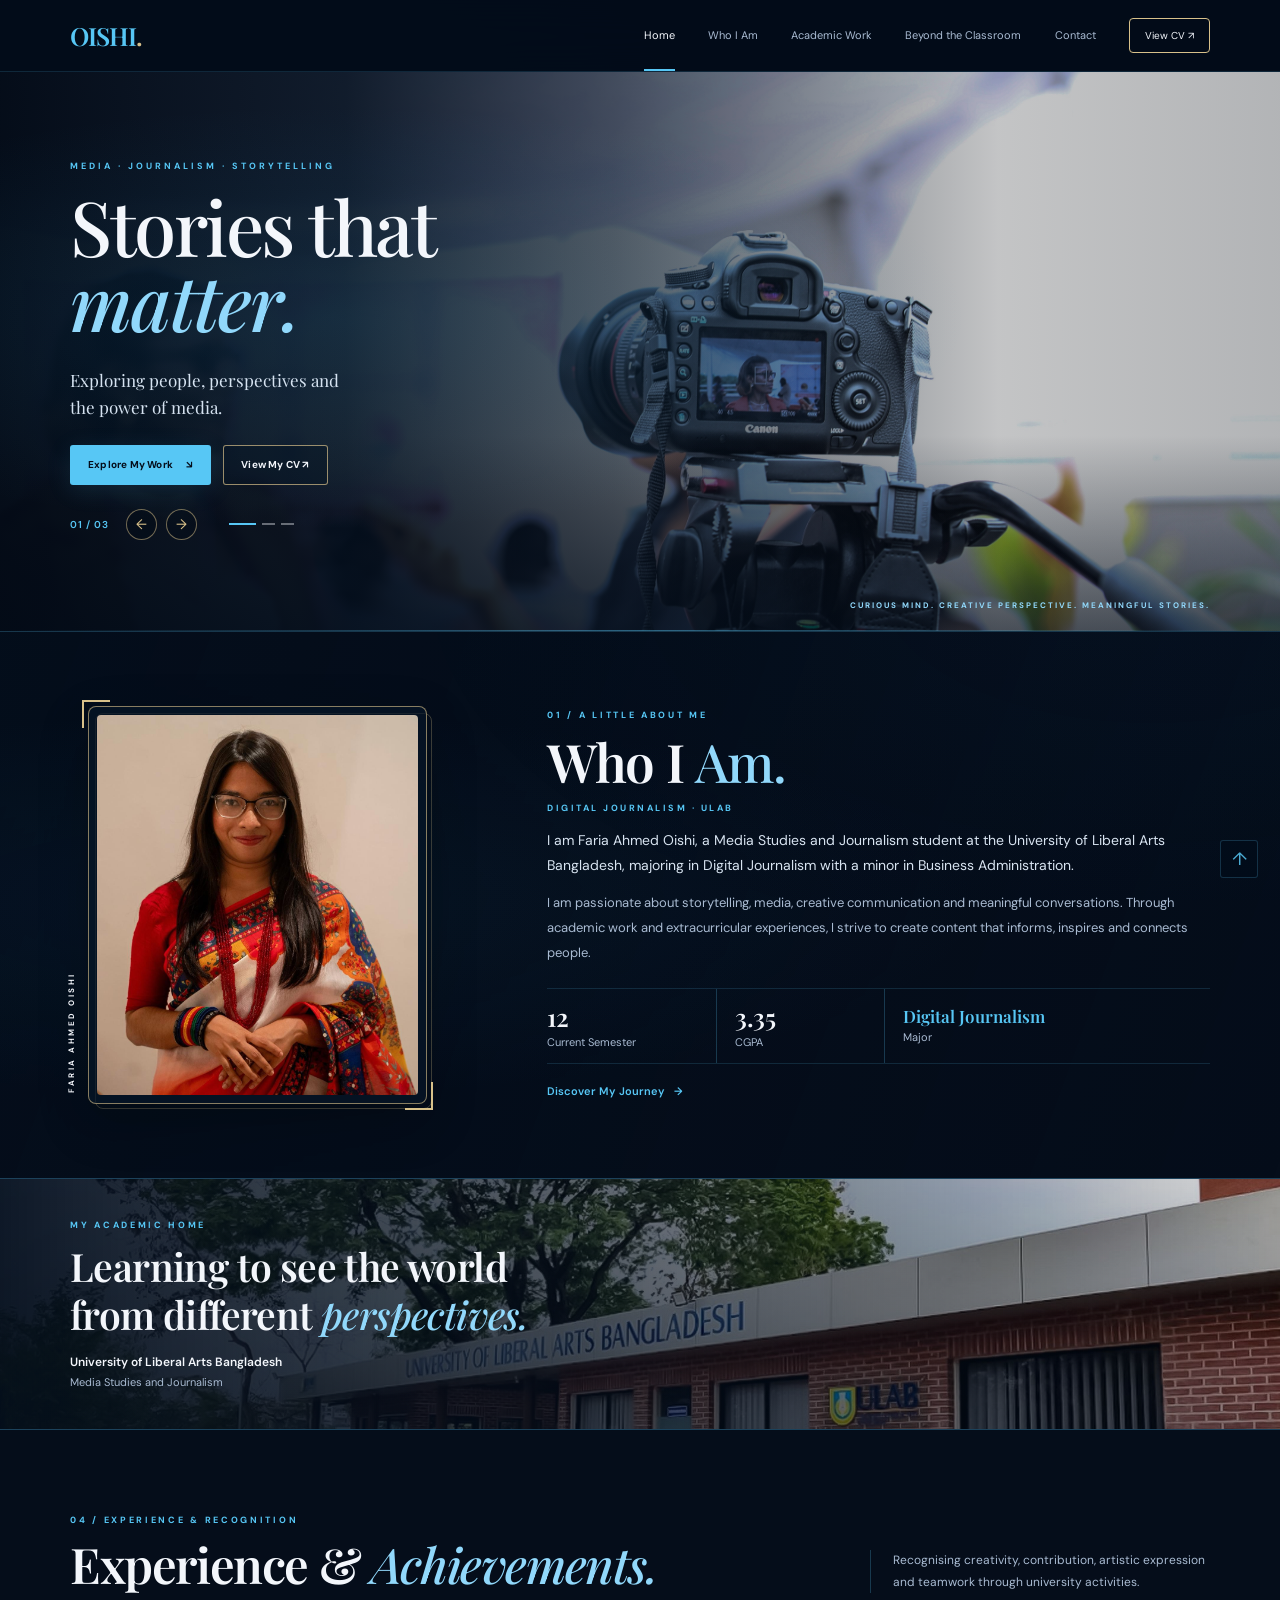
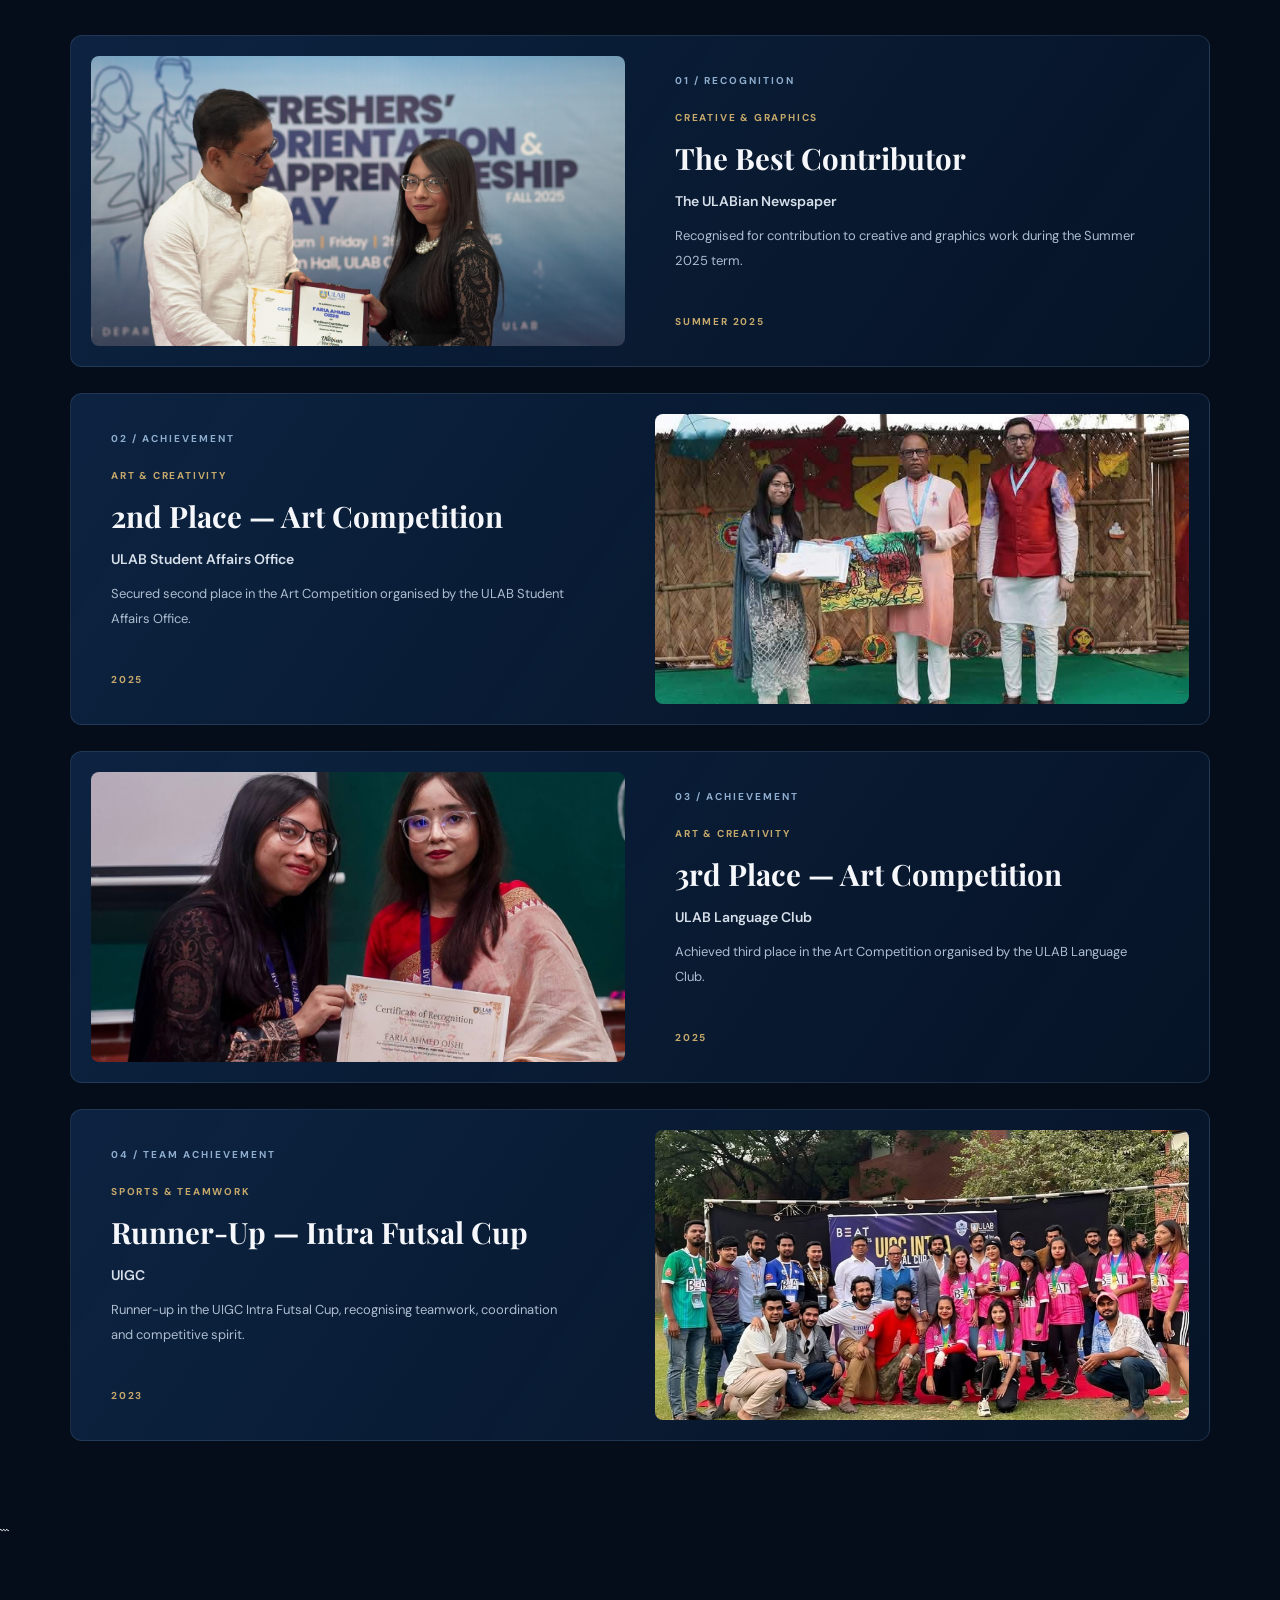
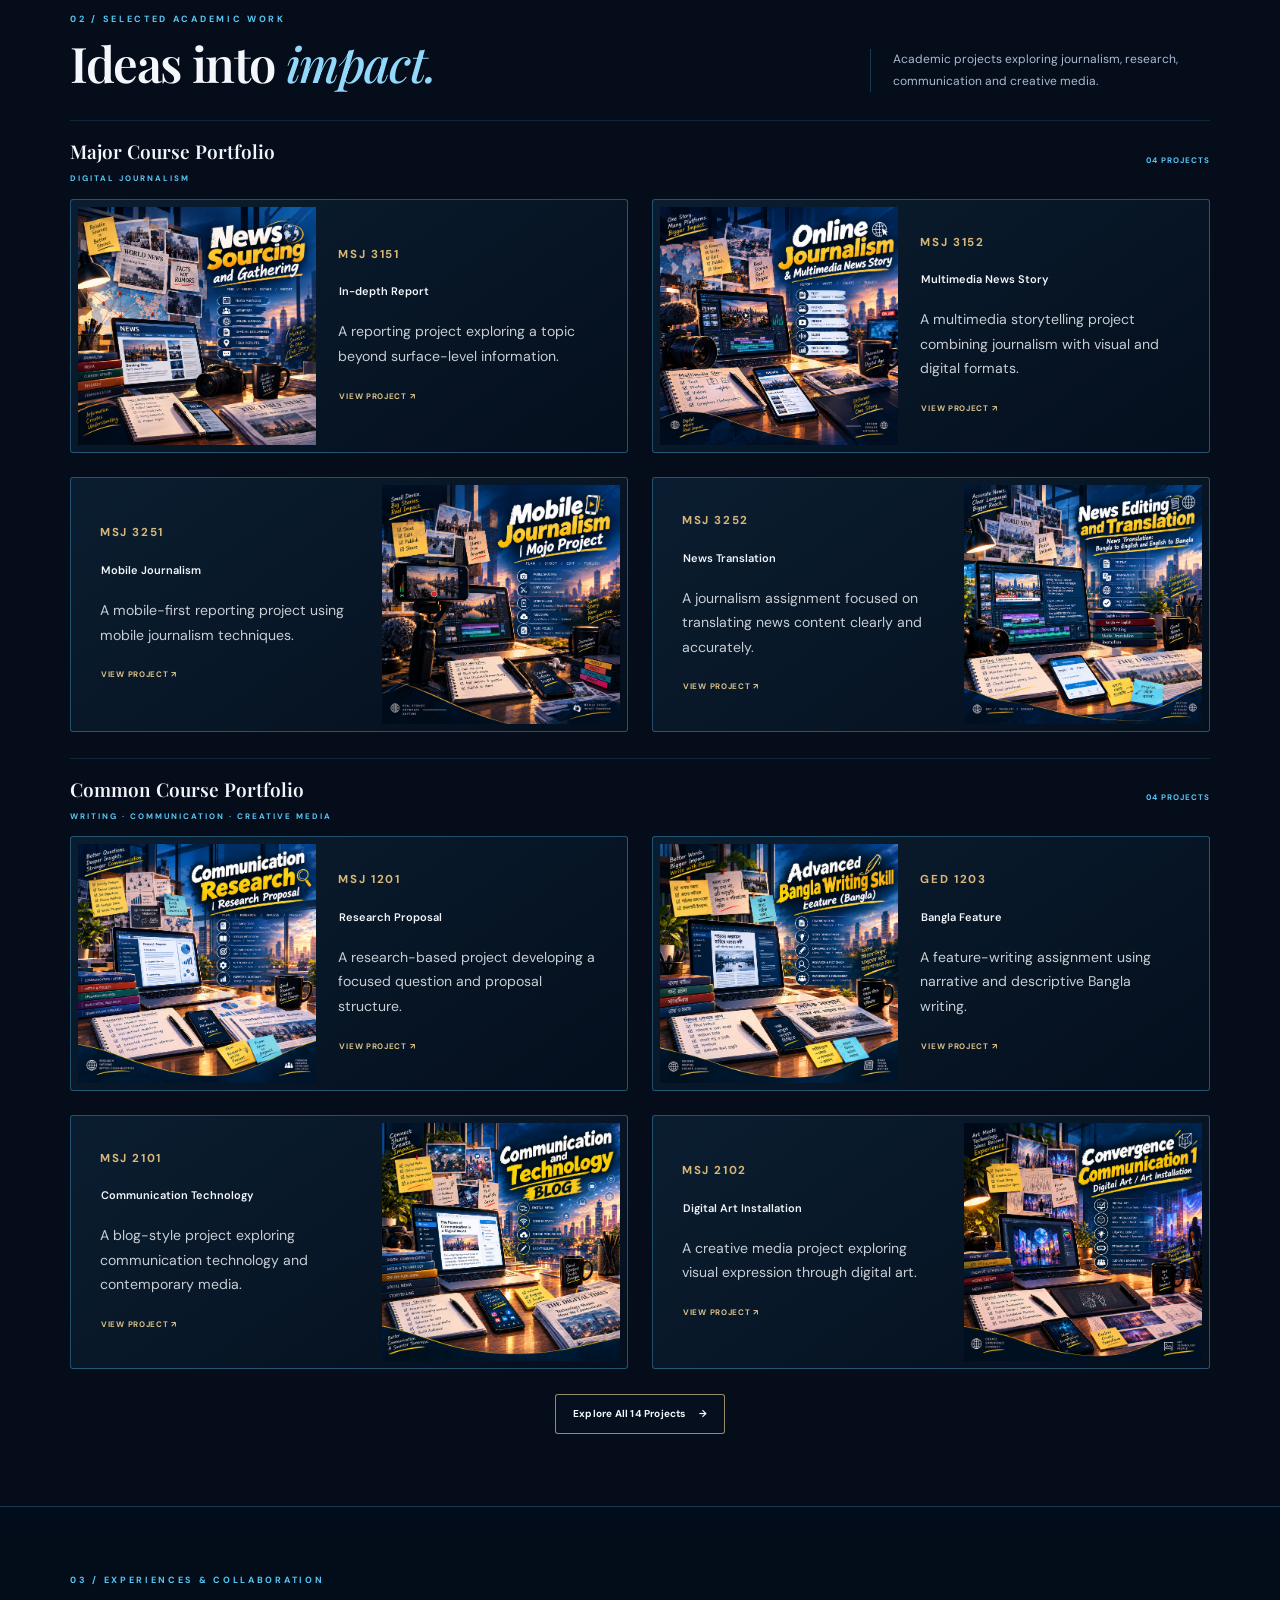
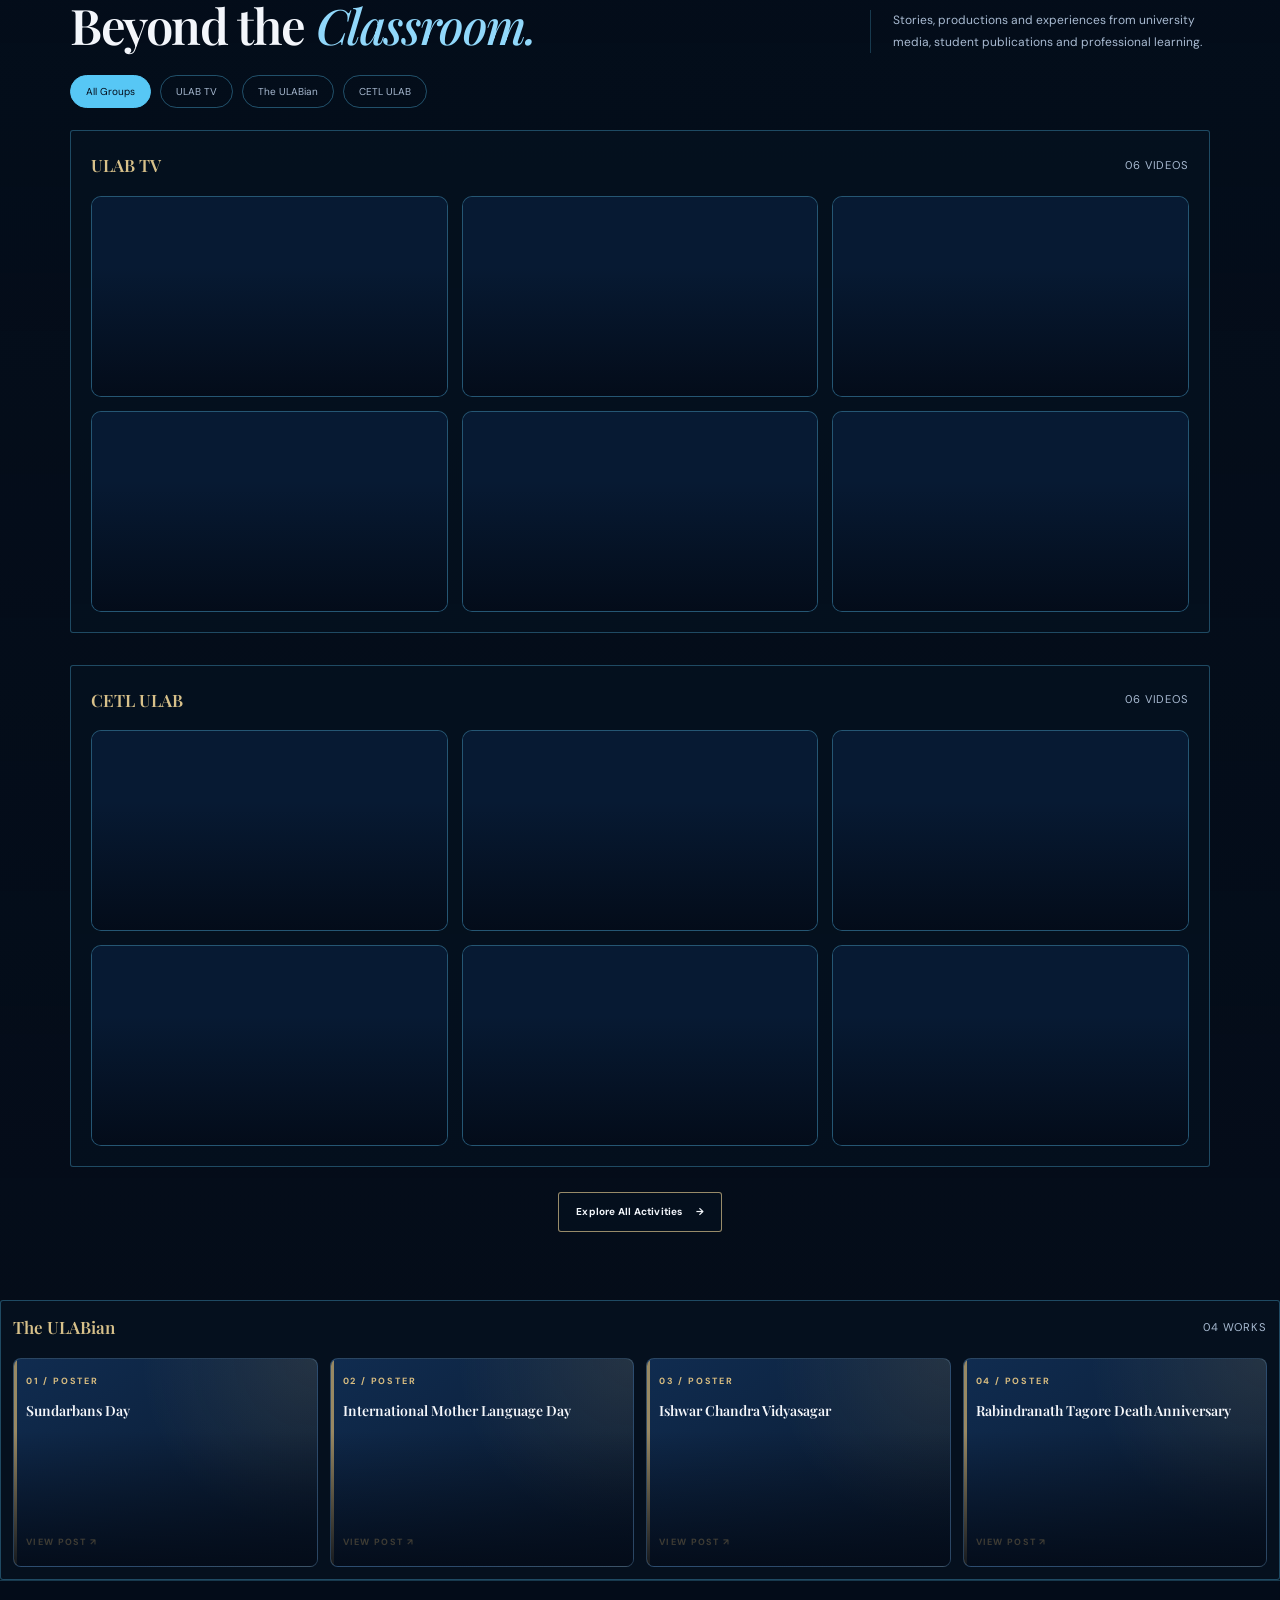
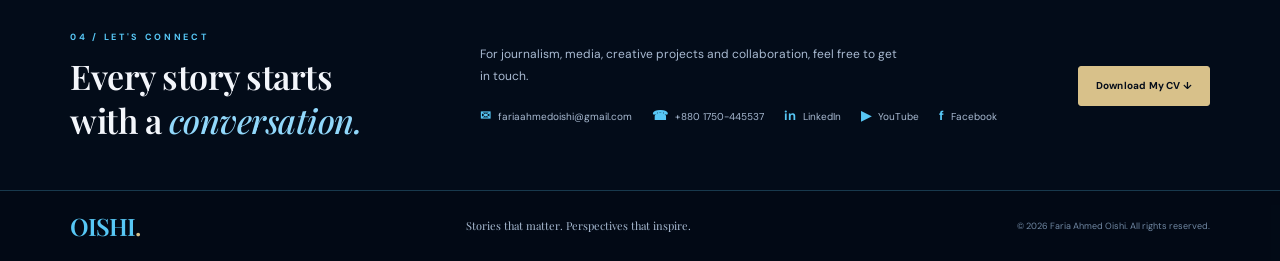
==== index.html @ 66362e2c "Update index.html" ====
<!DOCTYPE html>
<html lang="en">
<head>
  <meta charset="UTF-8">
  <meta name="viewport" content="width=device-width, initial-scale=1.0">
  <meta name="theme-color" content="#050D1A">

  <title>Faria Ahmed Oishi | Journalism & Creative Portfolio</title>
  <meta name="description" content="Explore the journalism, academic projects, media production, creative work and experiences of Faria Ahmed Oishi.">

  <link rel="preconnect" href="https://fonts.googleapis.com">
  <link rel="preconnect" href="https://fonts.gstatic.com" crossorigin>
  <link href="https://fonts.googleapis.com/css2?family=DM+Sans:wght@400;500;600;700&family=Playfair+Display:ital,wght@0,500;0,600;0,700;1,500;1,600&display=swap" rel="stylesheet">

  <link rel="stylesheet" href="style.css">
</head>

<body>

  <!-- NAVIGATION -->
  <header class="site-header" id="top">
    <nav class="navbar container" aria-label="Main navigation">
      <a class="brand" href="#home" aria-label="Oishi home">OISHI<span>.</span></a>

      <button class="menu-toggle" id="menuToggle" aria-label="Toggle navigation" aria-expanded="false">
        <span></span><span></span><span></span>
      </button>

      <div class="nav-links" id="navLinks">
        <a class="nav-link active" href="#home">Home</a>
        <a class="nav-link" href="#about">Who I Am</a>
        <a class="nav-link" href="#academic-work">Academic Work</a>
        <a class="nav-link" href="#experiences">Beyond the Classroom</a>
        <a class="nav-link" href="#contact">Contact</a>
        <a class="nav-cv" href="assets/cv/faria-ahmed-oishi-cv.pdf" target="_blank" rel="noopener">View CV ↗</a>
      </div>
    </nav>
  </header>

  <main>

    <!-- HERO: KEPT -->
    <section class="hero" id="home">
      <div class="hero-slides" aria-hidden="true">
        <div class="hero-slide active" style="background-image:url('assets/images/hero/oishi-action-reporting.jpg')"></div>
        <div class="hero-slide" style="background-image:url('assets/images/hero/oishi-action-event.jpg')"></div>
        <div class="hero-slide" style="background-image:url('assets/images/hero/oishi-action-production.jpg')"></div>
      </div>

      <div class="hero-overlay"></div>
      <div class="hero-glow"></div>

      <div class="container hero-inner">
        <div class="hero-content">
          <p class="eyebrow hero-eyebrow">MEDIA · JOURNALISM · STORYTELLING</p>

          <h1 class="hero-title">
            Stories that<br>
            <span class="hero-highlight" id="heroHighlight">matter.</span>
          </h1>

          <p class="hero-description">
            Exploring people, perspectives and<br class="desktop-break">
            the power of media.
          </p>

          <div class="hero-actions">
            <a class="button button-primary" href="#academic-work">Explore My Work <span>↘</span></a>
            <a class="button button-outline" href="assets/cv/faria-ahmed-oishi-cv.pdf" target="_blank" rel="noopener">View My CV ↗</a>
          </div>

          <div class="hero-controls">
            <span class="slide-counter"><span id="currentSlide">01</span> / 03</span>
            <button class="slider-arrow" id="prevSlide" type="button" aria-label="Previous slide">←</button>
            <button class="slider-arrow" id="nextSlide" type="button" aria-label="Next slide">→</button>

            <div class="slider-dots" id="sliderDots" aria-label="Choose hero slide">
              <button class="slider-dot active" type="button" aria-label="Slide 1"></button>
              <button class="slider-dot" type="button" aria-label="Slide 2"></button>
              <button class="slider-dot" type="button" aria-label="Slide 3"></button>
            </div>
          </div>
        </div>

        <p class="hero-caption">CURIOUS MIND. CREATIVE PERSPECTIVE. MEANINGFUL STORIES.</p>
      </div>

      <div class="hero-bottom-line"></div>
    </section>

    <!-- WHO I AM: KEPT -->
    <section class="about-section section" id="about">
      <div class="container about-layout">

        <div class="about-photo-column">
          <div class="portrait-frame">
            <div class="portrait-corner portrait-corner-top"></div>
            <img src="assets/images/about/oishi-formal-portrait.jpg"
                 alt="Faria Ahmed Oishi" class="about-portrait" loading="eager">
            <div class="portrait-corner portrait-corner-bottom"></div>
          </div>
          <p class="portrait-label">FARIA AHMED OISHI</p>
        </div>

        <div class="about-content">
          <p class="eyebrow">01 / A LITTLE ABOUT ME</p>
          <h2 class="section-heading">Who I <span>Am.</span></h2>
          <p class="about-role">DIGITAL JOURNALISM · ULAB</p>

          <p class="about-intro">
            I am Faria Ahmed Oishi, a Media Studies and Journalism student
            at the University of Liberal Arts Bangladesh, majoring in Digital
            Journalism with a minor in Business Administration.
          </p>

          <p class="about-description">
            I am passionate about storytelling, media, creative communication
            and meaningful conversations. Through academic work and
            extracurricular experiences, I strive to create content that
            informs, inspires and connects people.
          </p>

          <div class="about-stats">
            <div class="stat-item">
              <strong>12</strong>
              <span>Current Semester</span>
            </div>
            <div class="stat-item">
              <strong>3.35</strong>
              <span>CGPA</span>
            </div>
            <div class="stat-item stat-major">
              <strong>Digital Journalism</strong>
              <span>Major</span>
            </div>
          </div>

          <a class="text-link" href="about.html">Discover My Journey <span>→</span></a>
        </div>

      </div>
    </section>

    <!-- ULAB BANNER: KEPT -->
    <section class="university-banner">
      <img class="university-background"
           src="assets/images/about/University-of-Liberal-Arts-Bangladesh-ULAB-1920x700.jpg"
           alt="University of Liberal Arts Bangladesh campus" loading="lazy">

      <div class="university-overlay"></div>

      <div class="container university-content">
        <p class="eyebrow">MY ACADEMIC HOME</p>
        <h2>Learning to see the world<br>from different <em>perspectives.</em></h2>
        <p class="university-name">University of Liberal Arts Bangladesh</p>
        <p class="university-department">Media Studies and Journalism</p>
      </div>
    </section>


    
<!-- EXPERIENCE & ACHIEVEMENTS -->
<section class="oishi-experience section" id="achievements">
  <div class="container">

    <div class="section-heading-row">
      <div>
        <p class="eyebrow">04 / EXPERIENCE & RECOGNITION</p>
        <h2 class="section-heading">Experience & <em>Achievements.</em></h2>
      </div>
      <p class="section-side-note">
        Recognising creativity, contribution, artistic expression
        and teamwork through university activities.
      </p>
    </div>

    <div class="achievement-list">

      <!-- ACHIEVEMENT 1: IMAGE LEFT, TEXT RIGHT -->
      <article class="achievement-row">
        <div class="achievement-image">
          <img
            src="assets/images/achievements/The Best Contributor (Creative & Graphics) The ULABian Newspaper, Summer 2025 Term.JPG"
            alt="The Best Contributor, The ULABian Newspaper, Summer 2025"
            loading="lazy">
        </div>

        <div class="achievement-content">
          <span class="achievement-number">01 / RECOGNITION</span>
          <span class="achievement-category">CREATIVE & GRAPHICS</span>
          <h3>The Best Contributor</h3>
          <p class="achievement-organization">The ULABian Newspaper</p>
          <p class="achievement-description">
            Recognised for contribution to creative and graphics work
            during the Summer 2025 term.
          </p>
          <span class="achievement-year">SUMMER 2025</span>
        </div>
      </article>

      <!-- ACHIEVEMENT 2: TEXT LEFT, IMAGE RIGHT -->
      <article class="achievement-row achievement-row-reverse">
        <div class="achievement-image">
          <img
            src="assets/images/achievements/2nd place in Art Competition, ULAB Student Affairs Office, 2025.jpeg"
            alt="Second place, ULAB Student Affairs Office Art Competition, 2025"
            loading="lazy">
        </div>

        <div class="achievement-content">
          <span class="achievement-number">02 / ACHIEVEMENT</span>
          <span class="achievement-category">ART & CREATIVITY</span>
          <h3>2nd Place — Art Competition</h3>
          <p class="achievement-organization">ULAB Student Affairs Office</p>
          <p class="achievement-description">
            Secured second place in the Art Competition organised
            by the ULAB Student Affairs Office.
          </p>
          <span class="achievement-year">2025</span>
        </div>
      </article>

      <!-- ACHIEVEMENT 3: IMAGE LEFT, TEXT RIGHT -->
      <article class="achievement-row">
        <div class="achievement-image">
          <img
            src="assets/images/achievements/3rd place in Art Competition, ULAB Language Club, 2025.jpeg"
            alt="Third place, ULAB Language Club Art Competition, 2025"
            loading="lazy">
        </div>

        <div class="achievement-content">
          <span class="achievement-number">03 / ACHIEVEMENT</span>
          <span class="achievement-category">ART & CREATIVITY</span>
          <h3>3rd Place — Art Competition</h3>
          <p class="achievement-organization">ULAB Language Club</p>
          <p class="achievement-description">
            Achieved third place in the Art Competition organised
            by the ULAB Language Club.
          </p>
          <span class="achievement-year">2025</span>
        </div>
      </article>

      <!-- ACHIEVEMENT 4: TEXT LEFT, IMAGE RIGHT -->
      <article class="achievement-row achievement-row-reverse">
        <div class="achievement-image">
          <img
            src="assets/images/achievements/Runner Up in UIGC Intra Futsal Cup, 2023.jpg"
            alt="Runner-up, UIGC Intra Futsal Cup, 2023"
            loading="lazy">
        </div>

        <div class="achievement-content">
          <span class="achievement-number">04 / TEAM ACHIEVEMENT</span>
          <span class="achievement-category">SPORTS & TEAMWORK</span>
          <h3>Runner-Up — Intra Futsal Cup</h3>
          <p class="achievement-organization">UIGC</p>
          <p class="achievement-description">
            Runner-up in the UIGC Intra Futsal Cup, recognising
            teamwork, coordination and competitive spirit.
          </p>
          <span class="achievement-year">2023</span>
        </div>
      </article>

    </div>
  </div>
</section>
```
    
    <!-- ACADEMIC WORK -->
    <section class="academic-section section" id="academic-work">
      <div class="container">

        <div class="section-heading-row">
          <div>
            <p class="eyebrow">02 / SELECTED ACADEMIC WORK</p>
            <h2 class="section-heading">Ideas into <em>impact.</em></h2>
          </div>
          <p class="section-side-note">
            Academic projects exploring journalism, research,
            communication and creative media.
          </p>
        </div>

        <!-- MAJOR COURSE PORTFOLIO -->
        <div class="portfolio-group">
          <div class="portfolio-group-heading">
            <div>
              <h3>Major Course Portfolio</h3>
              <p class="eyebrow">DIGITAL JOURNALISM</p>
            </div>
            <span class="project-count">04 PROJECTS</span>
          </div>

          <div class="project-grid project-feature-grid">

            <a class="project-card project-feature-card" href="portfolio.html#in-depth-report">
              <div class="project-image">
                <img src="assets/images/major-course-portfolio/msj-3151-in-depth-report.jpg"
                     alt="In-depth report project" loading="lazy">
              </div>
              <div class="project-content">
                <span class="project-course">MSJ 3151</span>
                <h4>In-depth Report</h4>
                <p>A reporting project exploring a topic beyond surface-level information.</p>
                <span class="project-link">VIEW PROJECT ↗</span>
              </div>
            </a>

            <a class="project-card project-feature-card" href="portfolio.html#multimedia-news-story">
              <div class="project-image">
                <img src="assets/images/major-course-portfolio/msj-3152-multimedia-news-story.jpg"
                     alt="Multimedia news story project" loading="lazy">
              </div>
              <div class="project-content">
                <span class="project-course">MSJ 3152</span>
                <h4>Multimedia News Story</h4>
                <p>A multimedia storytelling project combining journalism with visual and digital formats.</p>
                <span class="project-link">VIEW PROJECT ↗</span>
              </div>
            </a>

            <a class="project-card project-feature-card" href="portfolio.html#mojo-project">
              <div class="project-image">
                <img src="assets/images/major-course-portfolio/msj-3251-mojo-project.jpg"
                     alt="Mobile journalism project" loading="lazy">
              </div>
              <div class="project-content">
                <span class="project-course">MSJ 3251</span>
                <h4>Mobile Journalism</h4>
                <p>A mobile-first reporting project using mobile journalism techniques.</p>
                <span class="project-link">VIEW PROJECT ↗</span>
              </div>
            </a>

            <a class="project-card project-feature-card" href="portfolio.html#news-translation">
              <div class="project-image">
                <img src="assets/images/major-course-portfolio/msj-3252-news-translation.jpg"
                     alt="News translation project" loading="lazy">
              </div>
              <div class="project-content">
                <span class="project-course">MSJ 3252</span>
                <h4>News Translation</h4>
                <p>A journalism assignment focused on translating news content clearly and accurately.</p>
                <span class="project-link">VIEW PROJECT ↗</span>
              </div>
            </a>

          </div>
        </div>

        <!-- COMMON COURSE PORTFOLIO -->
        <div class="portfolio-group common-portfolio">
          <div class="portfolio-group-heading">
            <div>
              <h3>Common Course Portfolio</h3>
              <p class="eyebrow">WRITING · COMMUNICATION · CREATIVE MEDIA</p>
            </div>
            <span class="project-count">04 PROJECTS</span>
          </div>

          <div class="project-grid project-feature-grid">

            <a class="project-card project-feature-card" href="portfolio.html#research-proposal">
              <div class="project-image">
                <img src="assets/images/common-course-portfolio/msj-1201-research-proposal.jpg"
                     alt="Research proposal project" loading="lazy">
              </div>
              <div class="project-content">
                <span class="project-course">MSJ 1201</span>
                <h4>Research Proposal</h4>
                <p>A research-based project developing a focused question and proposal structure.</p>
                <span class="project-link">VIEW PROJECT ↗</span>
              </div>
            </a>

            <a class="project-card project-feature-card" href="portfolio.html#bangla-feature">
              <div class="project-image">
                <img src="assets/images/common-course-portfolio/ged-1203-bangla-feature.jpg"
                     alt="Bangla feature writing project" loading="lazy">
              </div>
              <div class="project-content">
                <span class="project-course">GED 1203</span>
                <h4>Bangla Feature</h4>
                <p>A feature-writing assignment using narrative and descriptive Bangla writing.</p>
                <span class="project-link">VIEW PROJECT ↗</span>
              </div>
            </a>

            <a class="project-card project-feature-card" href="portfolio.html#communication-technology">
              <div class="project-image">
                <img src="assets/images/common-course-portfolio/msj-2101-communication-technology-blog.jpg"
                     alt="Communication technology blog" loading="lazy">
              </div>
              <div class="project-content">
                <span class="project-course">MSJ 2101</span>
                <h4>Communication Technology</h4>
                <p>A blog-style project exploring communication technology and contemporary media.</p>
                <span class="project-link">VIEW PROJECT ↗</span>
              </div>
            </a>

            <a class="project-card project-feature-card" href="portfolio.html#digital-art">
              <div class="project-image">
                <img src="assets/images/common-course-portfolio/msj-2102-digital-art-installation.jpg"
                     alt="Digital art installation project" loading="lazy">
              </div>
              <div class="project-content">
                <span class="project-course">MSJ 2102</span>
                <h4>Digital Art Installation</h4>
                <p>A creative media project exploring visual expression through digital art.</p>
                <span class="project-link">VIEW PROJECT ↗</span>
              </div>
            </a>

          </div>
        </div>

        <div class="section-button-wrap">
          <a class="button button-outline" href="portfolio.html">Explore All 14 Projects <span>→</span></a>
        </div>

      </div>
    </section>

   
<!-- BEYOND THE CLASSROOM -->
<section class="experience-section section" id="experiences">
  <div class="container">

    <div class="section-heading-row experience-heading-row">
      <div>
        <p class="eyebrow">03 / EXPERIENCES & COLLABORATION</p>
        <h2 class="section-heading">Beyond the <em>Classroom.</em></h2>
      </div>
      <p class="section-side-note">
        Stories, productions and experiences from university media,
        student publications and professional learning.
      </p>
    </div>

    <div class="experience-filters" role="group" aria-label="Filter experience groups">
      <button class="filter-button active" type="button" data-filter="all">All Groups</button>
      <button class="filter-button" type="button" data-filter="ulab-tv">ULAB TV</button>
      <button class="filter-button" type="button" data-filter="ulabian">The ULABian</button>
      <button class="filter-button" type="button" data-filter="cetl">CETL ULAB</button>
    </div>

    <div class="experience-grid experience-grid-stacked">

      <!-- ULAB TV: 6 DIRECT VIDEOS -->
      <article class="experience-group" data-category="ulab-tv">
        <div class="experience-group-heading">
          <h3>ULAB TV</h3>
          <span>06 VIDEOS</span>
        </div>

        <div class="activity-grid video-activity-grid">

          <article class="activity-card video-activity-card">
            <iframe class="activity-video"
              src="https://www.youtube.com/embed/_oWdkHcJm3g"
              title="ULAB 8th Convocation"
              loading="lazy" allowfullscreen
              referrerpolicy="strict-origin-when-cross-origin"></iframe>
            <p class="activity-caption">ULAB 8th Convocation</p>
          </article>

          <article class="activity-card video-activity-card">
            <iframe class="activity-video"
              src="https://www.youtube.com/embed/o3CgLhvHykY"
              title="Interview with Dr. David A. Peterson"
              loading="lazy" allowfullscreen
              referrerpolicy="strict-origin-when-cross-origin"></iframe>
            <p class="activity-caption">Interview with Dr. David A. Peterson</p>
          </article>

          <article class="activity-card video-activity-card">
            <iframe class="activity-video"
              src="https://www.youtube.com/embed/A22MgkGTqSc"
              title="Kosovo Builds Bridges with Bangladesh"
              loading="lazy" allowfullscreen
              referrerpolicy="strict-origin-when-cross-origin"></iframe>
            <p class="activity-caption">Kosovo Builds Bridges with Bangladesh</p>
          </article>

          <article class="activity-card video-activity-card">
            <iframe class="activity-video"
              src="https://www.youtube.com/embed/VrdZ_obfpdg"
              title="International Day to End Impunity for Crimes Against Journalists"
              loading="lazy" allowfullscreen
              referrerpolicy="strict-origin-when-cross-origin"></iframe>
            <p class="activity-caption">Journalists' Safety & Justice</p>
          </article>

          <article class="activity-card video-activity-card">
            <iframe class="activity-video"
              src="https://www.youtube.com/embed/uJbyKQP2MyY"
              title="National Tree Fair 2024"
              loading="lazy" allowfullscreen
              referrerpolicy="strict-origin-when-cross-origin"></iframe>
            <p class="activity-caption">National Tree Fair 2024</p>
          </article>

          <article class="activity-card video-activity-card">
            <iframe class="activity-video"
              src="https://www.youtube.com/embed/LYfKaeHs1eY"
              title="ULAB Freshers Orientation Spring 2024"
              loading="lazy" allowfullscreen
              referrerpolicy="strict-origin-when-cross-origin"></iframe>
            <p class="activity-caption">Freshers' Orientation — Spring 2024</p>
          </article>

        </div>
      </article>

   



      <!-- CETL ULAB: 6 DIRECT VIDEOS -->
      <article class="experience-group" data-category="cetl">
        <div class="experience-group-heading">
          <h3>CETL ULAB</h3>
          <span>06 VIDEOS</span>
        </div>

        <div class="activity-grid video-activity-grid">

          <article class="activity-card video-activity-card">
            <iframe class="activity-video"
              src="https://www.youtube.com/embed/cBZX8KOGTSs"
              title="New Faculty Orientation Spring 2026"
              loading="lazy" allowfullscreen
              referrerpolicy="strict-origin-when-cross-origin"></iframe>
            <p class="activity-caption">New Faculty Orientation — Spring 2026</p>
          </article>

          <article class="activity-card video-activity-card">
            <iframe class="activity-video"
              src="https://www.youtube.com/embed/teUz-dmHn6s"
              title="Induction Training at ULAB CETL"
              loading="lazy" allowfullscreen
              referrerpolicy="strict-origin-when-cross-origin"></iframe>
            <p class="activity-caption">Induction Training at ULAB CETL</p>
          </article>

          <article class="activity-card video-activity-card">
            <iframe class="activity-video"
              src="https://www.youtube.com/embed/LKFb6ulakdM"
              title="Abir Bin Yousuf Teaching and Learning for GenZ"
              loading="lazy" allowfullscreen
              referrerpolicy="strict-origin-when-cross-origin"></iframe>
            <p class="activity-caption">Abir Bin Yousuf — Teaching & Learning for GenZ</p>
          </article>

          <article class="activity-card video-activity-card">
            <iframe class="activity-video"
              src="https://www.youtube.com/embed/58uCa5Hfdpo"
              title="Md. Sharafat Chowdhury Teaching and Learning for GenZ"
              loading="lazy" allowfullscreen
              referrerpolicy="strict-origin-when-cross-origin"></iframe>
            <p class="activity-caption">Md. Sharafat Chowdhury — Teaching & Learning for GenZ</p>
          </article>

          <article class="activity-card video-activity-card">
            <iframe class="activity-video"
              src="https://www.youtube.com/embed/PIbYEDnY46U"
              title="Rukhsana Choudhury Teaching and Learning for GenZ"
              loading="lazy" allowfullscreen
              referrerpolicy="strict-origin-when-cross-origin"></iframe>
            <p class="activity-caption">Rukhsana Choudhury — Teaching & Learning for GenZ</p>
          </article>

          <article class="activity-card video-activity-card">
            <iframe class="activity-video"
              src="https://www.youtube.com/embed/VMXSTfQS_HY"
              title="Sabrina Lutfa Teaching and Learning for GenZ"
              loading="lazy" allowfullscreen
              referrerpolicy="strict-origin-when-cross-origin"></iframe>
            <p class="activity-caption">Sabrina Lutfa — Teaching & Learning for GenZ</p>
          </article>

        </div>
      </article>

    </div>

    <div class="section-button-wrap">
      <a class="button button-outline" href="activities.html">
        Explore All Activities <span>→</span>
      </a>
    </div>

  </div>
</section>

    <!-- THE ULABIAN: 4 DIRECT LINKS -->
<article class="experience-group" data-category="ulabian">
  <div class="experience-group-heading">
    <h3>The ULABian</h3>
    <span>04 WORKS</span>
  </div>

  <div class="activity-grid ulabian-link-grid ulabian-home-grid">

    <a class="activity-card ulabian-link-card"
       href="https://www.facebook.com/share/p/1EgyEKi3dM/"
       target="_blank" rel="noopener">
      <span class="ulabian-work-type">01 / POSTER</span>
      <span class="ulabian-work-title">Sundarbans Day</span>
      <span class="ulabian-work-link">VIEW POST ↗</span>
    </a>

    <a class="activity-card ulabian-link-card"
       href="https://www.facebook.com/share/p/1E3M9TTFE4/"
       target="_blank" rel="noopener">
      <span class="ulabian-work-type">02 / POSTER</span>
      <span class="ulabian-work-title">International Mother Language Day</span>
      <span class="ulabian-work-link">VIEW POST ↗</span>
    </a>

    <a class="activity-card ulabian-link-card"
       href="https://www.facebook.com/share/p/14pEAcbM7c6/"
       target="_blank" rel="noopener">
      <span class="ulabian-work-type">03 / POSTER</span>
      <span class="ulabian-work-title">Ishwar Chandra Vidyasagar</span>
      <span class="ulabian-work-link">VIEW POST ↗</span>
    </a>

    <a class="activity-card ulabian-link-card"
       href="https://www.facebook.com/share/p/1CDmT4MbDD/"
       target="_blank" rel="noopener">
      <span class="ulabian-work-type">04 / POSTER</span>
      <span class="ulabian-work-title">Rabindranath Tagore Death Anniversary</span>
      <span class="ulabian-work-link">VIEW POST ↗</span>
    </a>

  </div>
</article>



    <!-- CONTACT -->
    <section class="contact-section section" id="contact">
      <div class="container contact-layout">

        <div class="contact-title-block">
          <p class="eyebrow">04 / LET'S CONNECT</p>
          <h2>Every story starts<br>with a <em>conversation.</em></h2>
        </div>

        <div class="contact-details">
          <p>For journalism, media, creative projects and collaboration, feel free to get in touch.</p>

          <div class="contact-links">
            <a href="mailto:fariaahmedoishi@gmail.com">
              <span class="contact-icon">✉</span> fariaahmedoishi@gmail.com
            </a>
            <a href="tel:+8801750445537">
              <span class="contact-icon">☎</span> +880 1750-445537
            </a>
            <a href="https://www.linkedin.com/in/faria-ahmed-oishi-b103a4279" target="_blank" rel="noopener">
              <span class="contact-icon">in</span> LinkedIn
            </a>
            <a href="https://www.youtube.com/@FariaAhmedOishi" target="_blank" rel="noopener">
              <span class="contact-icon">▶</span> YouTube
            </a>
            <a href="https://www.facebook.com/share/1Hze2ASrSm/?mibextid=wwXIfr" target="_blank" rel="noopener">
              <span class="contact-icon">f</span> Facebook
            </a>
          </div>
        </div>

        <div class="contact-cv">
          <a class="button button-gold" href="assets/cv/faria-ahmed-oishi-cv.pdf" target="_blank" rel="noopener">Download My CV ↓</a>
        </div>

      </div>
    </section>

  </main>

  <!-- FOOTER -->
  <footer class="site-footer">
    <div class="container footer-inner">
      <a class="brand footer-brand" href="#home">OISHI<span>.</span></a>
      <p>Stories that matter. Perspectives that inspire.</p>
      <span class="copyright">© <span id="year">2026</span> Faria Ahmed Oishi. All rights reserved.</span>
    </div>
  </footer>

  <a class="back-to-top" href="#top" aria-label="Back to top">↑</a>

  <script src="script.js"></script>
</body>
</html>
---- style.css ----
/* =========================================================
   OISHI PORTFOLIO — PREMIUM NAVY EDITION
   Faria Ahmed Oishi | Responsive Cinematic Portfolio
========================================================= */

:root {
  --navy: #050d1a;
  --navy-deep: #020916;
  --navy-soft: #09182a;
  --navy-card: #0b1b2d;
  --navy-light: #10253b;
  --ice: #57c7f5;
  --ice-light: #91d8fb;
  --gold: #d8c18a;
  --white: #f3f6fb;
  --muted: #a9bbd2;
  --muted-dark: #7188a3;
  --line: rgba(87, 199, 245, 0.24);
  --line-gold: rgba(216, 193, 138, 0.62);
  --font-body: "DM Sans", Arial, sans-serif;
  --font-heading: "Playfair Display", Georgia, serif;
  --container: 1140px;
  --header-height: 72px;
  --ease: cubic-bezier(.2, .75, .25, 1);
}

* {
  margin: 0;
  padding: 0;
  box-sizing: border-box;
}

html {
  scroll-behavior: smooth;
  scroll-padding-top: calc(var(--header-height) + 16px);
}

body {
  min-width: 320px;
  background: var(--navy);
  color: var(--white);
  font-family: var(--font-body);
  font-size: 14px;
  line-height: 1.7;
  overflow-x: hidden;
  -webkit-font-smoothing: antialiased;
}

body::before {
  content: "";
  position: fixed;
  inset: 0;
  pointer-events: none;
  z-index: -1;
  background:
    radial-gradient(ellipse at 10% 25%, rgba(15, 65, 101, .13), transparent 42%),
    radial-gradient(ellipse at 90% 65%, rgba(16, 49, 77, .12), transparent 45%);
}

img {
  display: block;
  max-width: 100%;
}

a {
  color: inherit;
  text-decoration: none;
}

button {
  font: inherit;
}

button,
a {
  -webkit-tap-highlight-color: transparent;
}

button:focus-visible,
a:focus-visible {
  outline: 2px solid var(--ice);
  outline-offset: 5px;
}

::selection {
  color: var(--navy);
  background: var(--ice);
}

.container {
  width: min(var(--container), calc(100% - 64px));
  margin-inline: auto;
}

.section {
  position: relative;
  padding: 82px 0;
}

.eyebrow {
  color: var(--ice);
  font-size: 9px;
  font-weight: 700;
  letter-spacing: 2.7px;
  line-height: 1.8;
  text-transform: uppercase;
}

.section-heading {
  margin-top: 8px;
  font-family: var(--font-heading);
  font-size: clamp(34px, 4.2vw, 49px);
  font-weight: 600;
  letter-spacing: -1.4px;
  line-height: 1.16;
}

.section-heading span,
.section-heading em,
.contact-title-block em {
  color: var(--ice-light);
  font-weight: 500;
}

.section-heading em,
.contact-title-block em {
  font-family: var(--font-heading);
}

.text-link {
  display: inline-flex;
  align-items: center;
  gap: 9px;
  margin-top: 18px;
  color: var(--ice);
  font-size: 11px;
  font-weight: 600;
  transition: gap .3s ease, color .3s ease;
}

.text-link:hover {
  gap: 15px;
  color: var(--white);
}


/* =========================================================
   NAVIGATION
========================================================= */

.site-header {
  position: sticky;
  top: 0;
  z-index: 1000;
  height: var(--header-height);
  background: rgba(3, 12, 25, .93);
  border-bottom: 1px solid rgba(87, 199, 245, .15);
  backdrop-filter: blur(18px);
  -webkit-backdrop-filter: blur(18px);
}

.navbar {
  height: 100%;
  display: flex;
  align-items: center;
  justify-content: space-between;
  gap: 25px;
}

.brand {
  flex-shrink: 0;
  color: var(--ice);
  font-family: var(--font-heading);
  font-size: 25px;
  font-weight: 600;
  letter-spacing: -1px;
  line-height: 1;
}

.brand span {
  color: var(--gold);
}

.nav-links {
  display: flex;
  align-items: center;
  gap: clamp(17px, 2.6vw, 34px);
  height: 100%;
}

.nav-link {
  position: relative;
  display: flex;
  height: 100%;
  align-items: center;
  color: var(--muted);
  font-size: 11px;
  white-space: nowrap;
  transition: color .25s ease;
}

.nav-link::after {
  content: "";
  position: absolute;
  bottom: 0;
  left: 0;
  width: 0;
  height: 2px;
  background: var(--ice);
  transition: width .3s ease;
}

.nav-link:hover,
.nav-link.active {
  color: var(--white);
}

.nav-link:hover::after,
.nav-link.active::after {
  width: 100%;
}

.nav-cv {
  display: inline-flex;
  align-items: center;
  justify-content: center;
  padding: 8px 15px;
  border: 1px solid var(--gold);
  border-radius: 4px;
  color: var(--white);
  font-size: 10px;
  white-space: nowrap;
  transition: background .25s ease, color .25s ease;
}

.nav-cv:hover {
  background: var(--gold);
  color: var(--navy);
}

.menu-toggle {
  display: none;
  width: 42px;
  height: 42px;
  padding: 10px;
  border: 1px solid var(--line);
  border-radius: 4px;
  background: transparent;
  cursor: pointer;
}

.menu-toggle span {
  display: block;
  width: 19px;
  height: 2px;
  margin: 4px auto;
  background: var(--ice);
  transition: transform .25s ease, opacity .25s ease;
}


/* =========================================================
   HERO / CINEMATIC SLIDER
========================================================= */

.hero {
  position: relative;
  min-height: 430px;
  height: min(560px, calc(100svh - var(--header-height)));
  max-height: 650px;
  overflow: hidden;
  isolation: isolate;
  background: var(--navy-deep);
  border-bottom: 1px solid var(--line);
}

.hero-slides,
.hero-slide,
.hero-overlay,
.hero-glow {
  position: absolute;
  inset: 0;
}

.hero-slides {
  z-index: -3;
}

.hero-slide {
  background-size: cover;
  background-position: center 40%;
  background-repeat: no-repeat;
  opacity: 0;
  transform: scale(1.07);
  transition: opacity 1s ease, transform 6s linear;
}

.hero-slide.active {
  opacity: 1;
  transform: scale(1);
}

.hero-overlay {
  z-index: -2;
  background:
    linear-gradient(90deg,
      rgba(2, 10, 22, .98) 0%,
      rgba(3, 14, 28, .91) 27%,
      rgba(3, 14, 28, .63) 48%,
      rgba(3, 14, 28, .08) 78%,
      rgba(3, 14, 28, .16) 100%),
    linear-gradient(0deg, rgba(3, 12, 25, .64), transparent 35%);
}

.hero-glow {
  z-index: -1;
  pointer-events: none;
  background: radial-gradient(ellipse at 26% 44%, rgba(35, 142, 199, .12), transparent 48%);
}

.hero-inner {
  position: relative;
  display: flex;
  align-items: center;
  height: 100%;
  min-height: 430px;
}

.hero-content {
  width: min(480px, 52%);
  padding: 40px 0 45px;
  animation: hero-enter .9s var(--ease) both;
}

.hero-eyebrow {
  margin-bottom: 14px;
  font-size: 9px;
  letter-spacing: 3px;
}

.hero-title {
  font-family: var(--font-heading);
  font-size: clamp(45px, 6.1vw, 76px);
  font-weight: 500;
  letter-spacing: -2.5px;
  line-height: .99;
  text-wrap: balance;
}

.hero-highlight {
  display: inline-block;
  min-height: 1.12em;
  color: var(--ice-light);
  font-family: var(--font-heading);
  font-style: italic;
  font-weight: 500;
  letter-spacing: -2px;
  animation: highlight-reveal .7s var(--ease) both;
}

.hero-description {
  margin-top: 18px;
  color: #d6e3f1;
  font-family: var(--font-heading);
  font-size: clamp(14px, 1.45vw, 17px);
  line-height: 1.6;
}

.hero-actions {
  display: flex;
  align-items: center;
  flex-wrap: wrap;
  gap: 12px;
  margin-top: 24px;
}

.button {
  position: relative;
  display: inline-flex;
  min-height: 40px;
  align-items: center;
  justify-content: center;
  gap: 13px;
  padding: 10px 17px;
  border: 1px solid transparent;
  border-radius: 3px;
  font-size: 10px;
  font-weight: 700;
  letter-spacing: .2px;
  line-height: 1.4;
  transition:
    color .3s ease,
    background .3s ease,
    border-color .3s ease,
    transform .3s ease,
    box-shadow .3s ease;
}

.button:hover {
  transform: translateY(-3px);
}

.button-primary {
  color: var(--navy);
  background: var(--ice);
  box-shadow: 0 5px 25px rgba(87, 199, 245, .13);
}

.button-primary:hover {
  background: var(--ice-light);
  box-shadow: 0 8px 28px rgba(87, 199, 245, .24);
}

.button-outline {
  color: var(--white);
  background: rgba(7, 20, 36, .4);
  border-color: rgba(216, 193, 138, .7);
}

.button-outline:hover {
  color: var(--navy);
  background: var(--gold);
  border-color: var(--gold);
}

.button-gold {
  color: var(--navy);
  background: var(--gold);
  border-color: var(--gold);
}

.button-gold:hover {
  background: #f0dca7;
}

.hero-controls {
  display: flex;
  align-items: center;
  gap: 9px;
  margin-top: 24px;
}

.slide-counter {
  margin-right: 8px;
  color: var(--ice);
  font-size: 10px;
  font-weight: 600;
  letter-spacing: 1px;
}

.slider-arrow {
  display: grid;
  width: 31px;
  height: 31px;
  place-items: center;
  border: 1px solid rgba(216, 193, 138, .52);
  border-radius: 50%;
  color: var(--gold);
  background: rgba(2, 9, 22, .35);
  cursor: pointer;
  transition: color .25s ease, background .25s ease;
}

.slider-arrow:hover {
  color: var(--navy);
  background: var(--gold);
}

.slider-dots {
  display: flex;
  align-items: center;
  gap: 6px;
  margin-left: 23px;
}

.slider-dot {
  width: 13px;
  height: 2px;
  border: 0;
  background: rgba(243, 246, 251, .4);
  cursor: pointer;
  transition: width .3s ease, background .3s ease;
}

.slider-dot.active {
  width: 27px;
  background: var(--ice);
}

.hero-caption {
  position: absolute;
  right: 0;
  bottom: 18px;
  max-width: 45%;
  color: var(--ice-light);
  font-size: 8px;
  font-weight: 700;
  letter-spacing: 2px;
  text-align: right;
}

.hero-bottom-line {
  position: absolute;
  right: 0;
  bottom: 0;
  left: 0;
  height: 1px;
  background: linear-gradient(90deg, transparent, var(--ice), transparent);
  opacity: .45;
}


/* =========================================================
   ABOUT / WHO I AM
========================================================= */

.about-section {
  padding-top: 64px;
  padding-bottom: 64px;
  background:
    radial-gradient(ellipse at 20% 50%, rgba(17, 59, 91, .15), transparent 50%),
    linear-gradient(110deg, rgba(3, 14, 28, .45), transparent);
}

.about-layout {
  display: grid;
  grid-template-columns: minmax(260px, .82fr) minmax(0, 1.45fr);
  align-items: center;
  gap: clamp(45px, 8vw, 105px);
}

.about-photo-column {
  position: relative;
  display: flex;
  align-items: center;
  justify-content: center;
  min-width: 0;
  padding: 10px 18px;
}

.portrait-frame {
  position: relative;
  width: 100%;
  max-width: 340px;
  aspect-ratio: 4 / 4.7;
  padding: 8px;
  border: 1px solid var(--line-gold);
  border-radius: 8px;
  background: rgba(7, 22, 39, .7);
  box-shadow: 0 18px 50px rgba(0, 0, 0, .24);
}

.portrait-frame::before {
  content: "";
  position: absolute;
  inset: 6px -6px -6px 6px;
  z-index: -1;
  border: 1px solid rgba(216, 193, 138, .42);
  border-radius: 8px;
  transition: transform .4s ease;
}

.portrait-frame:hover::before {
  transform: translate(4px, -4px);
}

.about-portrait {
  width: 100%;
  height: 100%;
  border-radius: 4px;
  object-fit: cover;
  object-position: center 25%;
  background: var(--navy-card);
}

.portrait-corner {
  position: absolute;
  width: 28px;
  height: 28px;
  pointer-events: none;
}

.portrait-corner-top {
  top: -7px;
  left: -7px;
  border-top: 2px solid var(--gold);
  border-left: 2px solid var(--gold);
}

.portrait-corner-bottom {
  right: -7px;
  bottom: -7px;
  border-right: 2px solid var(--gold);
  border-bottom: 2px solid var(--gold);
}

.portrait-label {
  position: absolute;
  left: -5px;
  bottom: 22px;
  color: var(--white);
  font-size: 8px;
  font-weight: 700;
  letter-spacing: 2.5px;
  writing-mode: vertical-rl;
  transform: rotate(180deg);
}

.about-content {
  min-width: 0;
}

.about-content .section-heading {
  font-size: clamp(37px, 4.4vw, 53px);
}

.about-role {
  margin-top: 8px;
  color: var(--ice);
  font-size: 9px;
  font-weight: 700;
  letter-spacing: 2.5px;
}

.about-intro {
  max-width: 650px;
  margin-top: 12px;
  color: #d8e4f1;
  font-size: 14px;
  line-height: 1.8;
}

.about-description {
  max-width: 650px;
  margin-top: 13px;
  color: var(--muted);
  font-size: 13px;
  line-height: 1.9;
}

.about-stats {
  display: grid;
  grid-template-columns: .75fr .75fr 1.45fr;
  margin-top: 23px;
  border-top: 1px solid rgba(87, 199, 245, .15);
  border-bottom: 1px solid rgba(87, 199, 245, .15);
}

.stat-item {
  display: flex;
  min-width: 0;
  flex-direction: column;
  justify-content: center;
  padding: 12px 13px 12px 0;
}

.stat-item + .stat-item {
  padding-left: 18px;
  border-left: 1px solid var(--line);
}

.stat-item strong {
  color: var(--white);
  font-family: var(--font-heading);
  font-size: 25px;
  font-weight: 600;
  line-height: 1.25;
}

.stat-item span {
  color: var(--muted);
  font-size: 11px;
}

.stat-major strong {
  color: var(--ice);
  font-size: clamp(13px, 1.45vw, 17px);
}


/* =========================================================
   UNIVERSITY BANNER
========================================================= */

.university-banner {
  position: relative;
  display: flex;
  min-height: 225px;
  align-items: center;
  overflow: hidden;
  isolation: isolate;
  border-top: 1px solid var(--line);
  border-bottom: 1px solid var(--line);
  background: var(--navy-soft);
}

.university-background,
.university-overlay {
  position: absolute;
  inset: 0;
  width: 100%;
  height: 100%;
}

.university-background {
  z-index: -2;
  object-fit: cover;
  object-position: center 48%;
}

.university-overlay {
  z-index: -1;
  background:
    linear-gradient(90deg, rgba(3, 13, 27, .94), rgba(3, 13, 27, .66) 43%, rgba(3, 13, 27, .15)),
    linear-gradient(0deg, rgba(3, 13, 27, .36), transparent);
}

.university-content {
  padding-top: 38px;
  padding-bottom: 38px;
}

.university-content h2 {
  max-width: 560px;
  margin-top: 10px;
  font-family: var(--font-heading);
  font-size: clamp(27px, 3.3vw, 39px);
  font-weight: 600;
  letter-spacing: -.6px;
  line-height: 1.23;
}

.university-content h2 em {
  color: var(--ice-light);
  font-weight: 500;
}

.university-name {
  margin-top: 13px;
  color: var(--white);
  font-size: 12px;
  font-weight: 600;
}

.university-department {
  color: var(--muted);
  font-size: 11px;
}


/* =========================================================
   ACADEMIC PORTFOLIO
========================================================= */

.academic-section {
  padding-top: 64px;
  padding-bottom: 72px;
}

.section-heading-row {
  display: flex;
  align-items: flex-end;
  justify-content: space-between;
  gap: 35px;
  margin-bottom: 28px;
}

.section-side-note {
  max-width: 340px;
  padding-left: 22px;
  border-left: 1px solid var(--line);
  color: var(--muted);
  font-size: 12px;
  line-height: 1.8;
}

.portfolio-group {
  min-width: 0;
}

.portfolio-group-heading {
  display: flex;
  align-items: center;
  justify-content: space-between;
  gap: 15px;
  padding: 14px 0 13px;
  border-top: 1px solid rgba(87, 199, 245, .14);
}

.portfolio-group-heading h3 {
  font-family: var(--font-heading);
  font-size: 19px;
  font-weight: 600;
}

.portfolio-group-heading .eyebrow {
  margin-top: 4px;
  font-size: 8px;
  letter-spacing: 2px;
}

.project-count {
  color: var(--ice);
  font-size: 8px;
  font-weight: 700;
  letter-spacing: 1px;
  white-space: nowrap;
}

.project-grid {
  display: grid;
  grid-template-columns: repeat(4, minmax(0, 1fr));
  gap: 13px;
}

.project-card {
  display: flex;
  min-width: 0;
  flex-direction: column;
  padding: 7px;
  overflow: hidden;
  border: 1px solid rgba(87, 199, 245, .35);
  border-radius: 3px;
  background: linear-gradient(145deg, rgba(12, 32, 51, .88), rgba(5, 16, 30, .96));
  transition:
    transform .35s var(--ease),
    border-color .35s ease,
    box-shadow .35s ease;
}

.project-card:hover {
  transform: translateY(-5px);
  border-color: var(--ice);
  box-shadow: 0 12px 28px rgba(0, 0, 0, .2), 0 0 20px rgba(87, 199, 245, .06);
}

.project-image {
  position: relative;
  aspect-ratio: 1 / 1;
  overflow: hidden;
  background: var(--navy-light);
}

.project-image img {
  width: 100%;
  height: 100%;
  object-fit: cover;
  object-position: center;
  transition: transform .6s var(--ease), filter .4s ease;
}

.project-card:hover .project-image img {
  transform: scale(1.055);
  filter: brightness(.8);
}

.project-view {
  position: absolute;
  right: 8px;
  bottom: 8px;
  display: grid;
  width: 27px;
  height: 27px;
  place-items: center;
  border: 1px solid rgba(255, 255, 255, .65);
  border-radius: 50%;
  color: white;
  background: rgba(3, 13, 27, .65);
  opacity: 0;
  transform: translateY(5px);
  transition: opacity .3s ease, transform .3s ease;
}

.project-card:hover .project-view {
  opacity: 1;
  transform: translateY(0);
}

.project-card h4 {
  min-height: 35px;
  padding: 10px 1px 4px;
  color: var(--white);
  font-size: 11px;
  font-weight: 600;
  line-height: 1.45;
}

.project-link {
  margin-top: auto;
  padding: 5px 1px 4px;
  color: var(--gold);
  font-size: 8px;
  font-weight: 700;
  letter-spacing: .7px;
}

.common-portfolio {
  margin-top: 26px;
}

.section-button-wrap {
  display: flex;
  justify-content: center;
  margin-top: 25px;
}


/* =========================================================
   EXPERIENCES / GALLERY
========================================================= */

.experience-section {
  padding-top: 65px;
  padding-bottom: 68px;
  border-top: 1px solid var(--line);
  background: linear-gradient(180deg, rgba(3, 14, 27, .5), rgba(3, 13, 25, .12));
}

.experience-heading-row {
  margin-bottom: 22px;
}

.experience-filters {
  display: flex;
  flex-wrap: wrap;
  gap: 9px;
  margin-bottom: 22px;
}

.filter-button {
  padding: 7px 15px;
  border: 1px solid rgba(87, 199, 245, .36);
  border-radius: 30px;
  color: var(--muted);
  background: transparent;
  font-size: 10px;
  cursor: pointer;
  transition: color .25s ease, background .25s ease, border-color .25s ease;
}

.filter-button:hover,
.filter-button.active {
  border-color: var(--ice);
  color: var(--navy);
  background: var(--ice);
}

.experience-grid {
  display: grid;
  grid-template-columns: repeat(3, minmax(0, 1fr));
  align-items: start;
  gap: 20px;
}

.experience-group {
  min-width: 0;
  padding: 12px;
  border: 1px solid rgba(87, 199, 245, .32);
  border-radius: 3px;
  background: rgba(6, 20, 35, .56);
  transition: border-color .3s ease, background .3s ease;
}

.experience-group:hover {
  border-color: rgba(87, 199, 245, .65);
  background: rgba(8, 26, 44, .75);
}

.experience-group[hidden] {
  display: none !important;
}

.experience-group-heading {
  display: flex;
  align-items: center;
  justify-content: space-between;
  gap: 8px;
  margin-bottom: 12px;
}

.experience-group-heading h3 {
  color: var(--gold);
  font-family: var(--font-heading);
  font-size: 17px;
  font-weight: 600;
}

.experience-group-heading span {
  color: var(--muted);
  font-size: 8px;
  letter-spacing: 1px;
  white-space: nowrap;
}

.activity-grid {
  display: grid;
  grid-template-columns: repeat(3, minmax(0, 1fr));
  gap: 7px;
}

.activity-card {
  position: relative;
  display: block;
  aspect-ratio: 16 / 10;
  overflow: hidden;
  border: 1px solid rgba(87, 199, 245, .3);
  border-radius: 2px;
  background: var(--navy-light);
}

.activity-card img {
  width: 100%;
  height: 100%;
  object-fit: cover;
  object-position: center;
  transition: transform .45s ease, filter .35s ease;
}

.activity-card:hover img {
  transform: scale(1.08);
  filter: brightness(.68);
}

.activity-play {
  position: absolute;
  top: 50%;
  left: 50%;
  display: grid;
  width: 25px;
  height: 25px;
  place-items: center;
  padding-left: 2px;
  border: 1px solid rgba(255, 255, 255, .7);
  border-radius: 50%;
  color: white;
  background: rgba(3, 13, 27, .55);
  font-size: 9px;
  opacity: .9;
  transform: translate(-50%, -50%);
  transition: color .3s ease, background .3s ease, opacity .3s ease;
}

.activity-card:hover .activity-play {
  color: var(--navy);
  background: var(--ice);
  opacity: 1;
}


/* =========================================================
   CONTACT
========================================================= */

.contact-section {
  padding-top: 48px;
  padding-bottom: 48px;
  border-top: 1px solid var(--line);
  border-bottom: 1px solid var(--line);
  background: rgba(3, 13, 25, .45);
}

.contact-layout {
  display: grid;
  grid-template-columns: 1fr 1.5fr auto;
  align-items: center;
  gap: 35px;
}

.contact-title-block h2 {
  margin-top: 9px;
  font-family: var(--font-heading);
  font-size: clamp(25px, 3vw, 34px);
  font-weight: 600;
  letter-spacing: -.5px;
  line-height: 1.3;
}

.contact-details > p {
  max-width: 420px;
  margin-bottom: 18px;
  color: var(--muted);
  font-size: 12px;
  line-height: 1.8;
}

.contact-links {
  display: flex;
  flex-wrap: wrap;
  align-items: center;
  gap: 12px 20px;
}

.contact-links a {
  display: inline-flex;
  align-items: center;
  gap: 7px;
  color: var(--muted);
  font-size: 10px;
  overflow-wrap: anywhere;
  transition: color .25s ease;
}

.contact-links a:hover {
  color: var(--ice);
}

.contact-icon {
  flex-shrink: 0;
  color: var(--ice);
  font-size: 13px;
  font-weight: 700;
}

.contact-cv {
  justify-self: end;
}


/* =========================================================
   FOOTER
========================================================= */

.site-footer {
  padding: 23px 0;
  background: rgba(2, 9, 20, .7);
}

.footer-inner {
  display: flex;
  align-items: center;
  justify-content: space-between;
  gap: 20px;
}

.footer-brand {
  font-size: 24px;
}

.footer-inner > p {
  color: var(--muted);
  font-family: var(--font-heading);
  font-size: 11px;
}

.copyright {
  color: var(--muted-dark);
  font-size: 9px;
  text-align: right;
}

.back-to-top {
  position: fixed;
  right: 22px;
  bottom: 22px;
  z-index: 900;
  display: grid;
  width: 38px;
  height: 38px;
  place-items: center;
  border: 1px solid var(--line);
  border-radius: 3px;
  color: var(--ice);
  background: rgba(3, 13, 27, .92);
  font-size: 18px;
  opacity: .85;
  transition: background .25s ease, color .25s ease, transform .25s ease;
}

.back-to-top:hover {
  color: var(--navy);
  background: var(--ice);
  transform: translateY(-3px);
}


/* =========================================================
   ANIMATIONS
========================================================= */

@keyframes hero-enter {
  from {
    opacity: 0;
    transform: translateY(22px);
  }
  to {
    opacity: 1;
    transform: translateY(0);
  }
}

@keyframes highlight-reveal {
  from {
    opacity: 0;
    clip-path: inset(0 100% 0 0);
    transform: translateY(7px);
  }
  to {
    opacity: 1;
    clip-path: inset(0 0 0 0);
    transform: translateY(0);
  }
}

@keyframes soft-glow {
  0%, 100% {
    text-shadow: 0 0 0 rgba(87, 199, 245, 0);
  }
  50% {
    text-shadow: 0 0 24px rgba(87, 199, 245, .22);
  }
}

.hero-highlight {
  animation:
    highlight-reveal .8s var(--ease) both,
    soft-glow 4s ease-in-out 1s infinite;
}


/* =========================================================
   TABLET
========================================================= */

@media (max-width: 1000px) {
  :root {
    --header-height: 68px;
  }

  .container {
    width: min(100% - 48px, var(--container));
  }

  .nav-links {
    gap: 16px;
  }

  .nav-link {
    font-size: 10px;
  }

  .nav-cv {
    padding-inline: 11px;
  }

  .hero {
    height: 500px;
  }

  .hero-content {
    width: 53%;
  }

  .about-layout {
    grid-template-columns: minmax(230px, .8fr) minmax(0, 1.35fr);
    gap: 45px;
  }

  .portrait-frame {
    max-width: 300px;
  }

  .project-grid {
    gap: 10px;
  }

  .project-card {
    padding: 6px;
  }

  .experience-grid {
    gap: 12px;
  }

  .experience-group {
    padding: 9px;
  }

  .contact-layout {
    grid-template-columns: 1fr 1.5fr;
    gap: 25px;
  }

  .contact-cv {
    grid-column: 2;
    justify-self: start;
  }
}


/* =========================================================
   MOBILE NAVIGATION + TABLET LAYOUT
========================================================= */

@media (max-width: 760px) {
  .container {
    width: calc(100% - 36px);
  }

  .section {
    padding: 58px 0;
  }

  .menu-toggle {
    display: block;
    flex-shrink: 0;
  }

  .menu-toggle[aria-expanded="true"] span:first-child {
    transform: translateY(6px) rotate(45deg);
  }

  .menu-toggle[aria-expanded="true"] span:nth-child(2) {
    opacity: 0;
  }

  .menu-toggle[aria-expanded="true"] span:last-child {
    transform: translateY(-6px) rotate(-45deg);
  }

  .nav-links {
    position: absolute;
    top: calc(100% + 1px);
    right: 0;
    left: 0;
    display: flex;
    height: auto;
    max-height: calc(100svh - var(--header-height));
    flex-direction: column;
    align-items: stretch;
    gap: 0;
    padding: 12px 18px 18px;
    overflow-y: auto;
    border-bottom: 1px solid var(--line);
    background: rgba(3, 12, 25, .98);
    opacity: 0;
    visibility: hidden;
    transform: translateY(-8px);
    transition: opacity .25s ease, visibility .25s ease, transform .25s ease;
  }

  .nav-links.open {
    opacity: 1;
    visibility: visible;
    transform: translateY(0);
  }

  .nav-link {
    min-height: 44px;
    border-bottom: 1px solid rgba(87, 199, 245, .09);
    font-size: 12px;
  }

  .nav-link::after {
    display: none;
  }

  .nav-cv {
    align-self: flex-start;
    margin-top: 13px;
    padding: 10px 17px;
  }

  .hero {
    height: 540px;
    min-height: 480px;
    max-height: 680px;
  }

  .hero-inner {
    min-height: inherit;
    align-items: center;
  }

  .hero-slide {
    background-position: 61% center;
  }

  .hero-overlay {
    background:
      linear-gradient(90deg, rgba(2, 10, 22, .94), rgba(3, 14, 28, .65) 65%, rgba(3, 14, 28, .34)),
      linear-gradient(0deg, rgba(3, 12, 25, .68), transparent 55%);
  }

  .hero-content {
    width: min(470px, 88%);
    padding: 40px 0 55px;
  }

  .hero-title {
    font-size: clamp(48px, 10vw, 68px);
  }

  .hero-caption {
    right: 0;
    bottom: 14px;
    max-width: 75%;
    font-size: 7px;
    letter-spacing: 1.4px;
  }

  .about-layout {
    grid-template-columns: minmax(0, 1fr);
    gap: 35px;
  }

  .about-photo-column {
    width: min(100%, 380px);
    margin-inline: auto;
  }

  .portrait-frame {
    max-width: 310px;
  }

  .about-content {
    max-width: 600px;
    margin-inline: auto;
  }

  .about-content .section-heading {
    font-size: 42px;
  }

  .university-banner {
    min-height: 230px;
  }

  .university-background {
    object-position: 58% center;
  }

  .university-overlay {
    background: linear-gradient(90deg, rgba(3, 13, 27, .94), rgba(3, 13, 27, .72));
  }

  .section-heading-row {
    align-items: flex-start;
    flex-direction: column;
    gap: 15px;
  }

  .section-side-note {
    max-width: 500px;
  }

  .project-grid {
    grid-template-columns: repeat(2, minmax(0, 1fr));
    gap: 13px;
  }

  .project-card {
    padding: 7px;
  }

  .project-card h4 {
    min-height: 37px;
    font-size: 12px;
  }

  .project-link {
    font-size: 9px;
  }

  .experience-grid {
    grid-template-columns: minmax(0, 1fr);
    gap: 16px;
  }

  .experience-group {
    padding: 12px;
  }

  .activity-grid {
    gap: 9px;
  }

  .activity-card {
    aspect-ratio: 16 / 9;
  }

  .contact-layout {
    grid-template-columns: minmax(0, 1fr);
    gap: 23px;
  }

  .contact-cv {
    grid-column: auto;
  }

  .footer-inner {
    flex-wrap: wrap;
    gap: 12px 20px;
  }

  .footer-inner > p {
    flex: 1;
    text-align: center;
  }

  .copyright {
    width: 100%;
    text-align: left;
  }
}


/* =========================================================
   SMALL MOBILE
========================================================= */

@media (max-width: 420px) {
  .container {
    width: calc(100% - 30px);
  }

  .section {
    padding: 48px 0;
  }

  .brand {
    font-size: 23px;
  }

  .hero {
    height: 510px;
  }

  .hero-content {
    width: 96%;
  }

  .hero-eyebrow {
    font-size: 8px;
    letter-spacing: 2px;
  }

  .hero-title {
    font-size: 47px;
    letter-spacing: -1.8px;
  }

  .hero-description {
    font-size: 14px;
  }

  .hero-actions {
    gap: 9px;
  }

  .button {
    padding-inline: 12px;
    font-size: 9px;
  }

  .hero-controls {
    margin-top: 21px;
  }

  .slider-dots {
    margin-left: 12px;
  }

  .section-heading {
    font-size: 34px;
  }

  .about-photo-column {
    padding-inline: 17px;
  }

  .portrait-frame {
    max-width: 280px;
  }

  .about-content .section-heading {
    font-size: 38px;
  }

  .about-intro {
    font-size: 13px;
  }

  .about-description {
    font-size: 12px;
  }

  .about-stats {
    grid-template-columns: .7fr .7fr 1.4fr;
  }

  .stat-item {
    padding-right: 7px;
  }

  .stat-item + .stat-item {
    padding-left: 9px;
  }

  .stat-item strong {
    font-size: 22px;
  }

  .stat-item span {
    font-size: 10px;
  }

  .stat-major strong {
    font-size: 12px;
  }

  .university-content h2 {
    font-size: 27px;
  }

  .portfolio-group-heading h3 {
    font-size: 16px;
  }

  .portfolio-group-heading .eyebrow {
    font-size: 7px;
    letter-spacing: 1.3px;
  }

  .project-grid {
    gap: 10px;
  }

  .project-card {
    padding: 5px;
  }

  .project-card h4 {
    font-size: 11px;
  }

  .experience-filters {
    gap: 7px;
  }

  .filter-button {
    padding: 7px 11px;
    font-size: 9px;
  }

  .experience-group {
    padding: 9px;
  }

  .activity-grid {
    gap: 6px;
  }

  .contact-links {
    gap: 13px 15px;
  }

  .contact-links a {
    font-size: 10px;
  }

  .footer-inner {
    justify-content: space-between;
  }

  .footer-inner > p {
    flex-basis: 100%;
    order: 3;
    text-align: left;
  }
}


/* =========================================================
   ACCESSIBILITY / REDUCED MOTION
========================================================= */

@media (prefers-reduced-motion: reduce) {
  *,
  *::before,
  *::after {
    scroll-behavior: auto !important;
    animation-duration: .01ms !important;
    animation-iteration-count: 1 !important;
    transition-duration: .01ms !important;
  }
}

.hero-highlight.headline-change {
  animation: headline-swap 0.65s cubic-bezier(.2, .75, .25, 1) both;
}

@keyframes headline-swap {
  from {
    opacity: 0;
    filter: blur(7px);
    transform: translateY(12px);
  }

  to {
    opacity: 1;
    filter: blur(0);
    transform: translateY(0);
  }
}

/* ULAB Banner — Responsive Image Sizing */
.ulab-banner {
  width: 100%;
  height: 280px;
  overflow: hidden;
  border-radius: 14px;
  position: relative;
}

.ulab-banner img {
  display: block;
  width: 100%;
  height: 100%;
  object-fit: cover;
  object-position: center;
}

@media (max-width: 768px) {
  .ulab-banner {
    height: 200px;
    border-radius: 10px;
  }
}

@media (max-width: 480px) {
  .ulab-banner {
    height: 155px;
  }
}

/* =========================================
   ACADEMIC WORK — IMAGE + TEXT LAYOUT
========================================= */

.project-feature-grid {
  display: grid;
  grid-template-columns: repeat(2, minmax(0, 1fr));
  gap: 24px;
  align-items: stretch;
}

.project-feature-card {
  display: flex;
  flex-direction: row;
  align-items: stretch;
  min-width: 0;
  overflow: hidden;
  text-decoration: none;
}

.project-feature-card:nth-child(n + 3) {
  flex-direction: row-reverse;
}

.project-feature-card .project-image {
  flex: 0 0 44%;
  width: 44%;
  min-width: 0;
  min-height: 220px;
  aspect-ratio: auto;
  overflow: hidden;
}

.project-feature-card .project-image img {
  display: block;
  width: 100%;
  height: 100%;
  min-height: 220px;
  object-fit: cover;
  transition: transform 0.5s ease;
}

.project-feature-card:hover .project-image img {
  transform: scale(1.045);
}

.project-feature-card .project-content {
  display: flex;
  flex: 1;
  min-width: 0;
  flex-direction: column;
  align-items: flex-start;
  justify-content: center;
  gap: 10px;
  padding: 22px;
}

.project-course {
  color: #D8B878;
  font-size: 0.72rem;
  font-weight: 700;
  letter-spacing: 0.14em;
}

.project-feature-card .project-content h4 {
  margin: 0;
  line-height: 1.35;
}

.project-feature-card .project-content p {
  margin: 0;
  font-size: 0.88rem;
  line-height: 1.75;
  opacity: 0.82;
}

.project-feature-card .project-link {
  margin-top: 6px;
}


/* =========================================
   BEYOND THE CLASSROOM — 3 GROUPS IN A ROW
========================================= */

.experience-grid {
  display: grid;
  grid-template-columns: repeat(3, minmax(0, 1fr));
  gap: 24px;
  align-items: start;
}

.experience-group {
  min-width: 0;
}

.experience-group-heading {
  display: flex;
  align-items: center;
  justify-content: space-between;
  gap: 10px;
  margin-bottom: 16px;
}

.experience-group-heading h3 {
  margin: 0;
}

.experience-group-heading > span {
  flex-shrink: 0;
  font-size: 0.7rem;
  letter-spacing: 0.08em;
}

.activity-grid {
  display: grid;
  grid-template-columns: repeat(3, minmax(0, 1fr));
  gap: 10px;
}

.activity-card {
  position: relative;
  display: block;
  min-width: 0;
  aspect-ratio: 16 / 11;
  overflow: hidden;
  border-radius: 10px;
  isolation: isolate;
}

.activity-card::after {
  position: absolute;
  z-index: 1;
  inset: 35% 0 0;
  background: linear-gradient(transparent, rgba(3, 10, 22, 0.88));
  content: "";
  pointer-events: none;
}

.activity-card img {
  display: block;
  width: 100%;
  height: 100%;
  object-fit: cover;
  transition: transform 0.45s ease, filter 0.45s ease;
}

.activity-card:hover img {
  transform: scale(1.07);
  filter: brightness(0.8);
}

.activity-play {
  position: absolute;
  z-index: 2;
  top: 50%;
  left: 50%;
  display: grid;
  width: 32px;
  height: 32px;
  place-items: center;
  border: 1px solid rgba(255, 255, 255, 0.65);
  border-radius: 50%;
  background: rgba(5, 13, 26, 0.72);
  color: #fff;
  font-size: 0.72rem;
  transform: translate(-50%, -50%);
  transition: background 0.25s ease, color 0.25s ease;
}

.activity-card:hover .activity-play {
  background: #D8B878;
  color: #071A33;
}

.activity-caption {
  position: absolute;
  z-index: 2;
  right: 5px;
  bottom: 7px;
  left: 5px;
  color: #fff;
  font-size: 0.67rem;
  font-weight: 600;
  line-height: 1.3;
  text-align: center;
}


/* =========================================
   RESPONSIVE LAYOUT
========================================= */

@media (max-width: 1050px) {
  .experience-grid {
    grid-template-columns: 1fr;
    gap: 30px;
  }

  .experience-group {
    width: 100%;
  }

  .activity-grid {
    grid-template-columns: repeat(3, minmax(0, 1fr));
  }

  .project-feature-card .project-content {
    padding: 18px;
  }
}

@media (max-width: 700px) {
  .project-feature-grid {
    grid-template-columns: 1fr;
    gap: 18px;
  }

  .project-feature-card,
  .project-feature-card:nth-child(n + 3) {
    flex-direction: row;
  }

  .project-feature-card:nth-child(even) {
    flex-direction: row-reverse;
  }

  .project-feature-card .project-image {
    flex-basis: 40%;
    width: 40%;
    min-height: 180px;
  }

  .project-feature-card .project-image img {
    min-height: 180px;
  }

  .project-feature-card .project-content {
    gap: 7px;
    padding: 14px;
  }

  .project-feature-card .project-content h4 {
    font-size: 1rem;
  }

  .project-feature-card .project-content p {
    font-size: 0.8rem;
    line-height: 1.55;
  }

  .activity-grid {
    gap: 8px;
  }

  .activity-card {
    border-radius: 7px;
  }

  .activity-play {
    width: 28px;
    height: 28px;
  }

  .activity-caption {
    font-size: 0.6rem;
  }
}

@media (max-width: 420px) {
  .project-feature-card .project-image {
    flex-basis: 36%;
    width: 36%;
    min-height: 165px;
  }

  .project-feature-card .project-image img {
    min-height: 165px;
  }

  .project-feature-card .project-content {
    padding: 11px;
  }

  .project-feature-card .project-content p {
    font-size: 0.75rem;
  }

  .activity-grid {
    gap: 6px;
  }
}

/* Beyond the Classroom: one group per row */
#experiences .experience-grid {
  display: grid;
  grid-template-columns: minmax(0, 1fr);
  gap: 32px;
  align-items: start;
}

#experiences .experience-group {
  width: 100%;
  min-width: 0;
}

#experiences .activity-grid {
  display: grid;
  grid-template-columns: repeat(3, minmax(0, 1fr));
  gap: 14px;
}

#experiences .activity-card {
  aspect-ratio: 16 / 9;
}

@media (max-width: 600px) {
  #experiences .activity-grid {
    grid-template-columns: repeat(2, minmax(0, 1fr));
    gap: 10px;
  }
}

/* OISHI — FINAL EXPERIENCE LAYOUT */
#experiences .experience-grid.experience-grid-stacked {
  display: flex;
  flex-direction: column;
  align-items: stretch;
  gap: 32px;
  width: 100%;
}

#experiences .experience-grid-stacked > .experience-group {
  display: block;
  width: 100%;
  min-width: 0;
  box-sizing: border-box;
  padding: 20px;
}

#experiences .experience-grid-stacked .activity-grid {
  display: grid;
  grid-template-columns: repeat(3, minmax(0, 1fr));
  gap: 14px;
  width: 100%;
}

#experiences .experience-grid-stacked .activity-card {
  display: block;
  width: 100%;
  aspect-ratio: 16 / 9;
  min-width: 0;
  overflow: hidden;
}

#experiences .experience-grid-stacked .activity-card img {
  display: block;
  width: 100%;
  height: 100%;
  object-fit: cover;
}

@media (max-width: 600px) {
  #experiences .experience-grid-stacked > .experience-group {
    padding: 12px;
  }

  #experiences .experience-grid-stacked .activity-grid {
    grid-template-columns: repeat(2, minmax(0, 1fr));
    gap: 10px;
  }
}

/* Beyond the Classroom: direct video embeds */
.video-activity-grid .video-activity-card {
  display: flex;
  flex-direction: column;
  min-width: 0;
  overflow: hidden;
}

.video-activity-card .activity-video {
  display: block;
  width: 100%;
  aspect-ratio: 16 / 9;
  height: auto;
  border: 0;
  background: #071A33;
}

.video-activity-card .activity-caption {
  position: static;
  display: block;
  min-height: 58px;
  padding: 14px 12px;
  margin: 0;
  color: #fff;
  background: #102C50;
  font-size: 13px;
  line-height: 1.5;
  overflow-wrap: anywhere;
}

.ulabian-link-card {
  display: flex;
  flex-direction: column;
  justify-content: center;
  align-items: flex-start;
  gap: 12px;
  min-height: 180px;
  padding: 22px;
  color: inherit;
  text-decoration: none;
  background: linear-gradient(145deg, #102C50, #071A33);
  border: 1px solid rgba(255, 255, 255, 0.1);
  transition: transform 0.25s ease, border-color 0.25s ease;
}

.ulabian-link-card:hover {
  transform: translateY(-4px);
  border-color: #C6A96B;
}

.ulabian-work-type {
  color: #C6A96B;
  font-size: 11px;
  font-weight: 700;
  letter-spacing: 1.8px;
}

.ulabian-work-title {
  color: #fff;
  font-size: 16px;
  font-weight: 600;
  line-height: 1.5;
  overflow-wrap: anywhere;
}

.ulabian-work-link {
  margin-top: auto;
  color: #C6A96B;
  font-size: 11px;
  font-weight: 700;
  letter-spacing: 1px;
}

@media (max-width: 600px) {
  .video-activity-card .activity-caption {
    min-height: 0;
    padding: 12px;
  }

  .ulabian-link-card {
    min-height: 150px;
    padding: 16px;
  }
}

/* THE ULABIAN — Premium Editorial Cards */
.ulabian-link-grid {
  display: grid;
  grid-template-columns: repeat(3, minmax(0, 1fr));
  gap: 14px;
  align-items: stretch;
}

.ulabian-link-card {
  position: relative;
  display: flex;
  flex-direction: column;
  align-items: flex-start;
  justify-content: flex-start;
  gap: 14px;
  box-sizing: border-box;
  width: 100%;
  min-width: 0;
  min-height: 180px;
  padding: 20px;
  overflow: hidden;

  color: #f5f7fb;
  text-decoration: none;
  background:
    radial-gradient(
      circle at 100% 0%,
      rgba(198, 169, 107, 0.13),
      transparent 48%
    ),
    linear-gradient(145deg, #102C50 0%, #09182c 100%);

  border: 1px solid rgba(133, 174, 205, 0.25);
  border-radius: 8px;

  transition:
    transform 0.25s ease,
    border-color 0.25s ease,
    background 0.25s ease,
    box-shadow 0.25s ease;
}

.ulabian-link-card::before {
  content: "";
  position: absolute;
  top: 0;
  left: 0;
  width: 3px;
  height: 100%;
  background: #C6A96B;
  opacity: 0.75;
  transition: opacity 0.25s ease;
}

.ulabian-link-card:hover {
  transform: translateY(-4px);
  border-color: rgba(198, 169, 107, 0.8);
  box-shadow: 0 12px 28px rgba(0, 0, 0, 0.2);
}

.ulabian-link-card:hover::before {
  opacity: 1;
}

.ulabian-work-type {
  display: inline-flex;
  align-items: center;
  gap: 7px;
  color: #D9BD80;
  font-size: 10px;
  font-weight: 700;
  letter-spacing: 1.8px;
  line-height: 1.4;
}

.ulabian-work-title {
  display: block;
  width: 100%;
  color: #F5F7FB;
  font-family: "Playfair Display", Georgia, serif;
  font-size: 17px;
  font-weight: 600;
  line-height: 1.55;
  overflow-wrap: anywhere;
}

.ulabian-work-link {
  display: inline-flex;
  align-items: center;
  gap: 7px;
  margin-top: auto;
  padding-top: 8px;
  color: #D9BD80;
  font-size: 10px;
  font-weight: 700;
  letter-spacing: 1.3px;
  line-height: 1.5;
}

.ulabian-link-card:focus-visible {
  outline: 2px solid #D9BD80;
  outline-offset: 4px;
}

@media (max-width: 768px) {
  .ulabian-link-grid {
    grid-template-columns: repeat(2, minmax(0, 1fr));
    gap: 12px;
  }

  .ulabian-link-card {
    min-height: 170px;
    padding: 17px;
  }

  .ulabian-work-title {
    font-size: 15px;
  }
}

@media (max-width: 480px) {
  .ulabian-link-grid {
    grid-template-columns: 1fr;
    gap: 12px;
  }

  .ulabian-link-card {
    min-height: 145px;
    padding: 18px;
  }
}

@media (prefers-reduced-motion: reduce) {
  .ulabian-link-card,
  .ulabian-link-card::before {
    transition: none;
  }

  .ulabian-link-card:hover {
    transform: none;
  }
}

/* Home page: four balanced ULABian cards */
.ulabian-home-grid {
  display: grid;
  grid-template-columns: repeat(4, minmax(0, 1fr));
  gap: 14px;
  align-items: stretch;
}

.ulabian-home-grid .ulabian-link-card {
  min-width: 0;
  min-height: 190px;
  padding: 20px 16px;
  border-radius: 8px;
}

.ulabian-home-grid .ulabian-work-title {
  font-size: 15px;
  line-height: 1.55;
}

@media (max-width: 768px) {
  .ulabian-home-grid {
    grid-template-columns: repeat(2, minmax(0, 1fr));
  }
}

@media (max-width: 480px) {
  .ulabian-home-grid {
    grid-template-columns: 1fr;
  }

  .ulabian-home-grid .ulabian-link-card {
    min-height: 145px;
  }
}

/* THE ULABIAN — Force 4 balanced cards in one row */
.ulabian-home-grid {
  display: grid !important;
  grid-template-columns: repeat(4, minmax(0, 1fr)) !important;
  gap: 12px;
  width: 100%;
  align-items: stretch;
}

.ulabian-home-grid .ulabian-link-card {
  box-sizing: border-box;
  width: 100%;
  min-width: 0;
  min-height: 175px;
  padding: 16px 12px;
  margin: 0;
}

.ulabian-home-grid .ulabian-work-title {
  font-size: 14px;
  line-height: 1.45;
  overflow-wrap: anywhere;
}

.ulabian-home-grid .ulabian-work-type,
.ulabian-home-grid .ulabian-work-link {
  font-size: 9px;
}

/* Tablet and mobile */
@media (max-width: 600px) {
  .ulabian-home-grid {
    grid-template-columns: repeat(2, minmax(0, 1fr)) !important;
  }
}

@media (max-width: 360px) {
  .ulabian-home-grid {
    grid-template-columns: 1fr !important;
  }
}


/* OISHI — EXPERIENCE & ACHIEVEMENTS */
.oishi-experience {
  position: relative;
  overflow: hidden;
}

.oishi-experience .section-heading-row {
  margin-bottom: 42px;
}

.achievement-list {
  display: flex;
  flex-direction: column;
  gap: 26px;
}

.achievement-row {
  display: grid;
  grid-template-columns: minmax(0, 1fr) minmax(0, 1fr);
  align-items: stretch;
  gap: 30px;
  padding: 20px;
  border: 1px solid rgba(144, 174, 205, 0.17);
  border-radius: 12px;
  background:
    linear-gradient(125deg, rgba(16, 44, 80, 0.72), rgba(7, 26, 51, 0.5));
  transition: border-color 0.3s ease, transform 0.3s ease;
}

.achievement-row:hover {
  border-color: rgba(198, 169, 107, 0.55);
  transform: translateY(-2px);
}

/* Same display size for all four images */
.achievement-image {
  width: 100%;
  height: 290px;
  min-width: 0;
  overflow: hidden;
  border-radius: 8px;
  background: #102C50;
}

.achievement-image img {
  display: block;
  width: 100%;
  height: 100%;
  object-fit: cover;
  object-position: center;
  transition: transform 0.5s ease;
}

.achievement-row:hover .achievement-image img {
  transform: scale(1.035);
}

/* Alternate the visual order */
.achievement-row-reverse .achievement-image {
  order: 2;
}

.achievement-row-reverse .achievement-content {
  order: 1;
}

.achievement-content {
  display: flex;
  flex-direction: column;
  align-items: flex-start;
  justify-content: center;
  min-width: 0;
  padding: 16px 20px;
}

.achievement-number {
  margin-bottom: 20px;
  color: #8FAECF;
  font-size: 10px;
  font-weight: 700;
  letter-spacing: 2px;
}

.achievement-category {
  margin-bottom: 12px;
  color: #C6A96B;
  font-size: 10px;
  font-weight: 700;
  letter-spacing: 1.8px;
}

.achievement-content h3 {
  margin: 0 0 12px;
  color: #F5F7FB;
  font-family: "Playfair Display", Georgia, serif;
  font-size: clamp(21px, 2.3vw, 30px);
  line-height: 1.35;
  overflow-wrap: anywhere;
}

.achievement-organization {
  margin: 0 0 12px;
  color: #D6DFEA;
  font-size: 14px;
  font-weight: 600;
  line-height: 1.6;
}

.achievement-description {
  max-width: 460px;
  margin: 0 0 22px;
  color: #AEBED0;
  font-size: 13px;
  line-height: 1.9;
}

.achievement-year {
  display: inline-block;
  margin-top: auto;
  padding-top: 10px;
  color: #C6A96B;
  font-size: 10px;
  font-weight: 700;
  letter-spacing: 1.8px;
}

/* Tablet */
@media (max-width: 768px) {
  .achievement-list {
    gap: 18px;
  }

  .achievement-row {
    gap: 18px;
    padding: 14px;
  }

  .achievement-image {
    height: 240px;
  }

  .achievement-content {
    padding: 12px 8px;
  }

  .achievement-content h3 {
    font-size: 21px;
  }
}

/* Mobile: image above text for readability */
@media (max-width: 560px) {
  .achievement-row,
  .achievement-row-reverse {
    grid-template-columns: minmax(0, 1fr);
    gap: 0;
    padding: 12px;
  }

  .achievement-row .achievement-image,
  .achievement-row-reverse .achievement-image {
    order: 1;
    height: auto;
    aspect-ratio: 3 / 2;
  }

  .achievement-row .achievement-content,
  .achievement-row-reverse .achievement-content {
    order: 2;
    padding: 22px 8px 12px;
  }

  .achievement-number {
    margin-bottom: 16px;
  }

  .achievement-content h3 {
    font-size: 24px;
  }

  .achievement-description {
    margin-bottom: 16px;
  }
}

@media (prefers-reduced-motion: reduce) {
  .achievement-row,
  .achievement-image img {
    transition: none;
  }

  .achievement-row:hover {
    transform: none;
  }
}
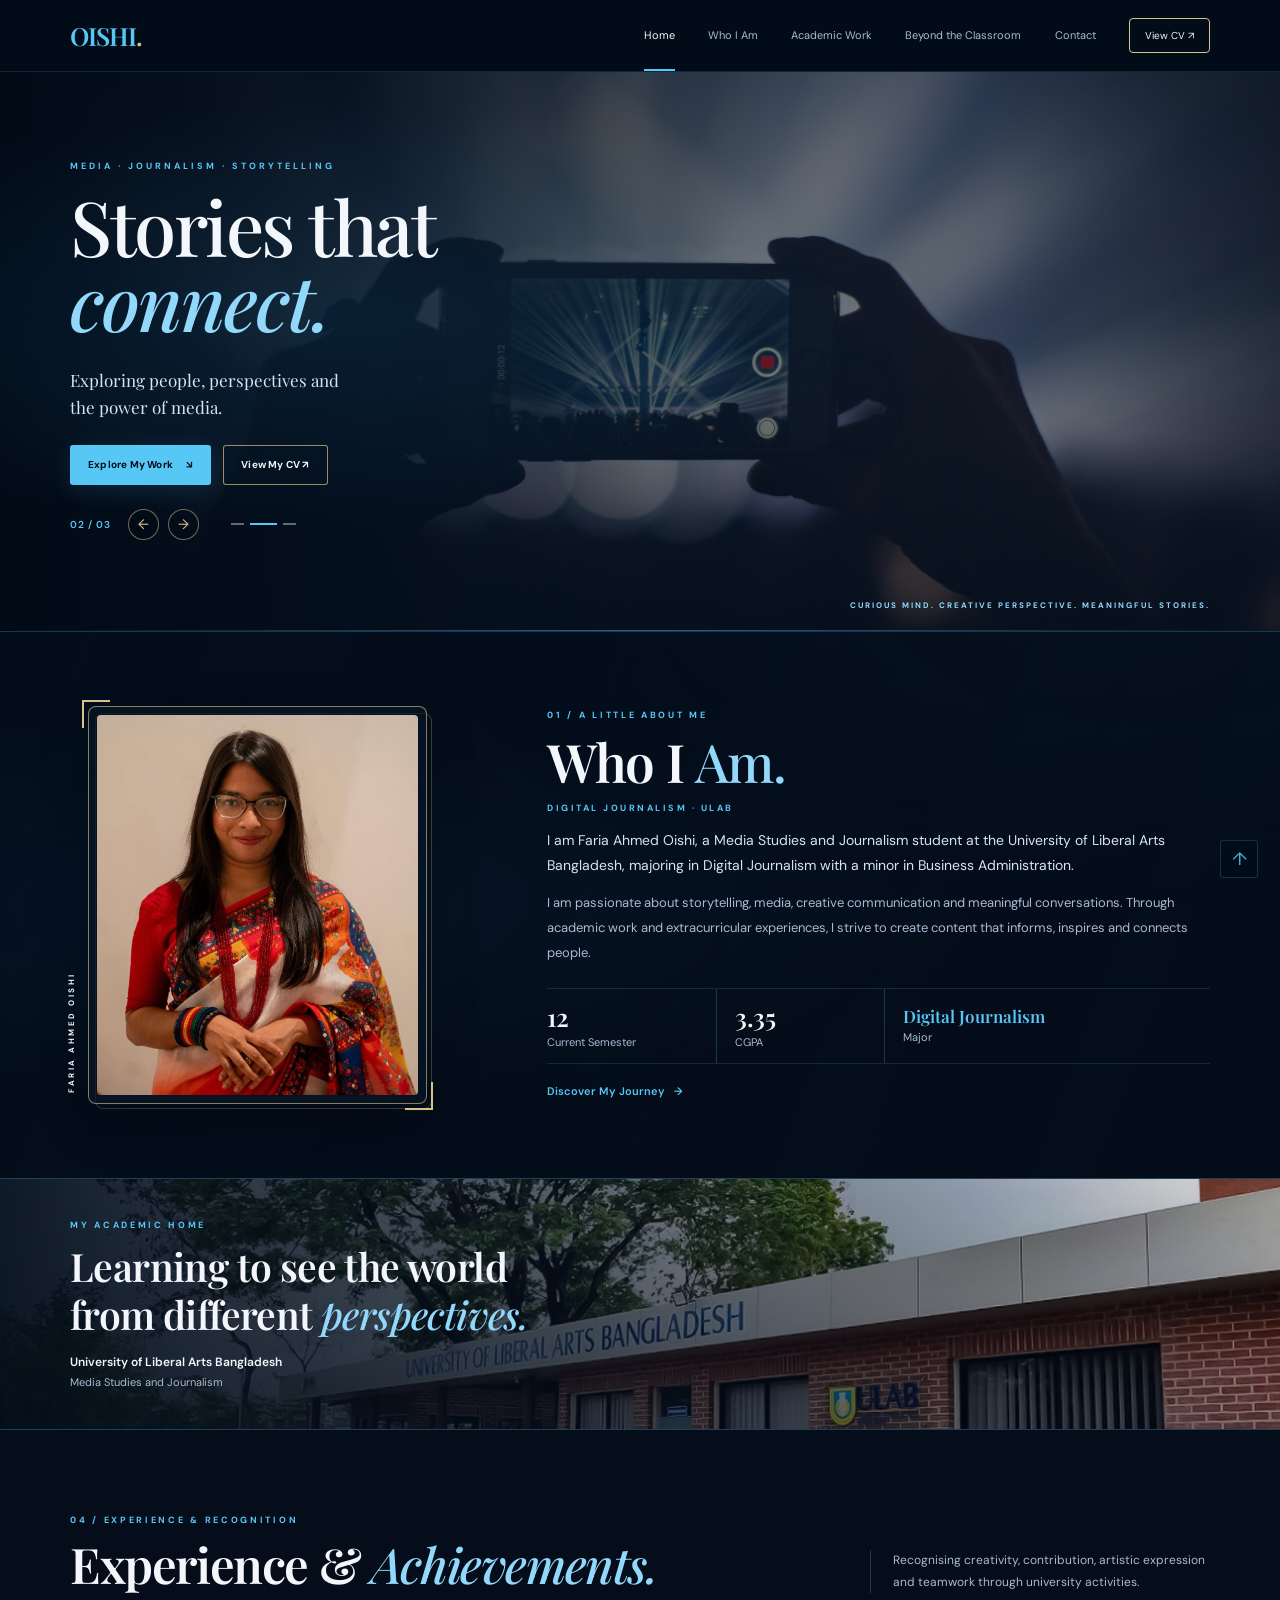
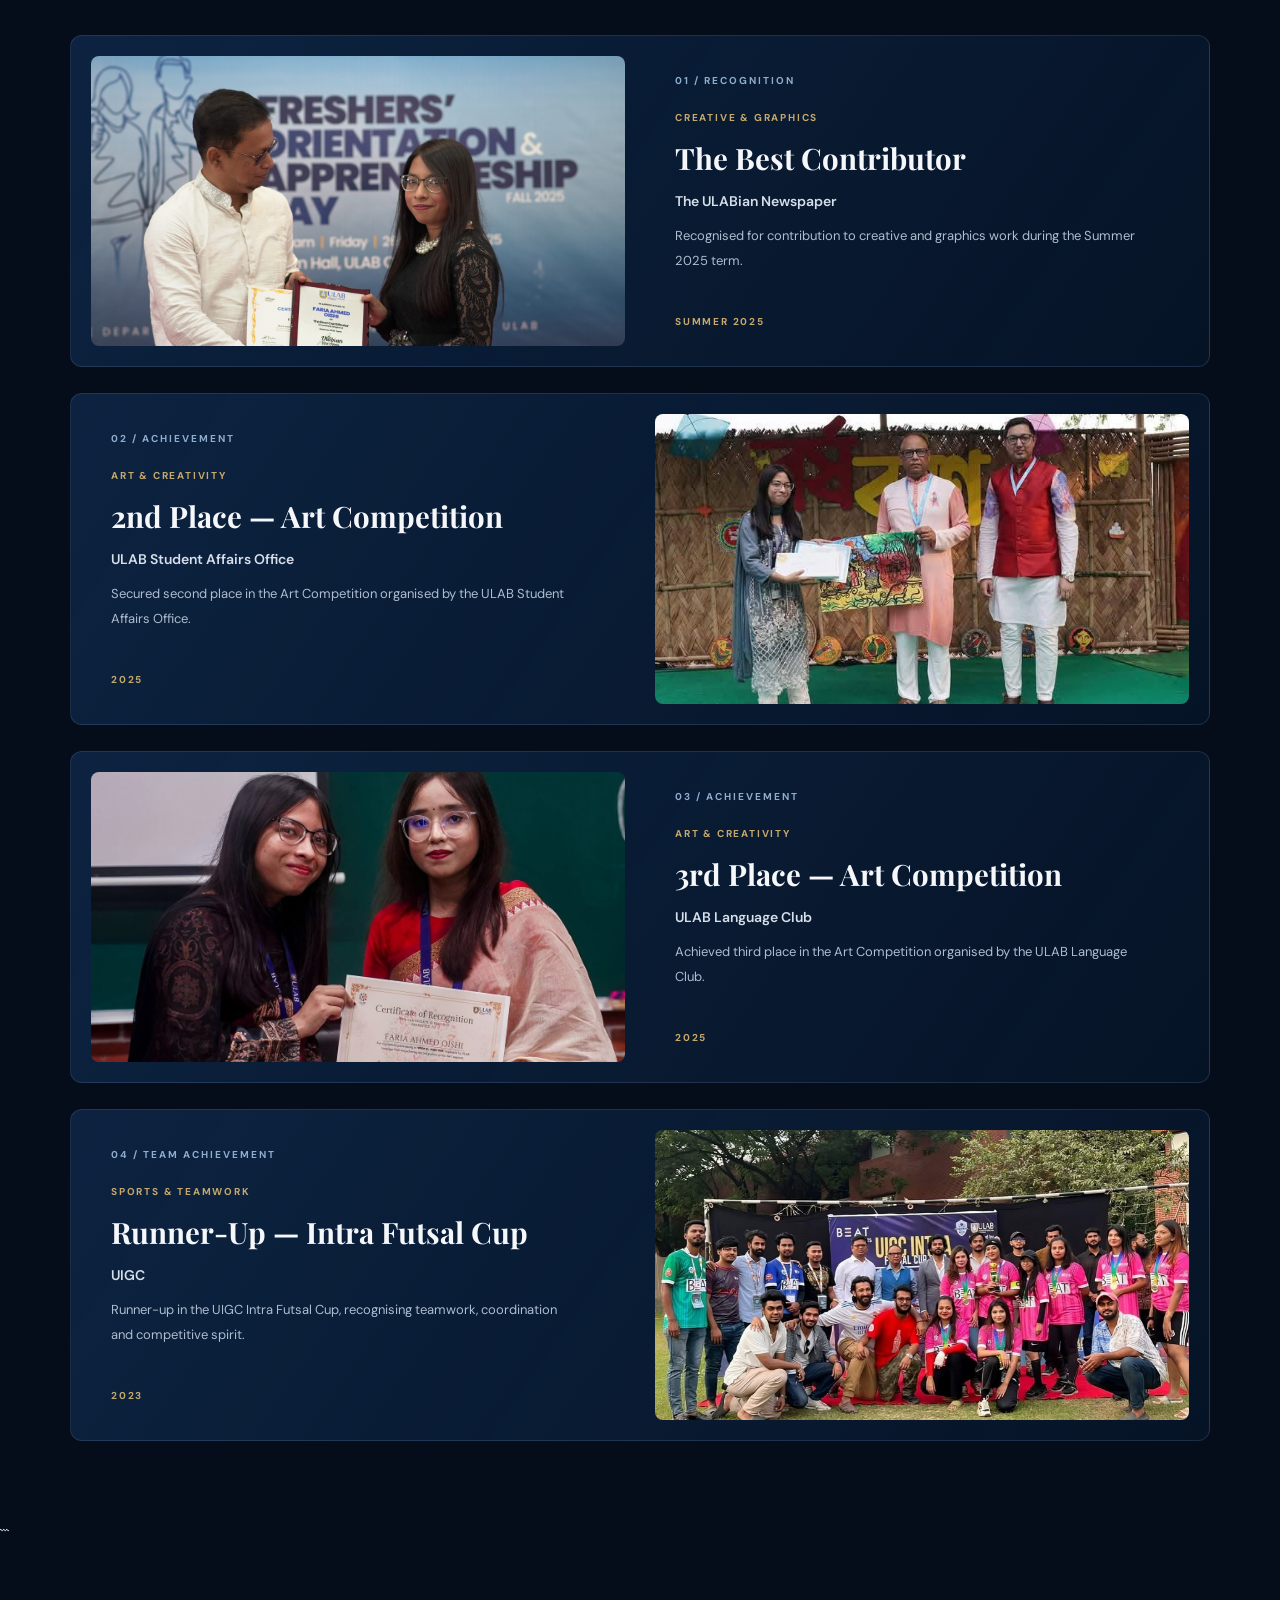
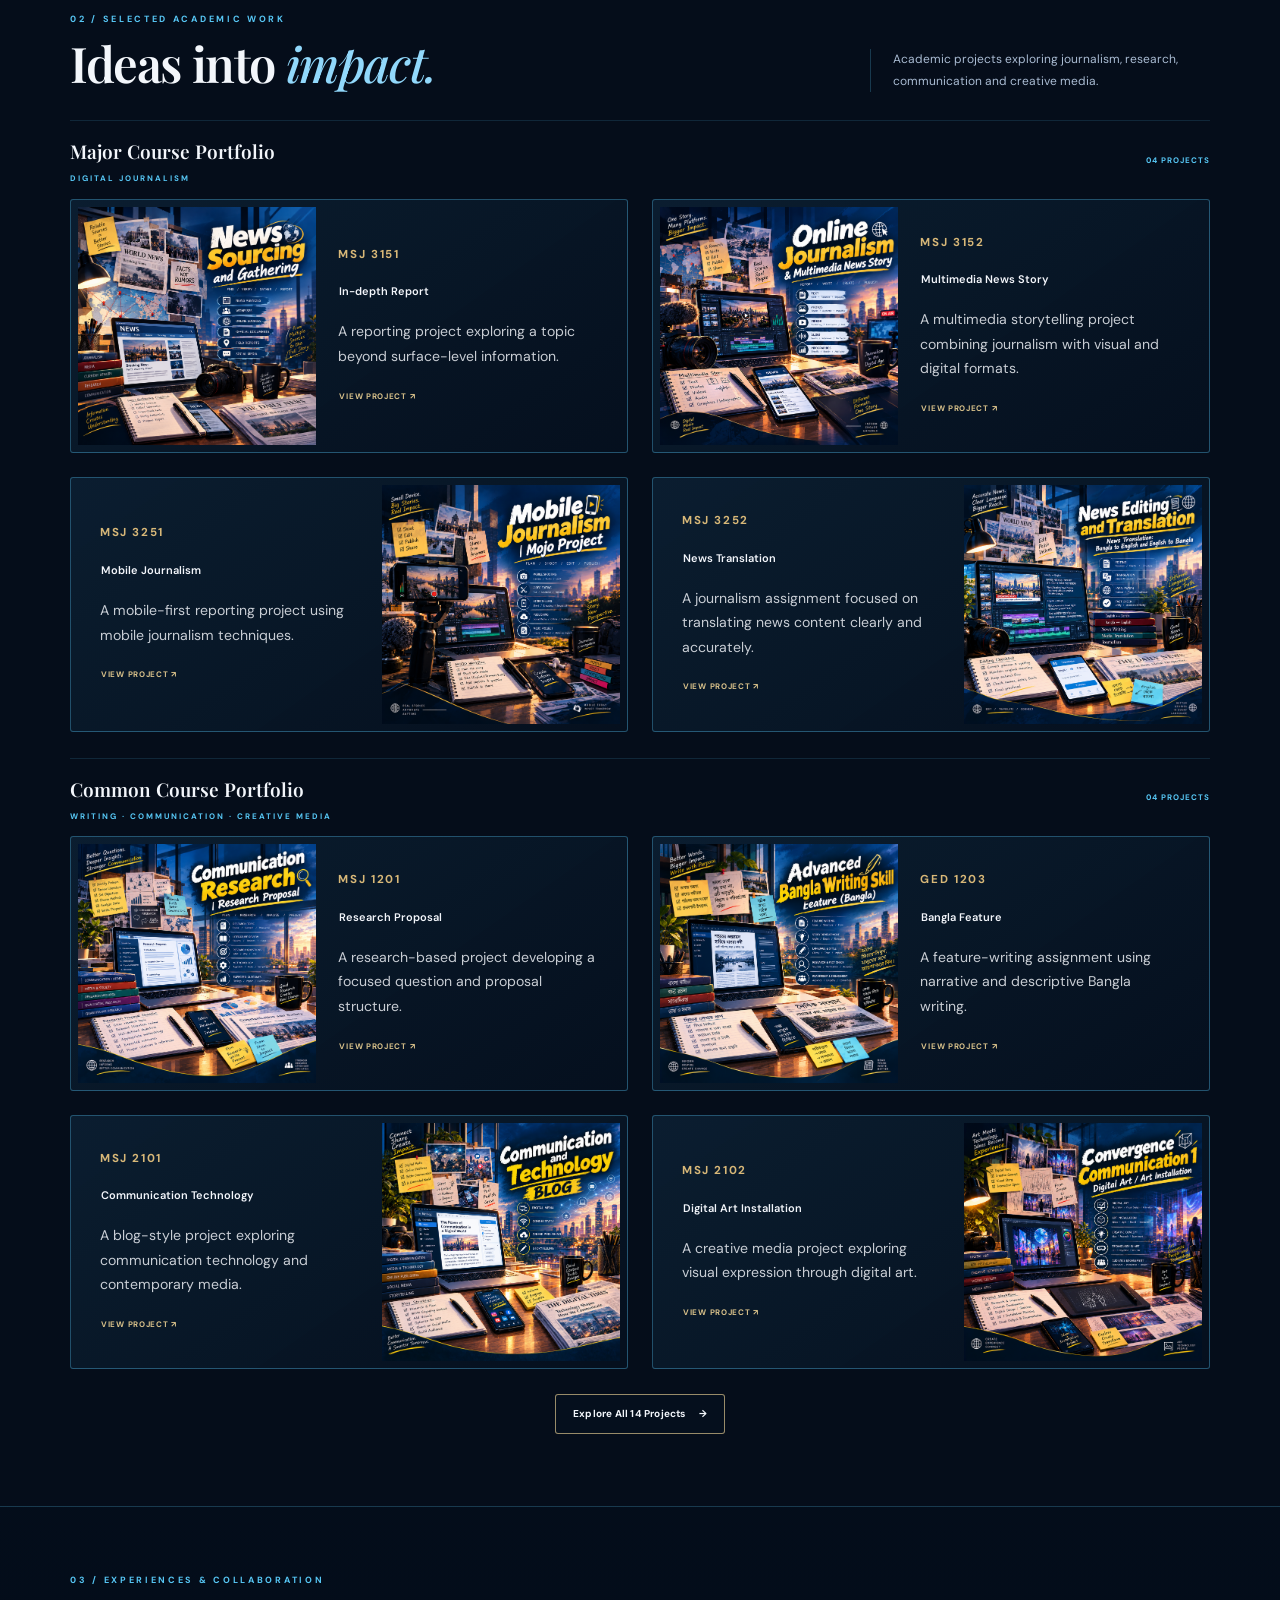
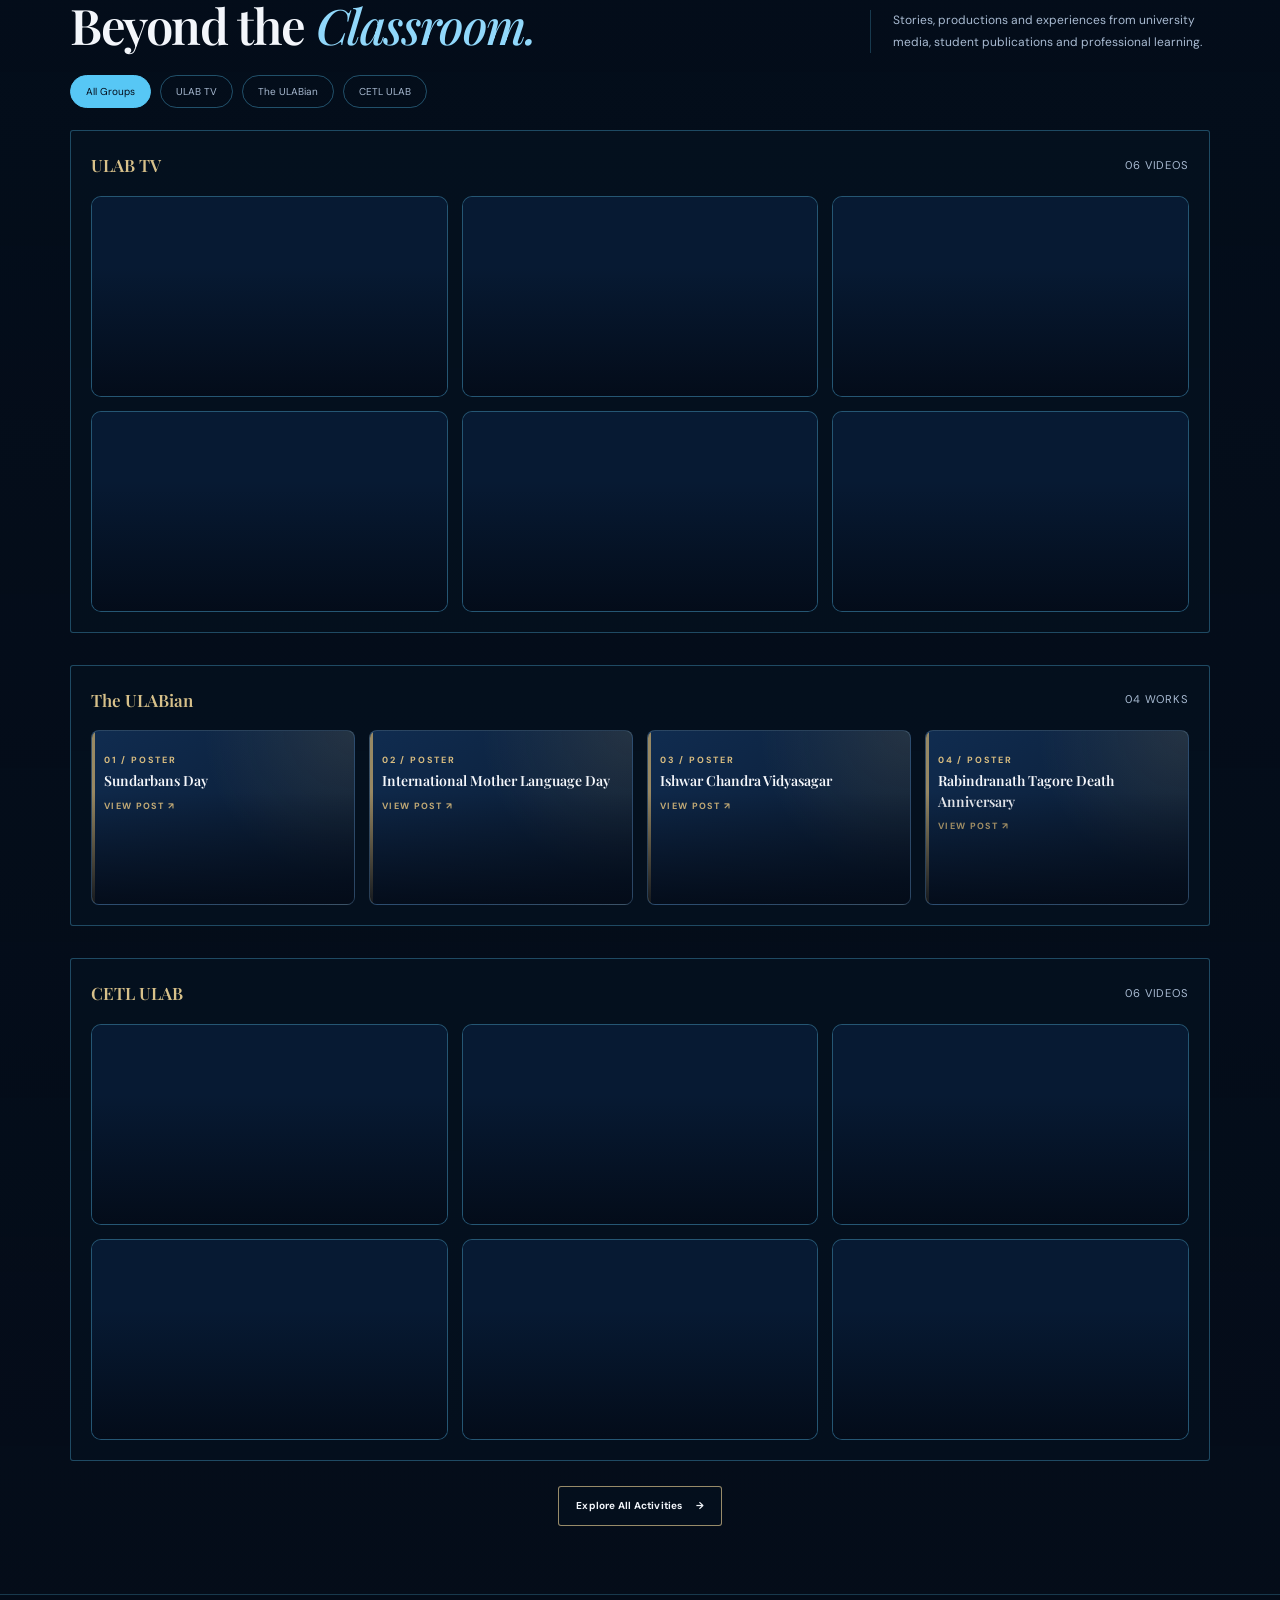
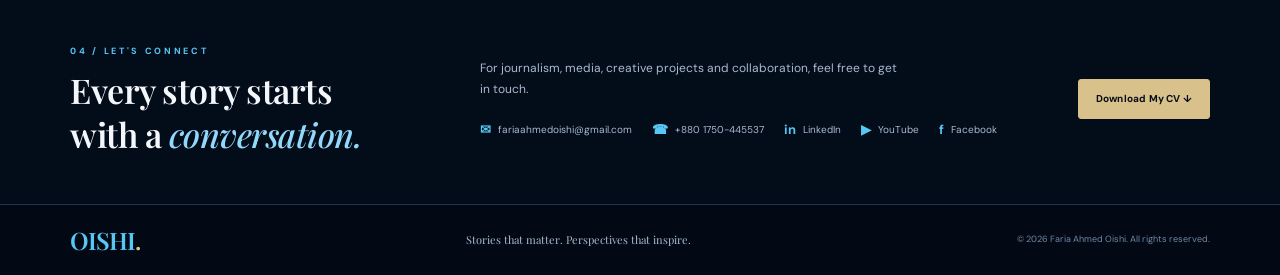
==== commit 58505030: "Update index.html" ====
--- a/index.html
+++ b/index.html
@@ -517,88 +517,7 @@
         </div>
       </article>
 
-   
-
-
-
-      <!-- CETL ULAB: 6 DIRECT VIDEOS -->
-      <article class="experience-group" data-category="cetl">
-        <div class="experience-group-heading">
-          <h3>CETL ULAB</h3>
-          <span>06 VIDEOS</span>
-        </div>
-
-        <div class="activity-grid video-activity-grid">
-
-          <article class="activity-card video-activity-card">
-            <iframe class="activity-video"
-              src="https://www.youtube.com/embed/cBZX8KOGTSs"
-              title="New Faculty Orientation Spring 2026"
-              loading="lazy" allowfullscreen
-              referrerpolicy="strict-origin-when-cross-origin"></iframe>
-            <p class="activity-caption">New Faculty Orientation — Spring 2026</p>
-          </article>
-
-          <article class="activity-card video-activity-card">
-            <iframe class="activity-video"
-              src="https://www.youtube.com/embed/teUz-dmHn6s"
-              title="Induction Training at ULAB CETL"
-              loading="lazy" allowfullscreen
-              referrerpolicy="strict-origin-when-cross-origin"></iframe>
-            <p class="activity-caption">Induction Training at ULAB CETL</p>
-          </article>
-
-          <article class="activity-card video-activity-card">
-            <iframe class="activity-video"
-              src="https://www.youtube.com/embed/LKFb6ulakdM"
-              title="Abir Bin Yousuf Teaching and Learning for GenZ"
-              loading="lazy" allowfullscreen
-              referrerpolicy="strict-origin-when-cross-origin"></iframe>
-            <p class="activity-caption">Abir Bin Yousuf — Teaching & Learning for GenZ</p>
-          </article>
-
-          <article class="activity-card video-activity-card">
-            <iframe class="activity-video"
-              src="https://www.youtube.com/embed/58uCa5Hfdpo"
-              title="Md. Sharafat Chowdhury Teaching and Learning for GenZ"
-              loading="lazy" allowfullscreen
-              referrerpolicy="strict-origin-when-cross-origin"></iframe>
-            <p class="activity-caption">Md. Sharafat Chowdhury — Teaching & Learning for GenZ</p>
-          </article>
-
-          <article class="activity-card video-activity-card">
-            <iframe class="activity-video"
-              src="https://www.youtube.com/embed/PIbYEDnY46U"
-              title="Rukhsana Choudhury Teaching and Learning for GenZ"
-              loading="lazy" allowfullscreen
-              referrerpolicy="strict-origin-when-cross-origin"></iframe>
-            <p class="activity-caption">Rukhsana Choudhury — Teaching & Learning for GenZ</p>
-          </article>
-
-          <article class="activity-card video-activity-card">
-            <iframe class="activity-video"
-              src="https://www.youtube.com/embed/VMXSTfQS_HY"
-              title="Sabrina Lutfa Teaching and Learning for GenZ"
-              loading="lazy" allowfullscreen
-              referrerpolicy="strict-origin-when-cross-origin"></iframe>
-            <p class="activity-caption">Sabrina Lutfa — Teaching & Learning for GenZ</p>
-          </article>
-
-        </div>
-      </article>
-
-    </div>
-
-    <div class="section-button-wrap">
-      <a class="button button-outline" href="activities.html">
-        Explore All Activities <span>→</span>
-      </a>
-    </div>
-
-  </div>
-</section>
-
-    <!-- THE ULABIAN: 4 DIRECT LINKS -->
+     <!-- THE ULABIAN: 4 DIRECT LINKS -->
 <article class="experience-group" data-category="ulabian">
   <div class="experience-group-heading">
     <h3>The ULABian</h3>
@@ -641,6 +560,87 @@
 
   </div>
 </article>
+
+
+
+      <!-- CETL ULAB: 6 DIRECT VIDEOS -->
+      <article class="experience-group" data-category="cetl">
+        <div class="experience-group-heading">
+          <h3>CETL ULAB</h3>
+          <span>06 VIDEOS</span>
+        </div>
+
+        <div class="activity-grid video-activity-grid">
+
+          <article class="activity-card video-activity-card">
+            <iframe class="activity-video"
+              src="https://www.youtube.com/embed/cBZX8KOGTSs"
+              title="New Faculty Orientation Spring 2026"
+              loading="lazy" allowfullscreen
+              referrerpolicy="strict-origin-when-cross-origin"></iframe>
+            <p class="activity-caption">New Faculty Orientation — Spring 2026</p>
+          </article>
+
+          <article class="activity-card video-activity-card">
+            <iframe class="activity-video"
+              src="https://www.youtube.com/embed/teUz-dmHn6s"
+              title="Induction Training at ULAB CETL"
+              loading="lazy" allowfullscreen
+              referrerpolicy="strict-origin-when-cross-origin"></iframe>
+            <p class="activity-caption">Induction Training at ULAB CETL</p>
+          </article>
+
+          <article class="activity-card video-activity-card">
+            <iframe class="activity-video"
+              src="https://www.youtube.com/embed/LKFb6ulakdM"
+              title="Abir Bin Yousuf Teaching and Learning for GenZ"
+              loading="lazy" allowfullscreen
+              referrerpolicy="strict-origin-when-cross-origin"></iframe>
+            <p class="activity-caption">Abir Bin Yousuf — Teaching & Learning for GenZ</p>
+          </article>
+
+          <article class="activity-card video-activity-card">
+            <iframe class="activity-video"
+              src="https://www.youtube.com/embed/58uCa5Hfdpo"
+              title="Md. Sharafat Chowdhury Teaching and Learning for GenZ"
+              loading="lazy" allowfullscreen
+              referrerpolicy="strict-origin-when-cross-origin"></iframe>
+            <p class="activity-caption">Md. Sharafat Chowdhury — Teaching & Learning for GenZ</p>
+          </article>
+
+          <article class="activity-card video-activity-card">
+            <iframe class="activity-video"
+              src="https://www.youtube.com/embed/PIbYEDnY46U"
+              title="Rukhsana Choudhury Teaching and Learning for GenZ"
+              loading="lazy" allowfullscreen
+              referrerpolicy="strict-origin-when-cross-origin"></iframe>
+            <p class="activity-caption">Rukhsana Choudhury — Teaching & Learning for GenZ</p>
+          </article>
+
+          <article class="activity-card video-activity-card">
+            <iframe class="activity-video"
+              src="https://www.youtube.com/embed/VMXSTfQS_HY"
+              title="Sabrina Lutfa Teaching and Learning for GenZ"
+              loading="lazy" allowfullscreen
+              referrerpolicy="strict-origin-when-cross-origin"></iframe>
+            <p class="activity-caption">Sabrina Lutfa — Teaching & Learning for GenZ</p>
+          </article>
+
+        </div>
+      </article>
+
+    </div>
+
+    <div class="section-button-wrap">
+      <a class="button button-outline" href="activities.html">
+        Explore All Activities <span>→</span>
+      </a>
+    </div>
+
+  </div>
+</section>
+
+  
 
 
 
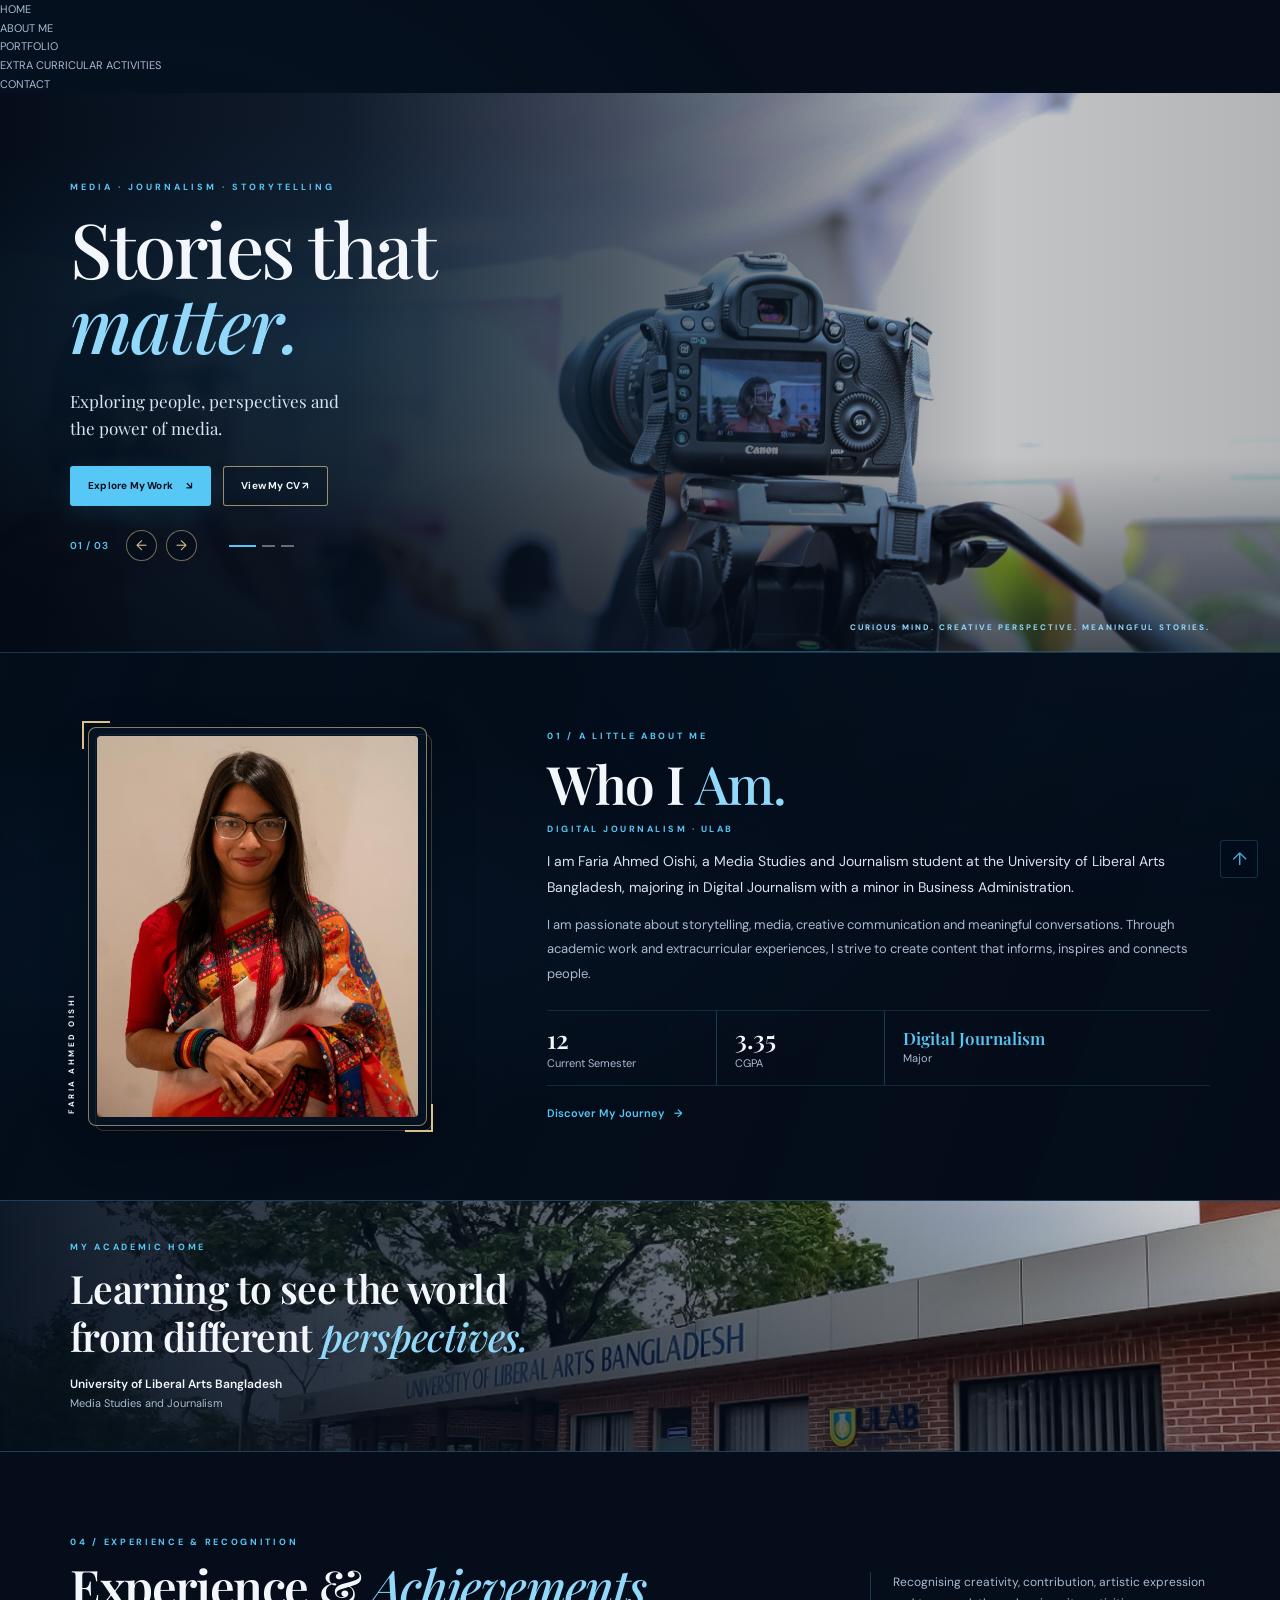
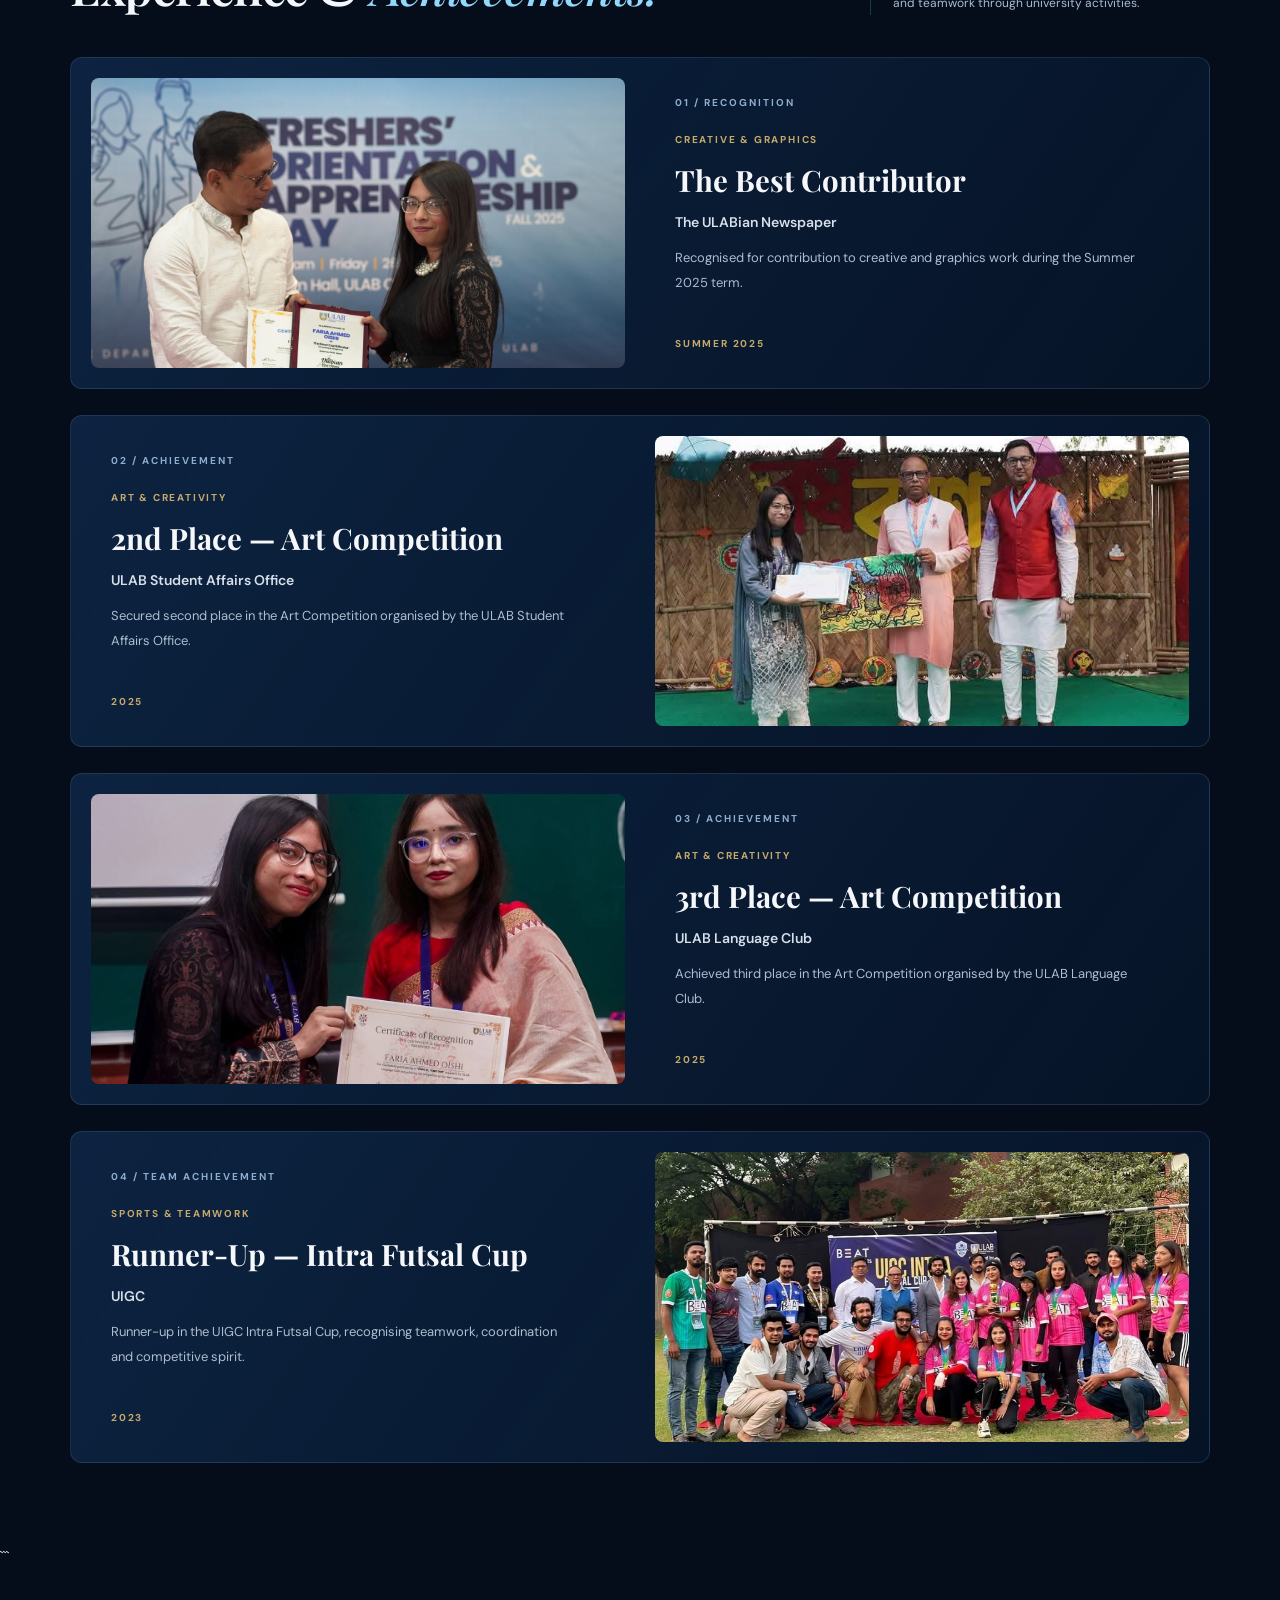
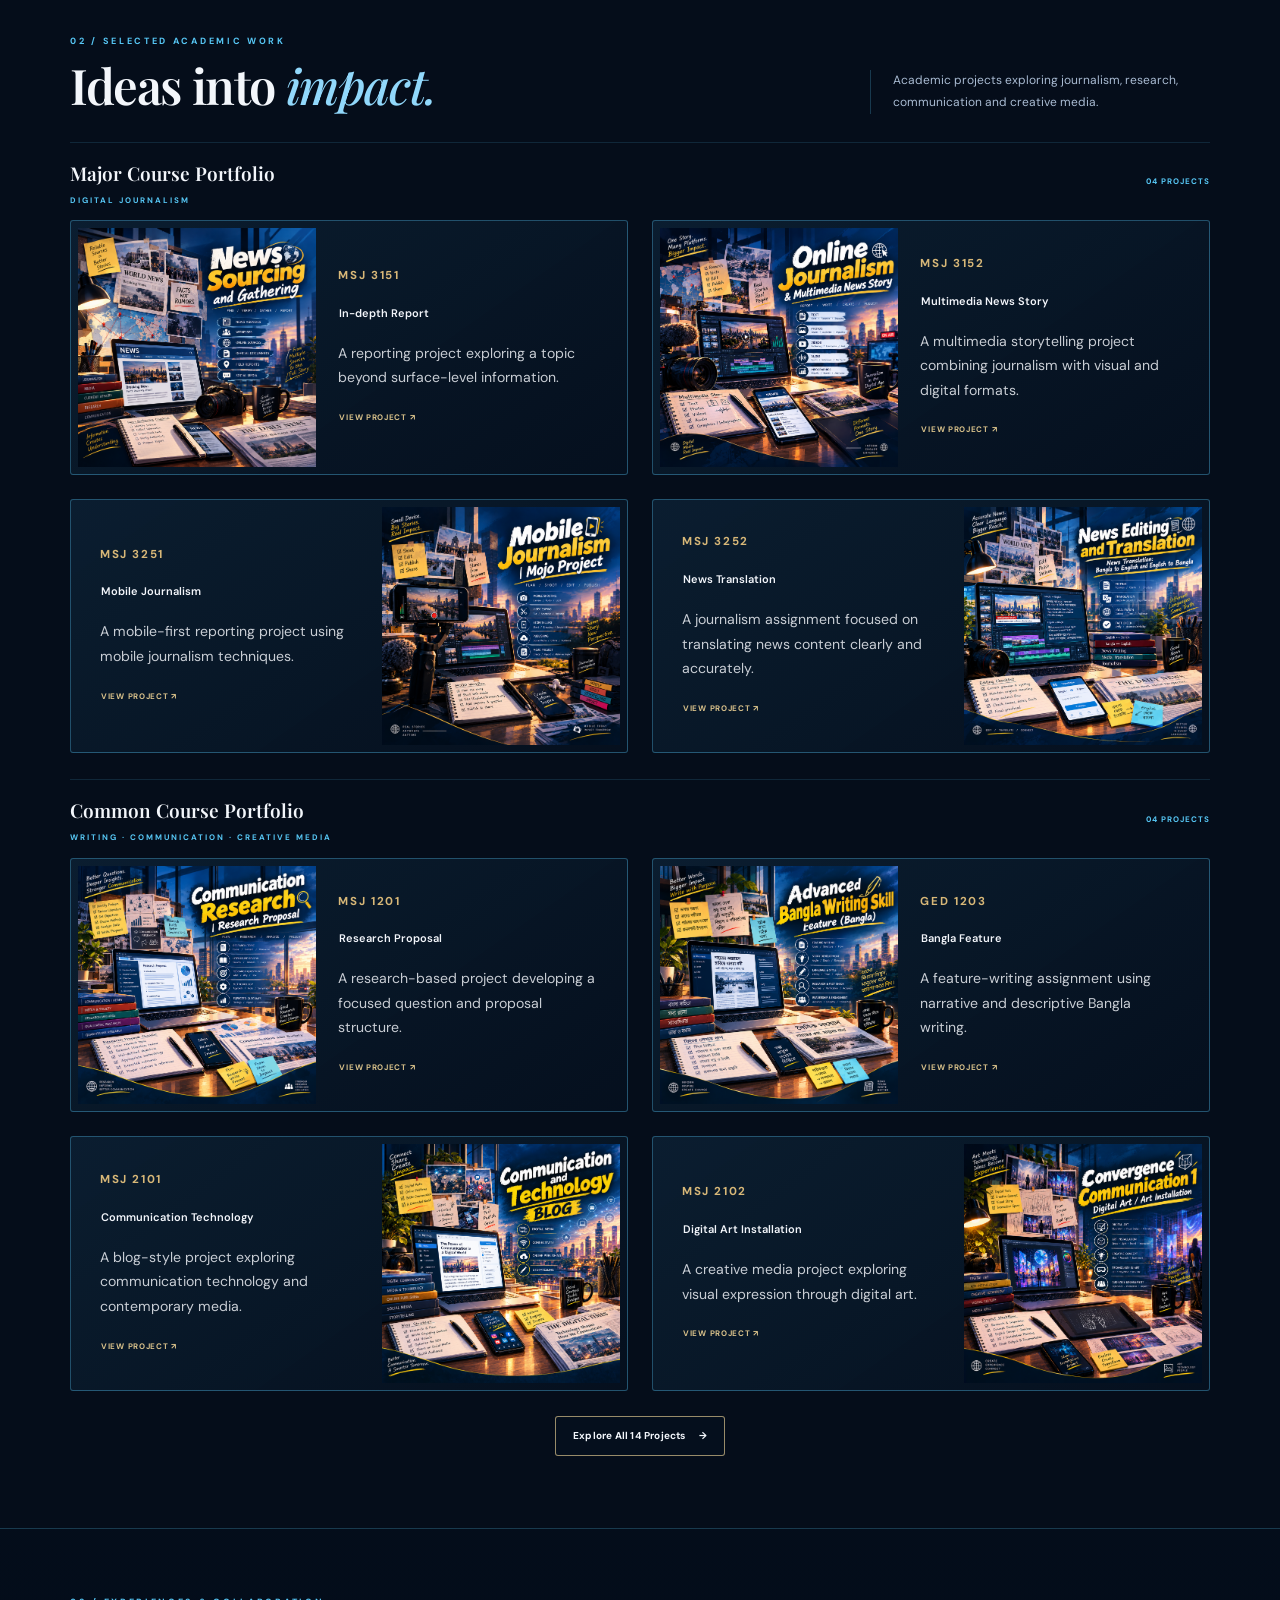
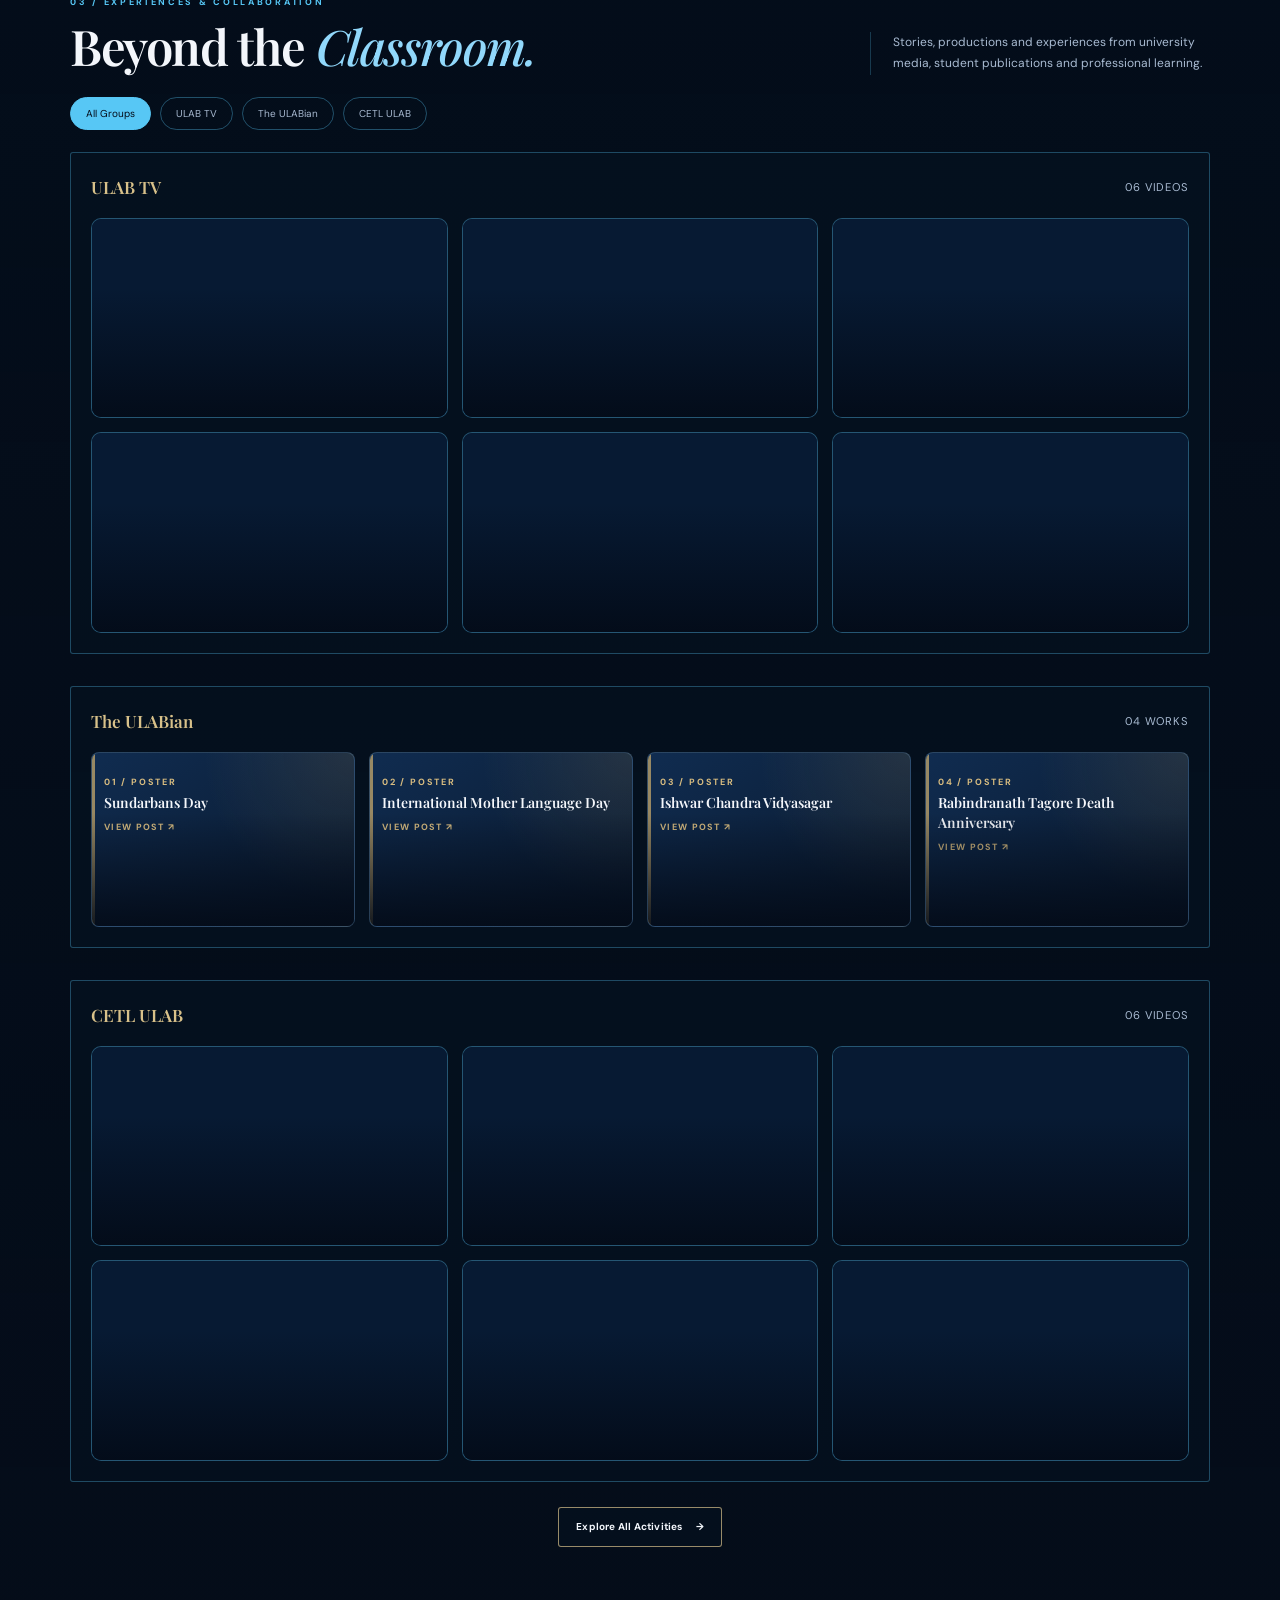
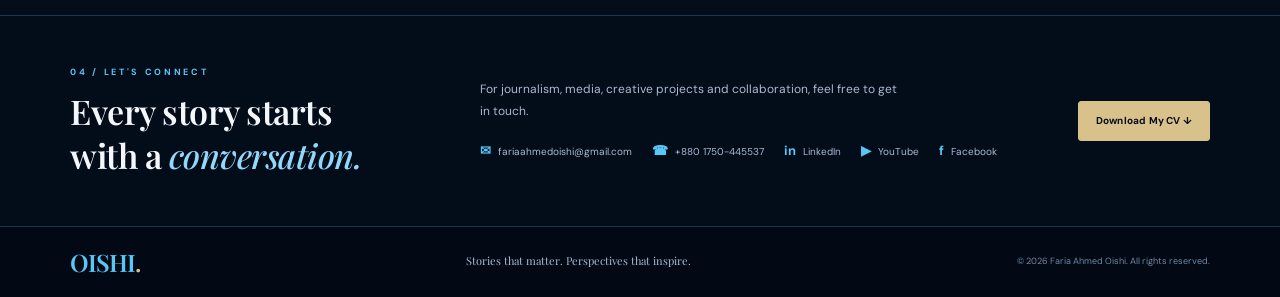
==== commit 1bffc6d5: "Update index.html" ====
--- a/index.html
+++ b/index.html
@@ -18,27 +18,15 @@
 
 <body>
 
-  <!-- NAVIGATION -->
-  <header class="site-header" id="top">
-    <nav class="navbar container" aria-label="Main navigation">
-      <a class="brand" href="#home" aria-label="Oishi home">OISHI<span>.</span></a>
-
-      <button class="menu-toggle" id="menuToggle" aria-label="Toggle navigation" aria-expanded="false">
-        <span></span><span></span><span></span>
-      </button>
-
-      <div class="nav-links" id="navLinks">
-        <a class="nav-link active" href="#home">Home</a>
-        <a class="nav-link" href="#about">Who I Am</a>
-        <a class="nav-link" href="#academic-work">Academic Work</a>
-        <a class="nav-link" href="#experiences">Beyond the Classroom</a>
-        <a class="nav-link" href="#contact">Contact</a>
-        <a class="nav-cv" href="assets/cv/faria-ahmed-oishi-cv.pdf" target="_blank" rel="noopener">View CV ↗</a>
-      </div>
-    </nav>
-  </header>
-
-  <main>
+<nav class="nav-menu">
+  <a href="index.html" class="nav-link active">HOME</a>
+  <a href="about.html" class="nav-link">ABOUT ME</a>
+  <a href="portfolio.html" class="nav-link">PORTFOLIO</a>
+  <a href="#achievements" class="nav-link">
+    EXTRA CURRICULAR ACTIVITIES
+  </a>
+  <a href="#contact" class="nav-link">CONTACT</a>
+</nav>
 
     <!-- HERO: KEPT -->
     <section class="hero" id="home">
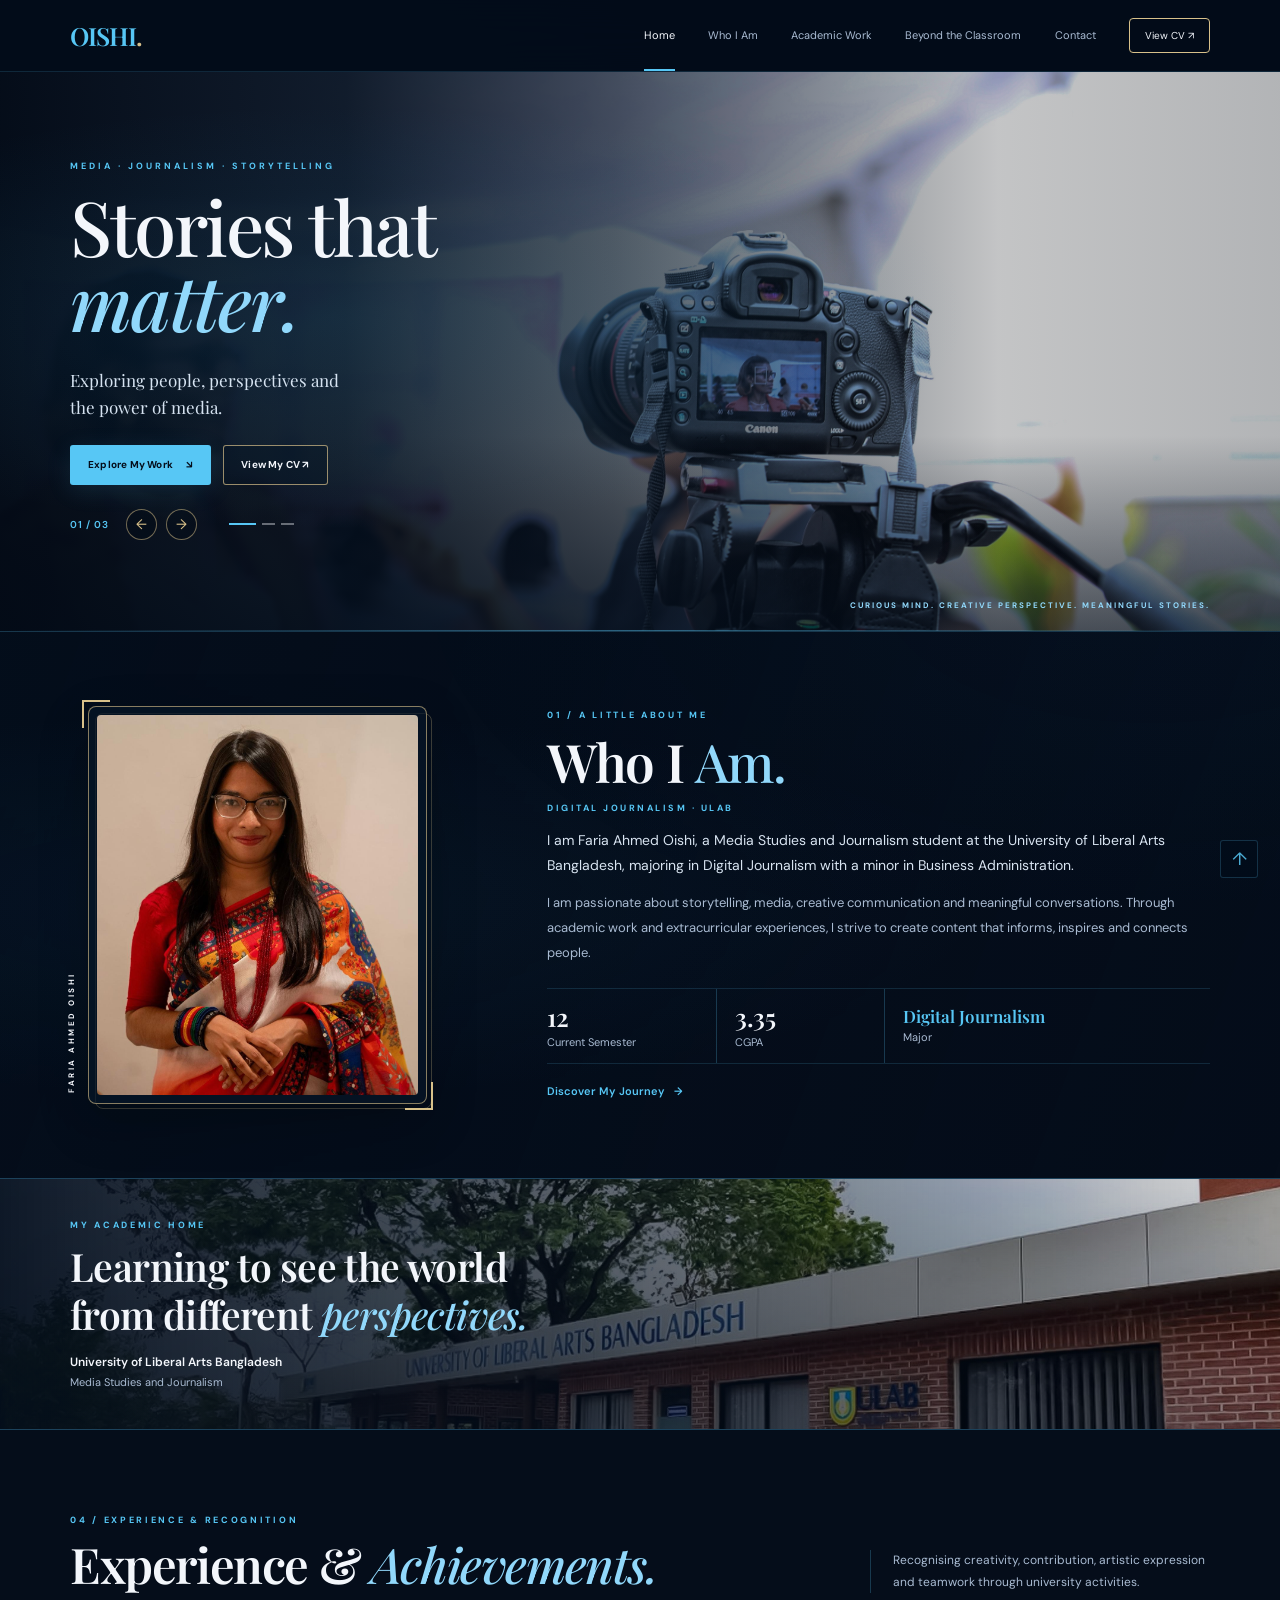
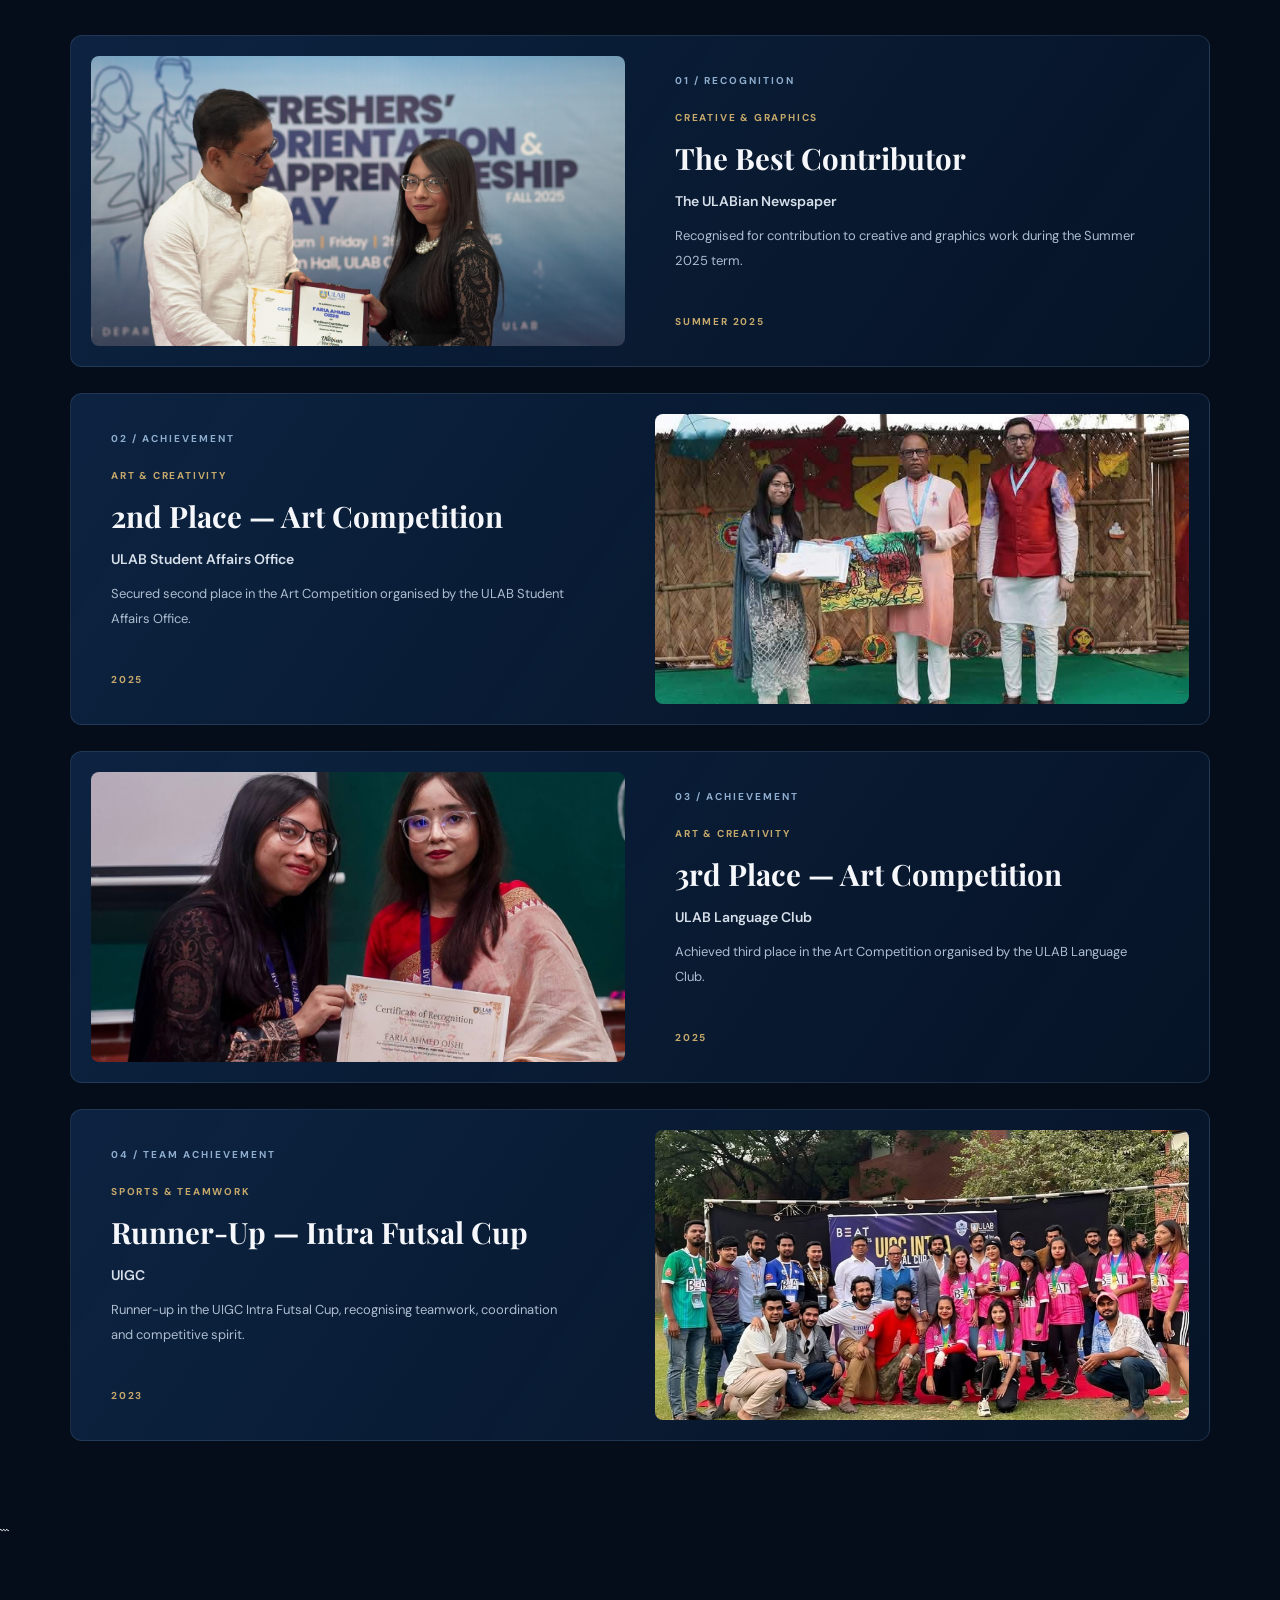
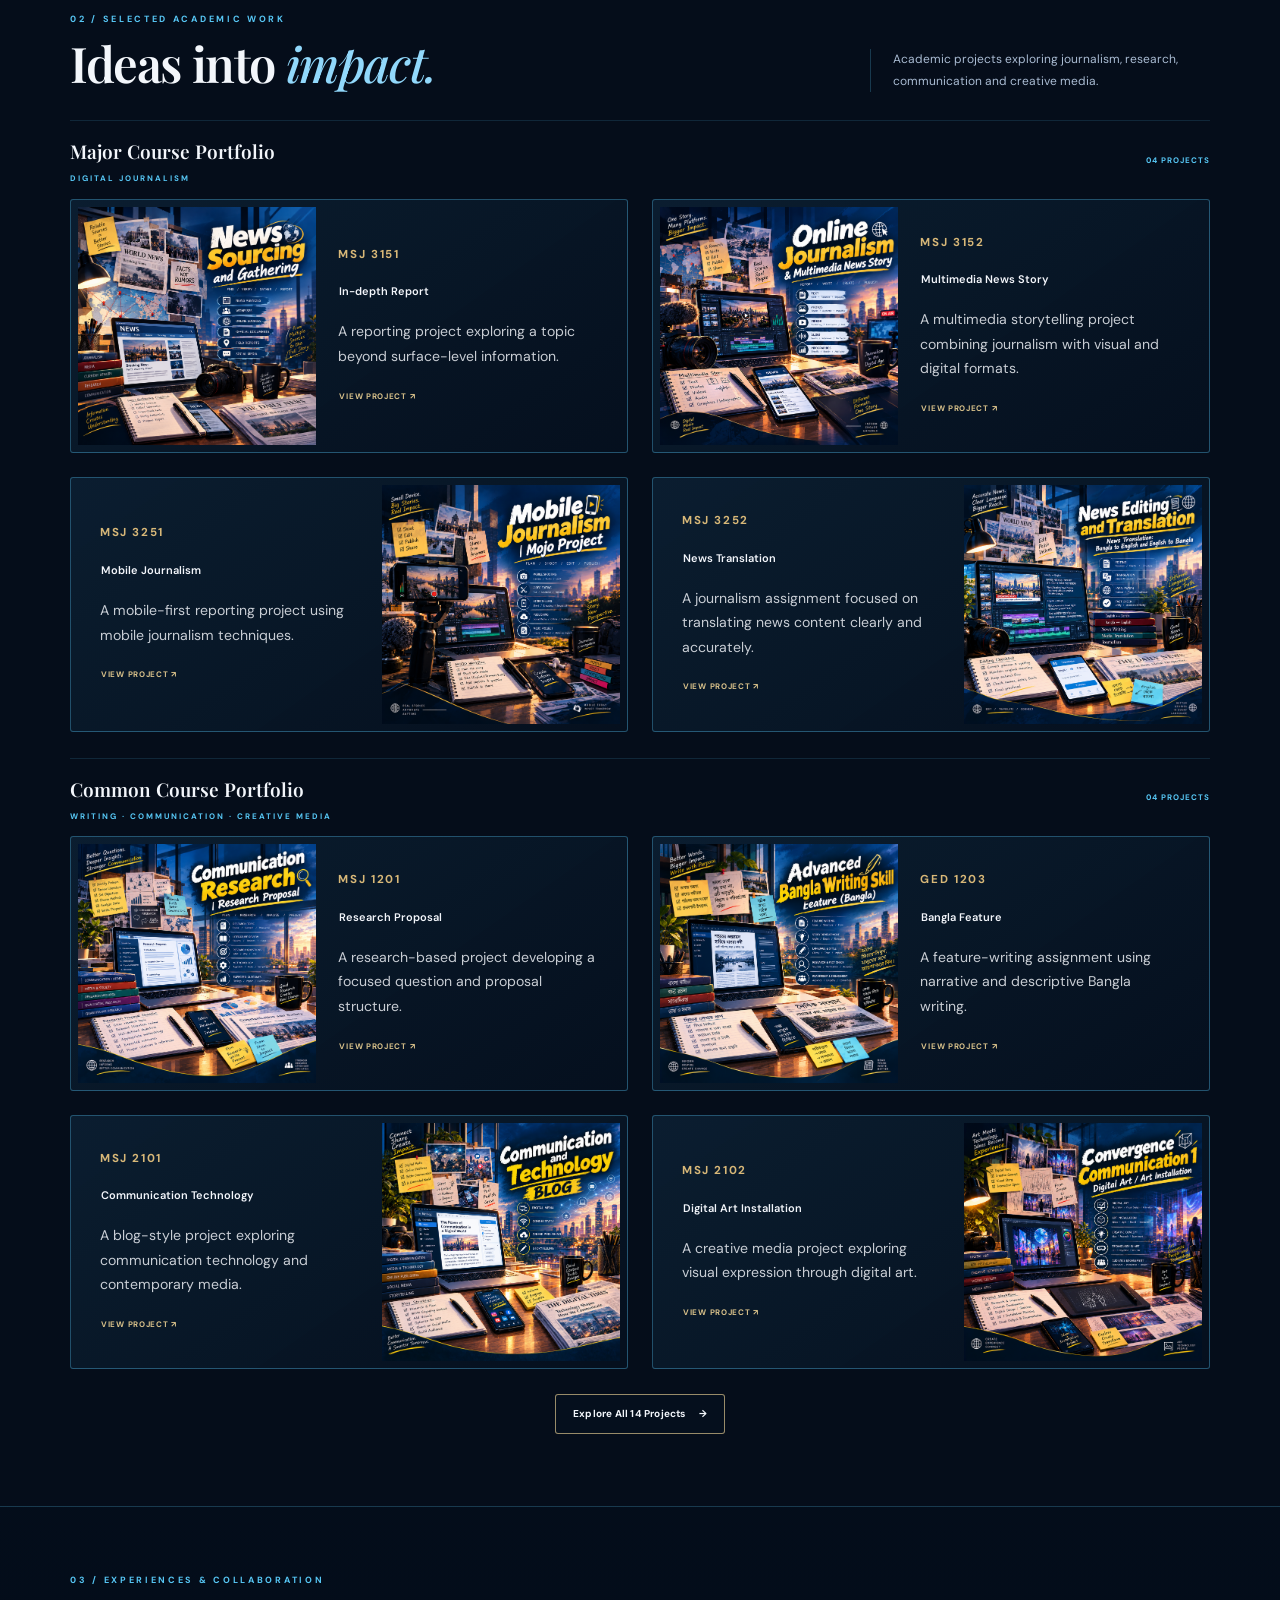
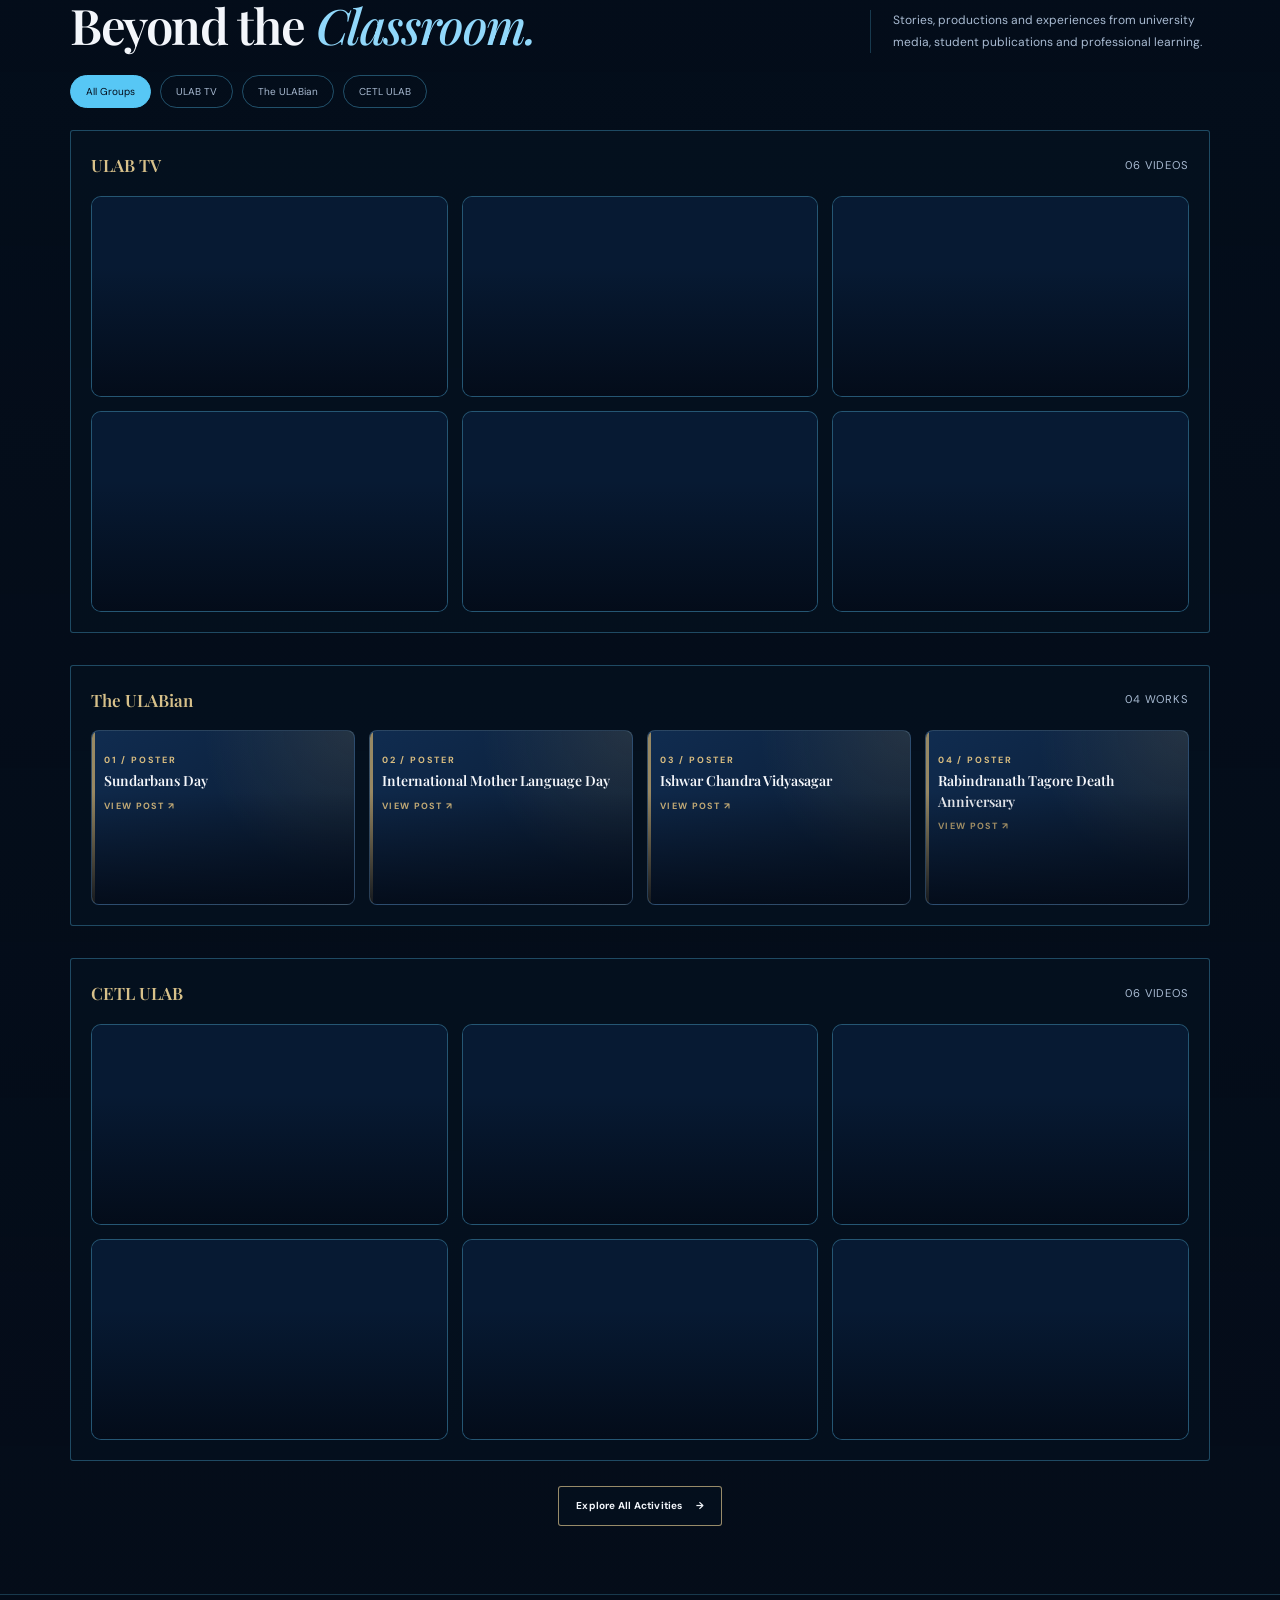
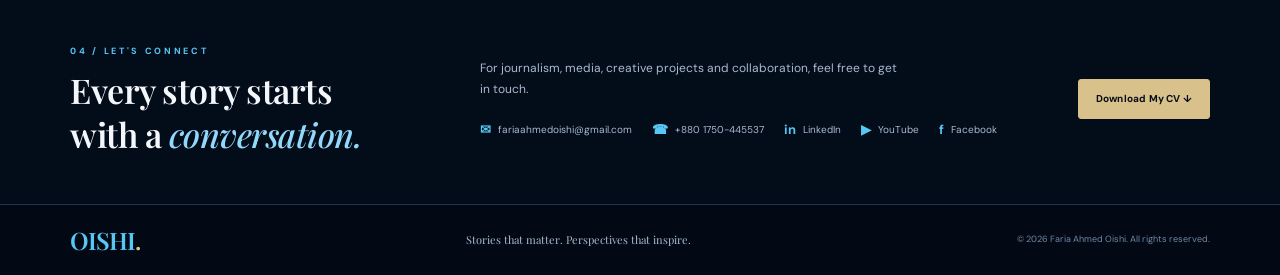
==== commit e52b4740: "Update index.html" ====
--- a/index.html
+++ b/index.html
@@ -18,15 +18,28 @@
 
 <body>
 
-<nav class="nav-menu">
-  <a href="index.html" class="nav-link active">HOME</a>
-  <a href="about.html" class="nav-link">ABOUT ME</a>
-  <a href="portfolio.html" class="nav-link">PORTFOLIO</a>
-  <a href="#achievements" class="nav-link">
-    EXTRA CURRICULAR ACTIVITIES
-  </a>
-  <a href="#contact" class="nav-link">CONTACT</a>
-</nav>
+<!-- NAVIGATION -->
+  <header class="site-header" id="top">
+    <nav class="navbar container" aria-label="Main navigation">
+      <a class="brand" href="#home" aria-label="Oishi home">OISHI<span>.</span></a>
+
+      <button class="menu-toggle" id="menuToggle" aria-label="Toggle navigation" aria-expanded="false">
+        <span></span><span></span><span></span>
+      </button>
+
+      <div class="nav-links" id="navLinks">
+        <a class="nav-link active" href="#home">Home</a>
+        <a class="nav-link" href="#about">Who I Am</a>
+        <a class="nav-link" href="#academic-work">Academic Work</a>
+        <a class="nav-link" href="#experiences">Beyond the Classroom</a>
+        <a class="nav-link" href="#contact">Contact</a>
+        <a class="nav-cv" href="assets/cv/faria-ahmed-oishi-cv.pdf" target="_blank" rel="noopener">View CV ↗</a>
+      </div>
+    </nav>
+  </header>
+
+  <main>
+
 
     <!-- HERO: KEPT -->
     <section class="hero" id="home">
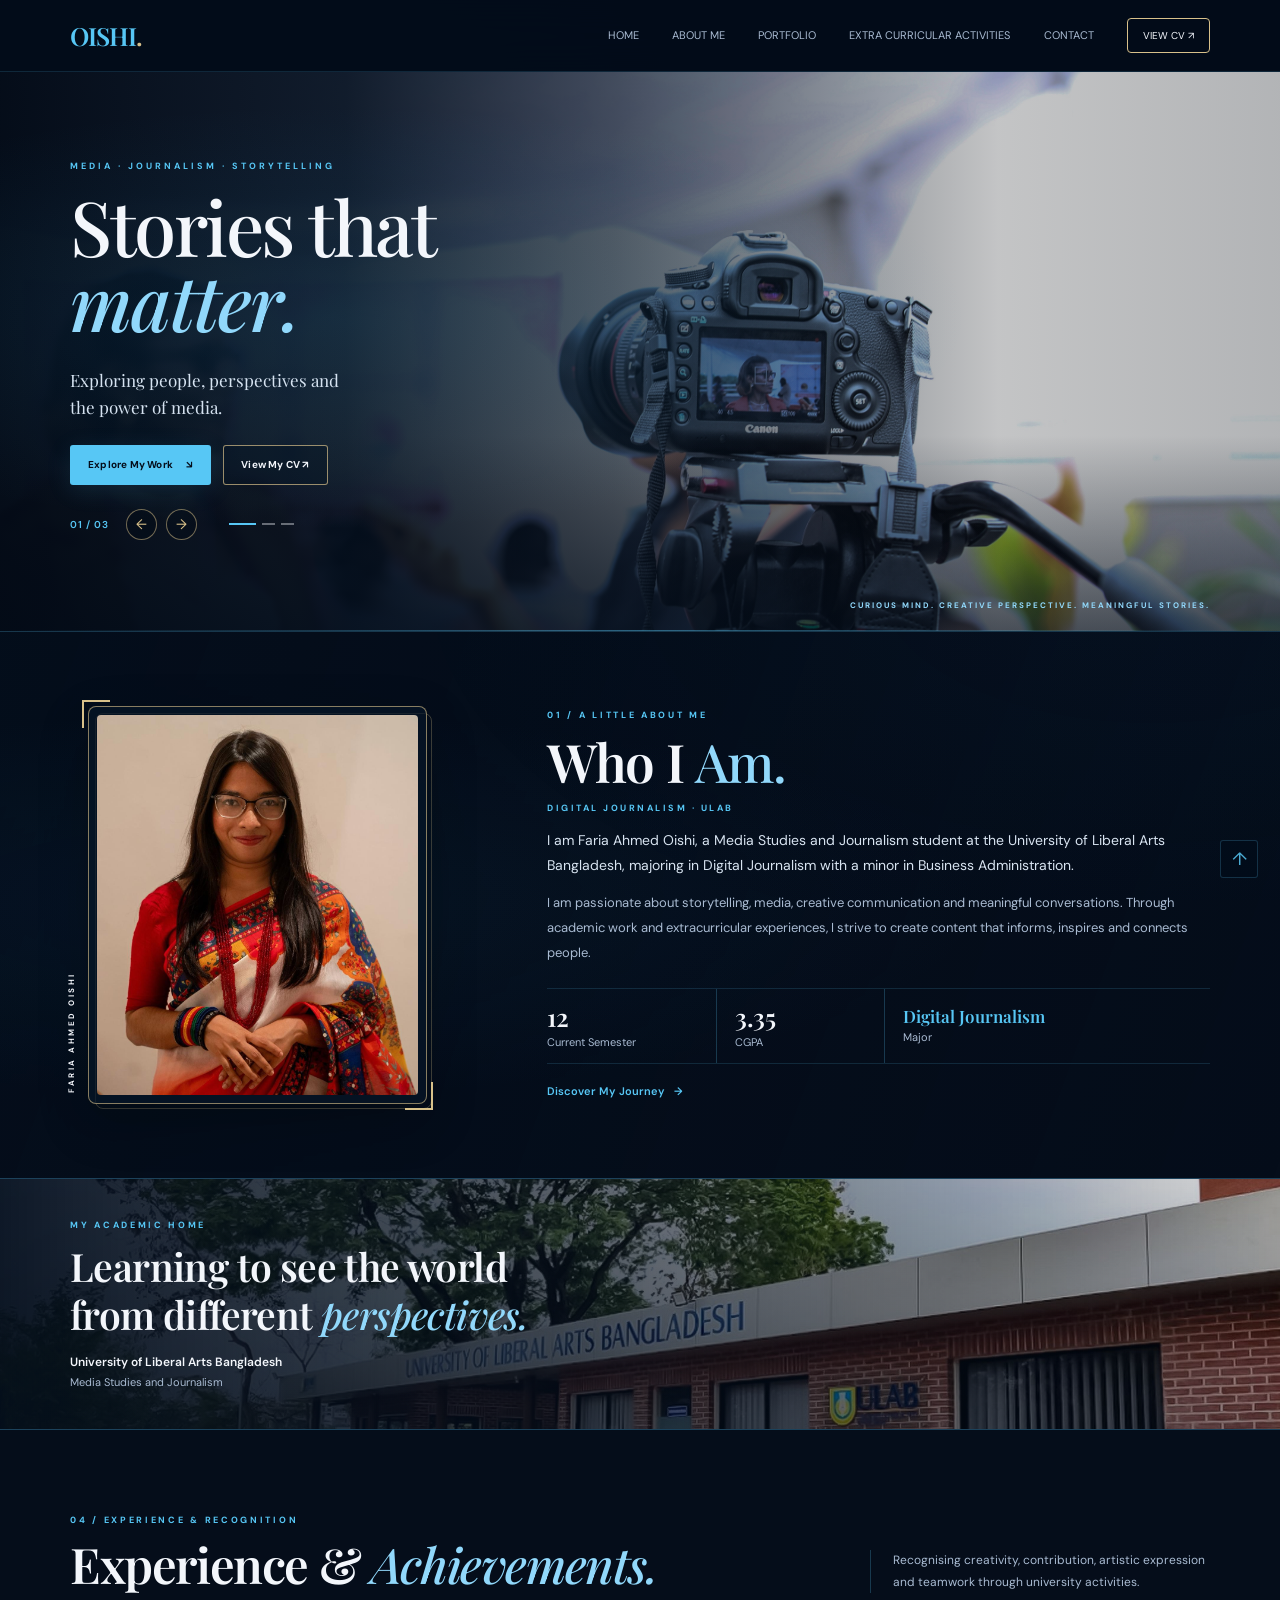
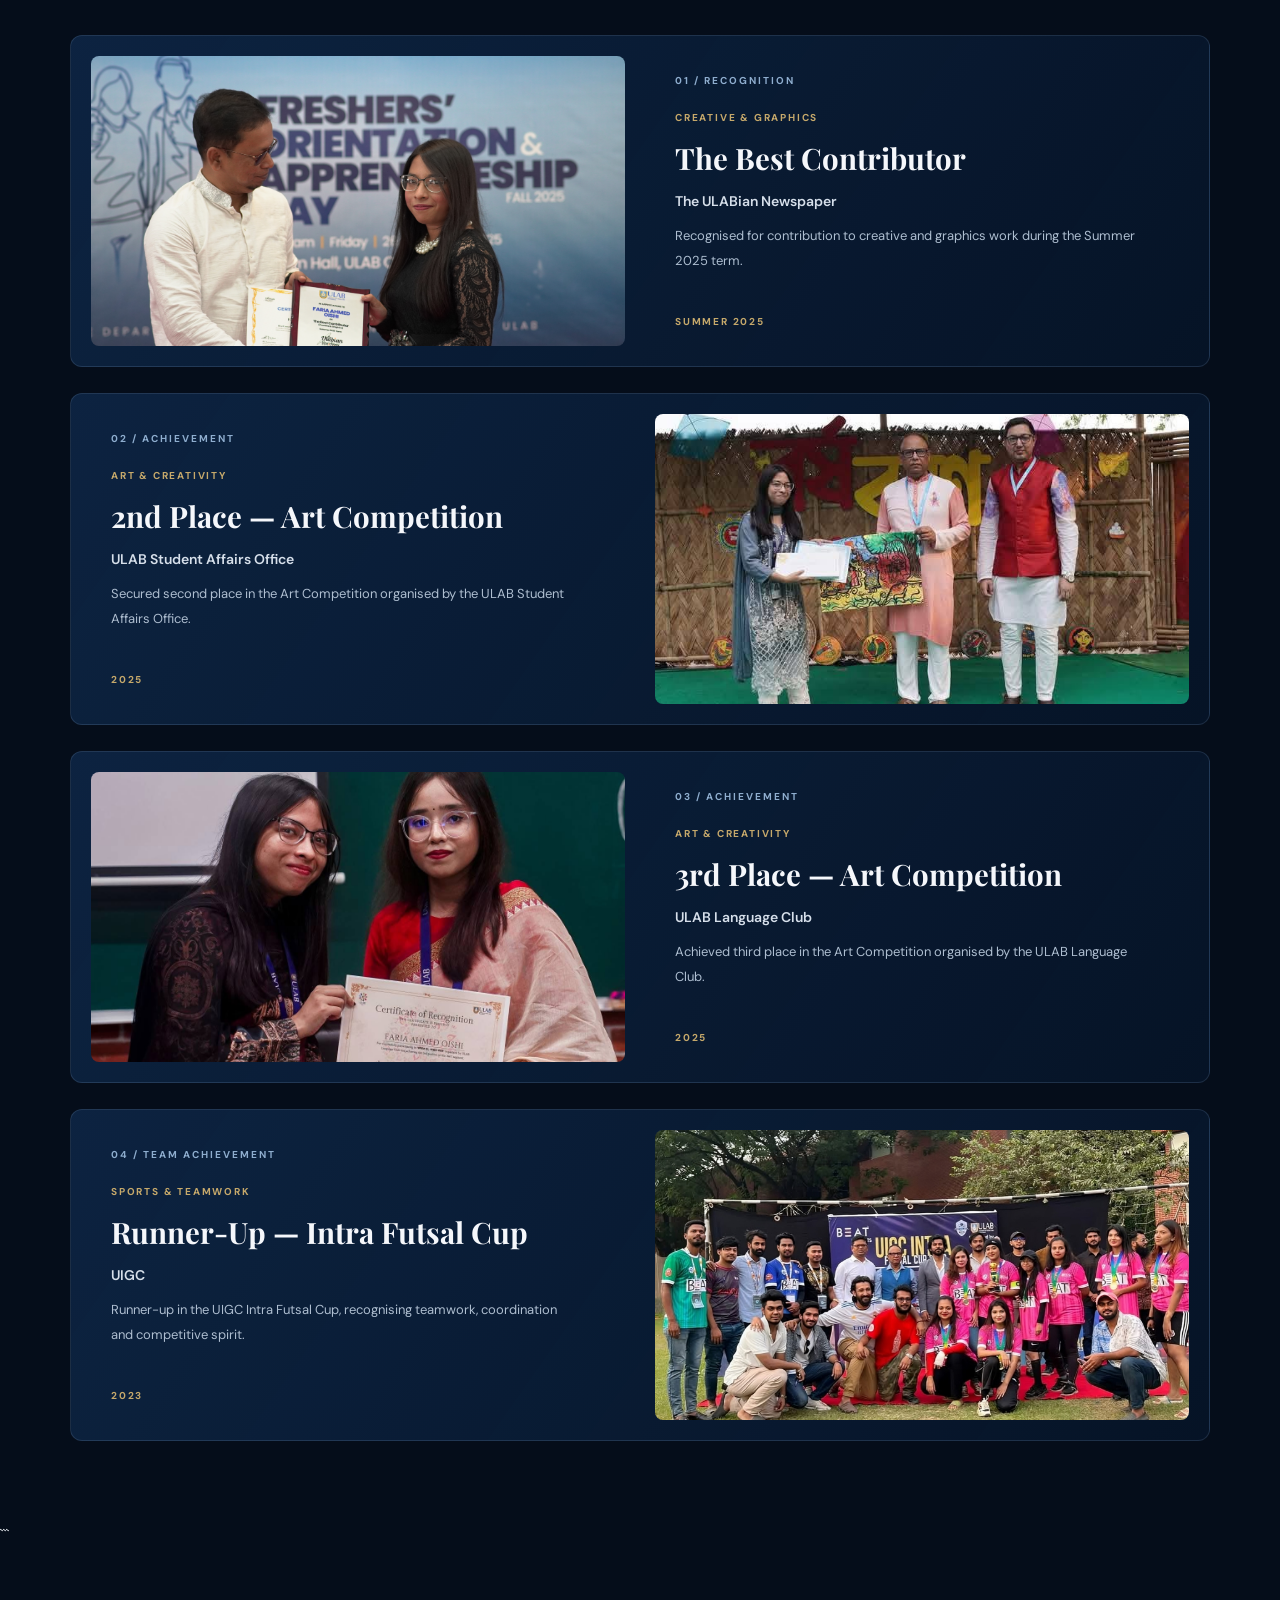
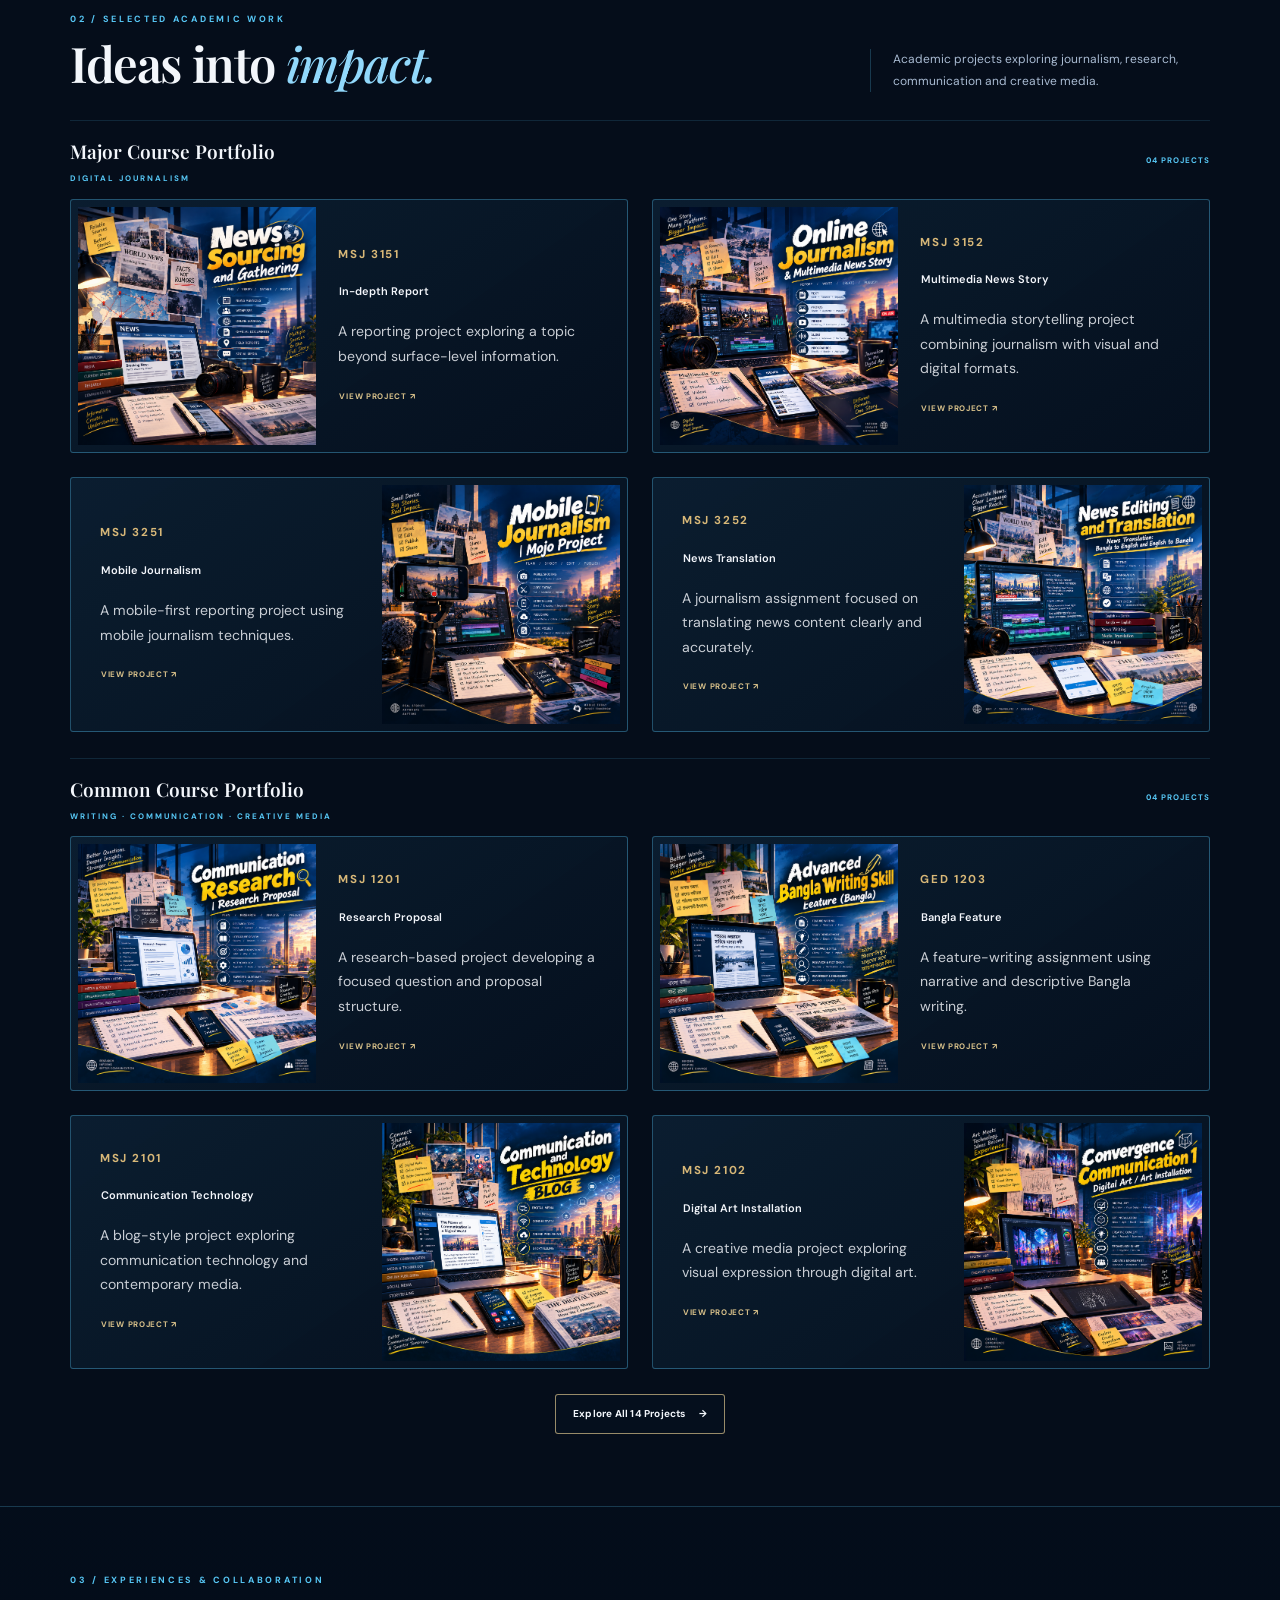
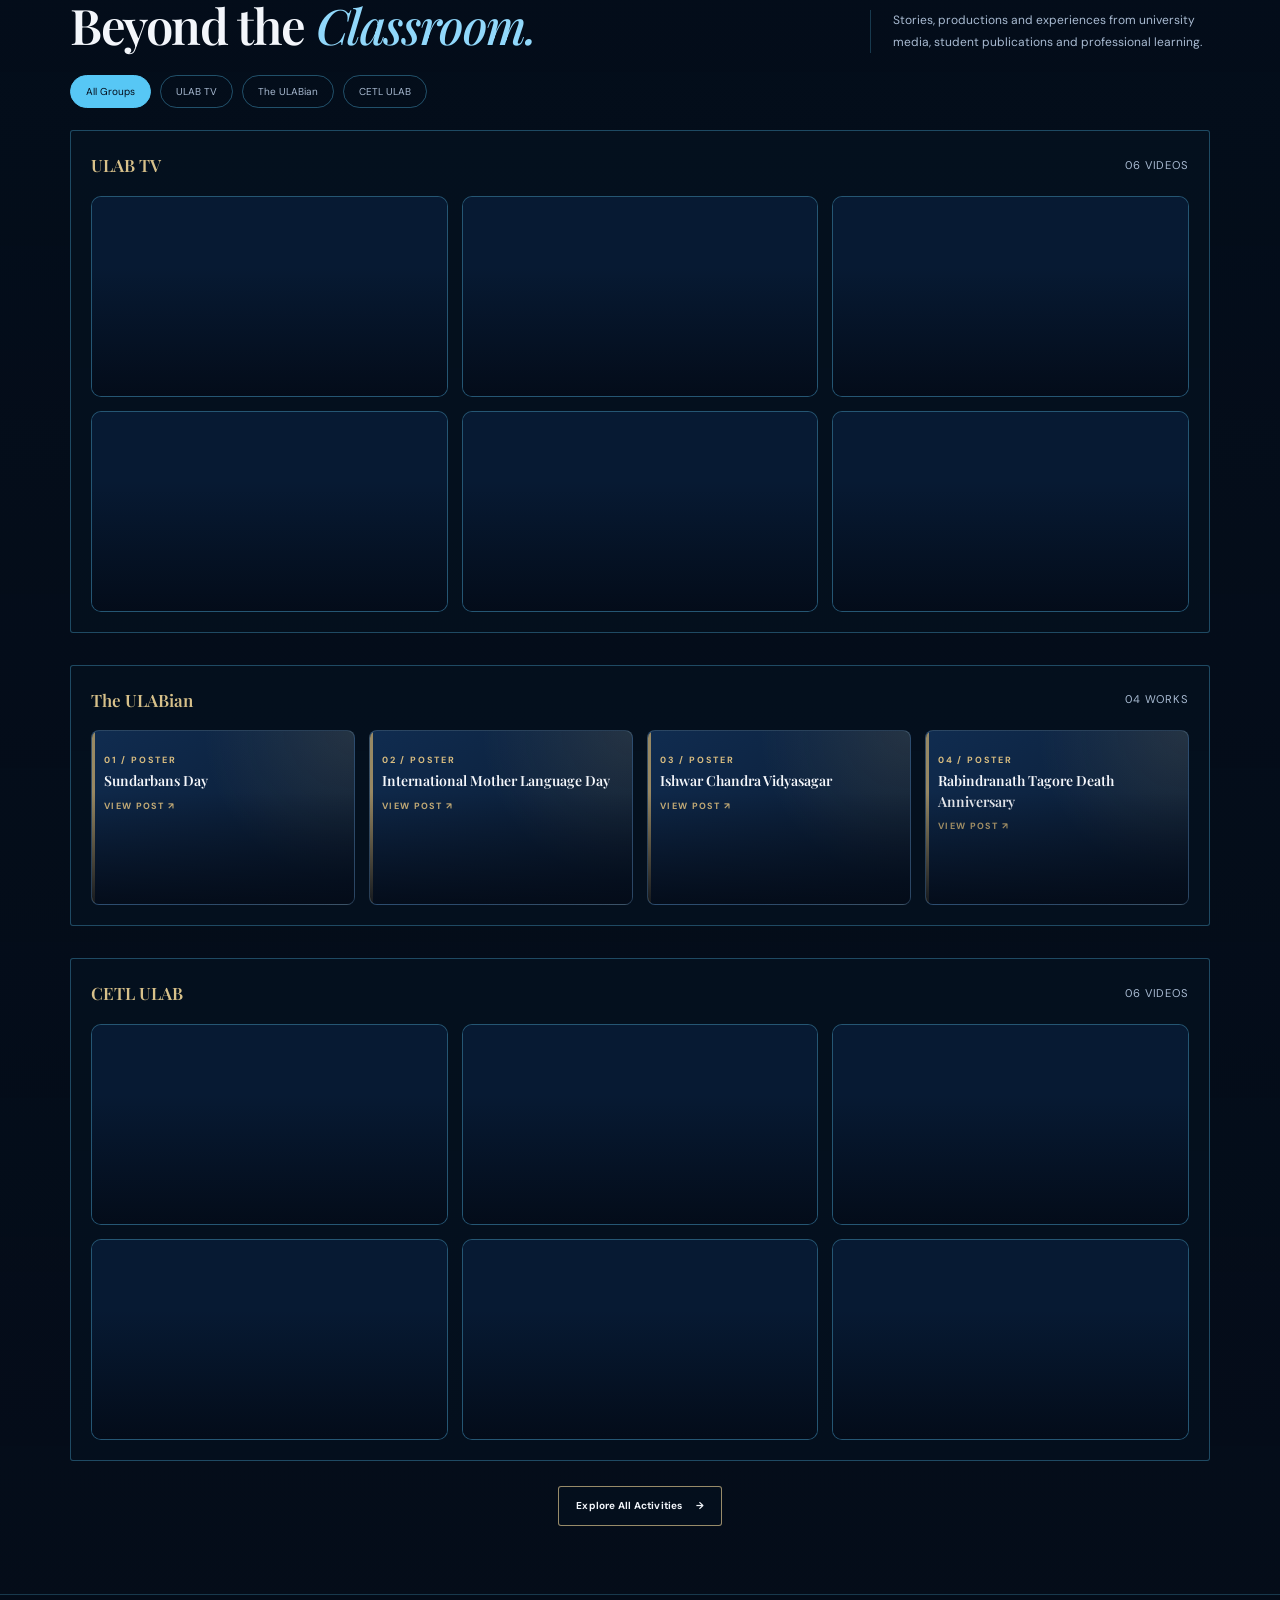
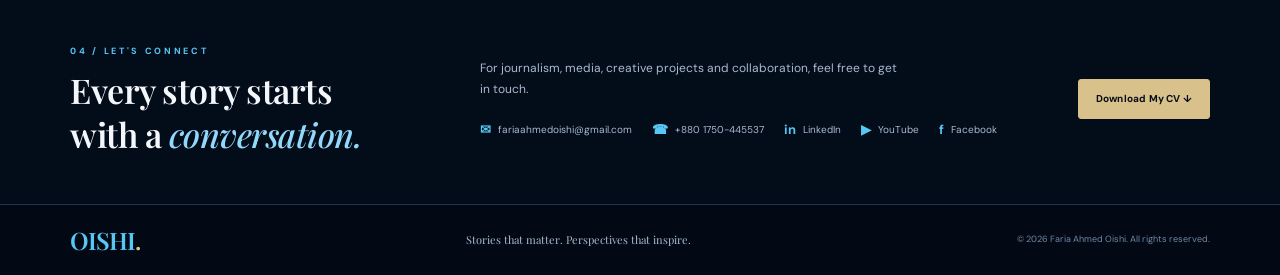
==== commit 347fc970: "Update index.html" ====
--- a/index.html
+++ b/index.html
@@ -19,27 +19,40 @@
 <body>
 
 <!-- NAVIGATION -->
-  <header class="site-header" id="top">
-    <nav class="navbar container" aria-label="Main navigation">
-      <a class="brand" href="#home" aria-label="Oishi home">OISHI<span>.</span></a>
-
-      <button class="menu-toggle" id="menuToggle" aria-label="Toggle navigation" aria-expanded="false">
-        <span></span><span></span><span></span>
-      </button>
-
-      <div class="nav-links" id="navLinks">
-        <a class="nav-link active" href="#home">Home</a>
-        <a class="nav-link" href="#about">Who I Am</a>
-        <a class="nav-link" href="#academic-work">Academic Work</a>
-        <a class="nav-link" href="#experiences">Beyond the Classroom</a>
-        <a class="nav-link" href="#contact">Contact</a>
-        <a class="nav-cv" href="assets/cv/faria-ahmed-oishi-cv.pdf" target="_blank" rel="noopener">View CV ↗</a>
-      </div>
-    </nav>
-  </header>
-
-  <main>
-
+<header class="site-header" id="top">
+  <nav class="navbar container" aria-label="Main navigation">
+
+    <a class="brand" href="index.html#home" aria-label="Oishi home">
+      OISHI<span>.</span>
+    </a>
+
+    <button class="menu-toggle" id="menuToggle"
+      aria-label="Toggle navigation"
+      aria-expanded="false"
+      aria-controls="navLinks">
+      <span></span><span></span><span></span>
+    </button>
+
+    <div class="nav-links" id="navLinks">
+
+      <a class="nav-link active" href="index.html#home">HOME</a>
+
+      <a class="nav-link" href="about.html">ABOUT ME</a>
+
+      <a class="nav-link" href="portfolio.html">PORTFOLIO</a>
+
+      <a class="nav-link" href="activities.html">EXTRA CURRICULAR ACTIVITIES</a>
+
+      <a class="nav-link" href="index.html#contact">CONTACT</a>
+
+      <a class="nav-cv"
+         href="assets/cv/faria-ahmed-oishi-cv.pdf"
+         target="_blank"
+         rel="noopener">VIEW CV ↗</a>
+
+    </div>
+  </nav>
+</header>
 
     <!-- HERO: KEPT -->
     <section class="hero" id="home">
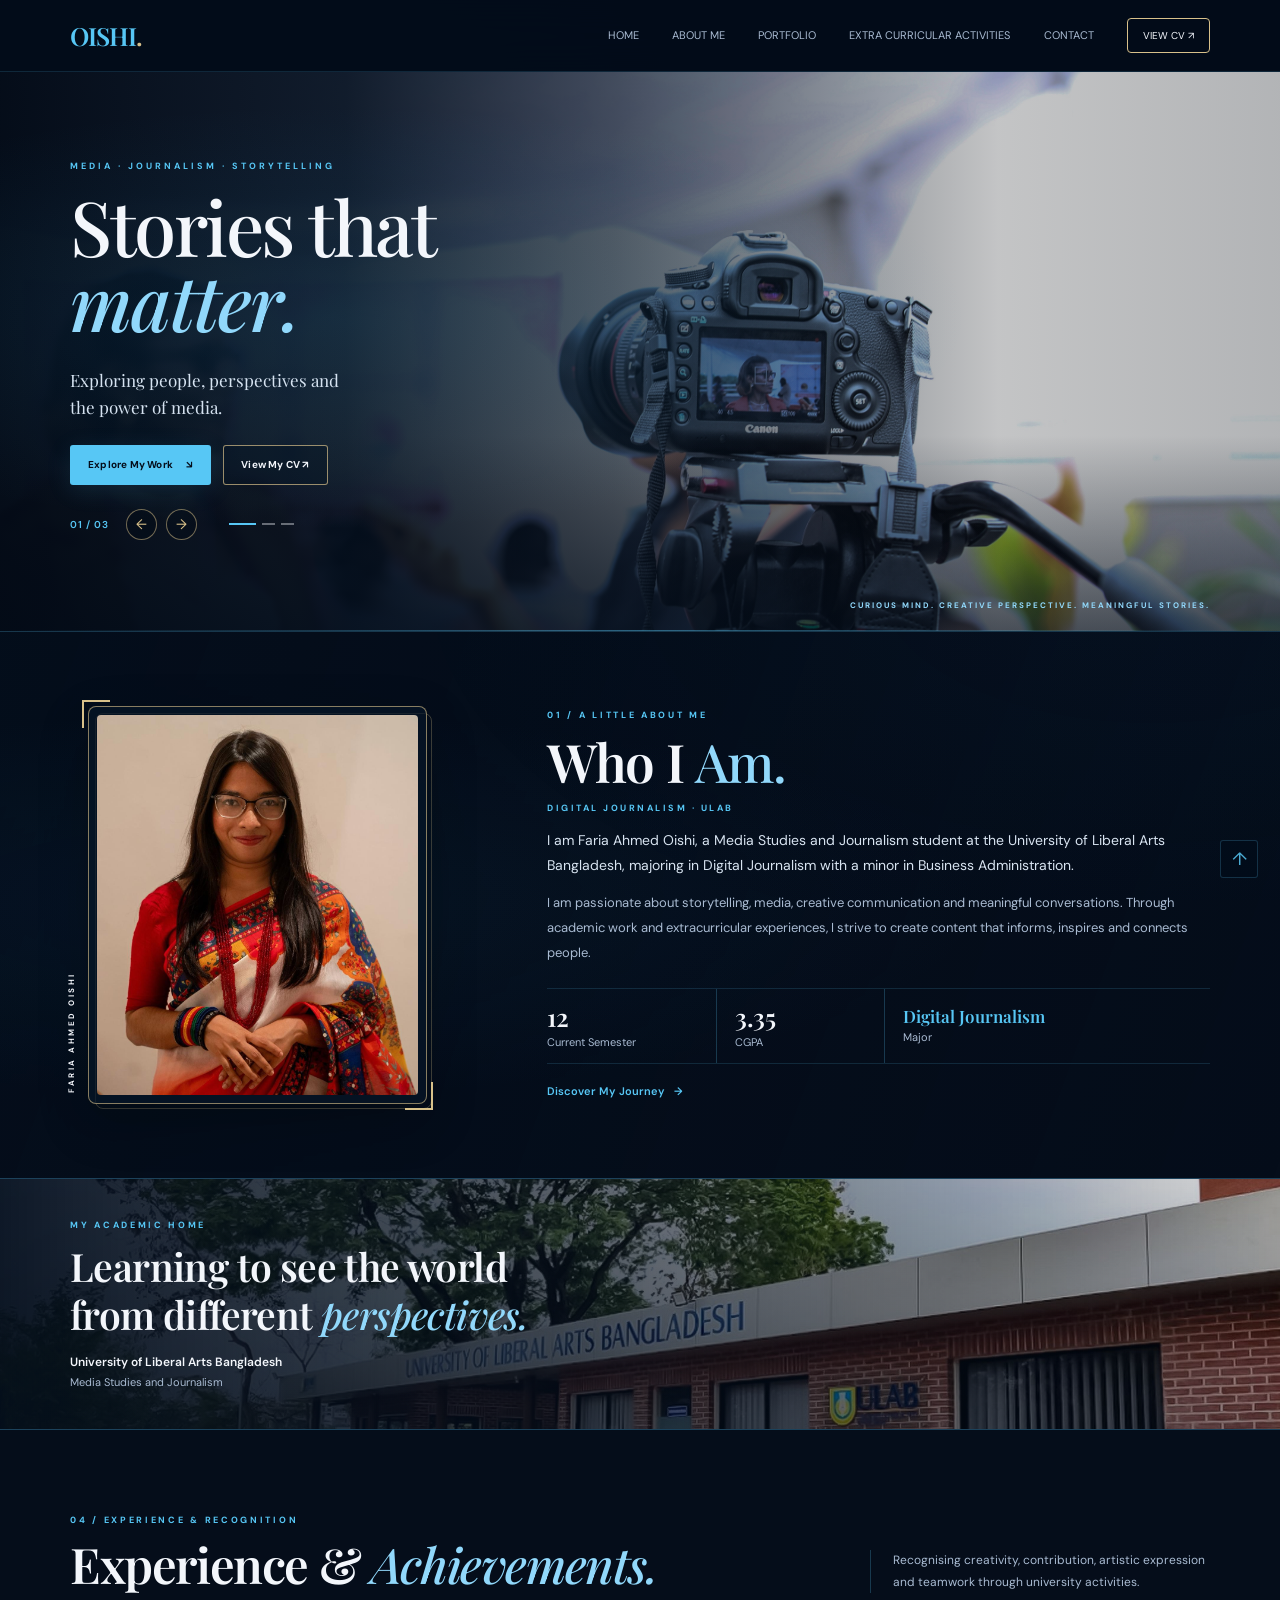
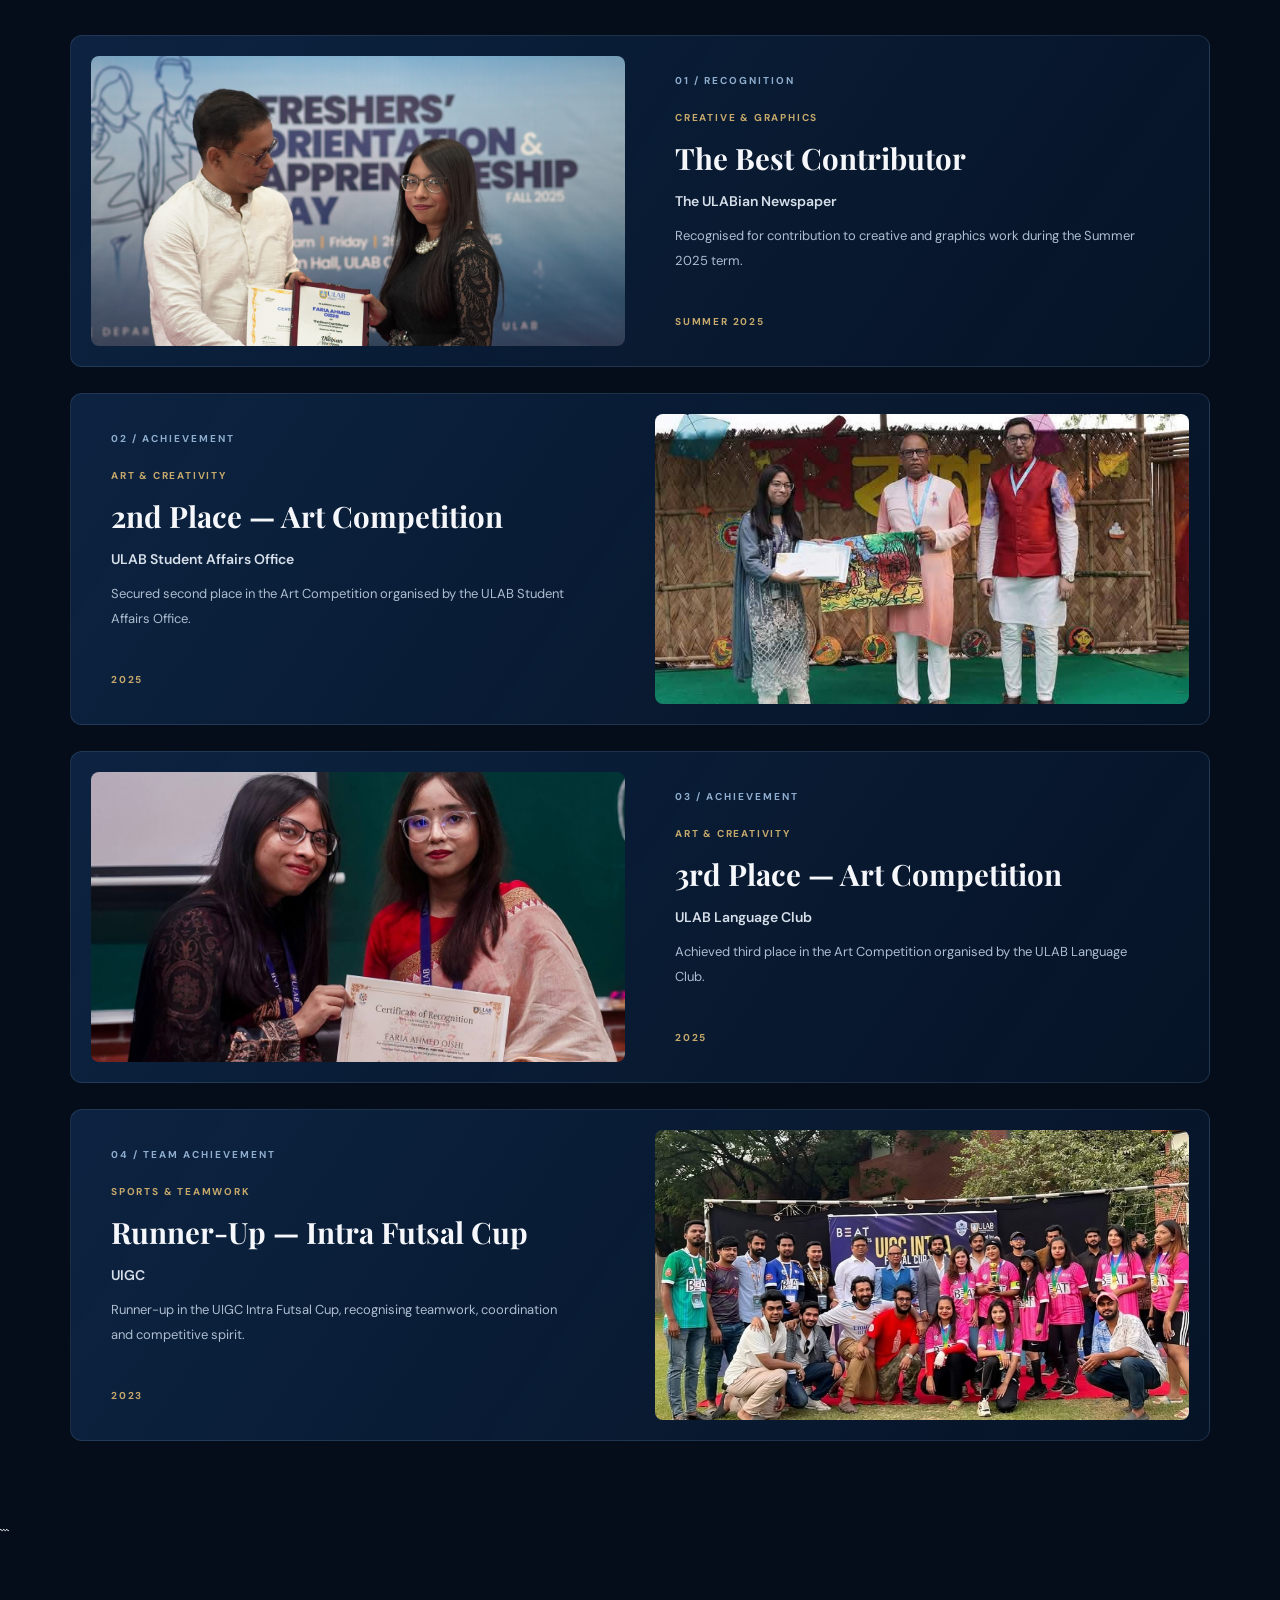
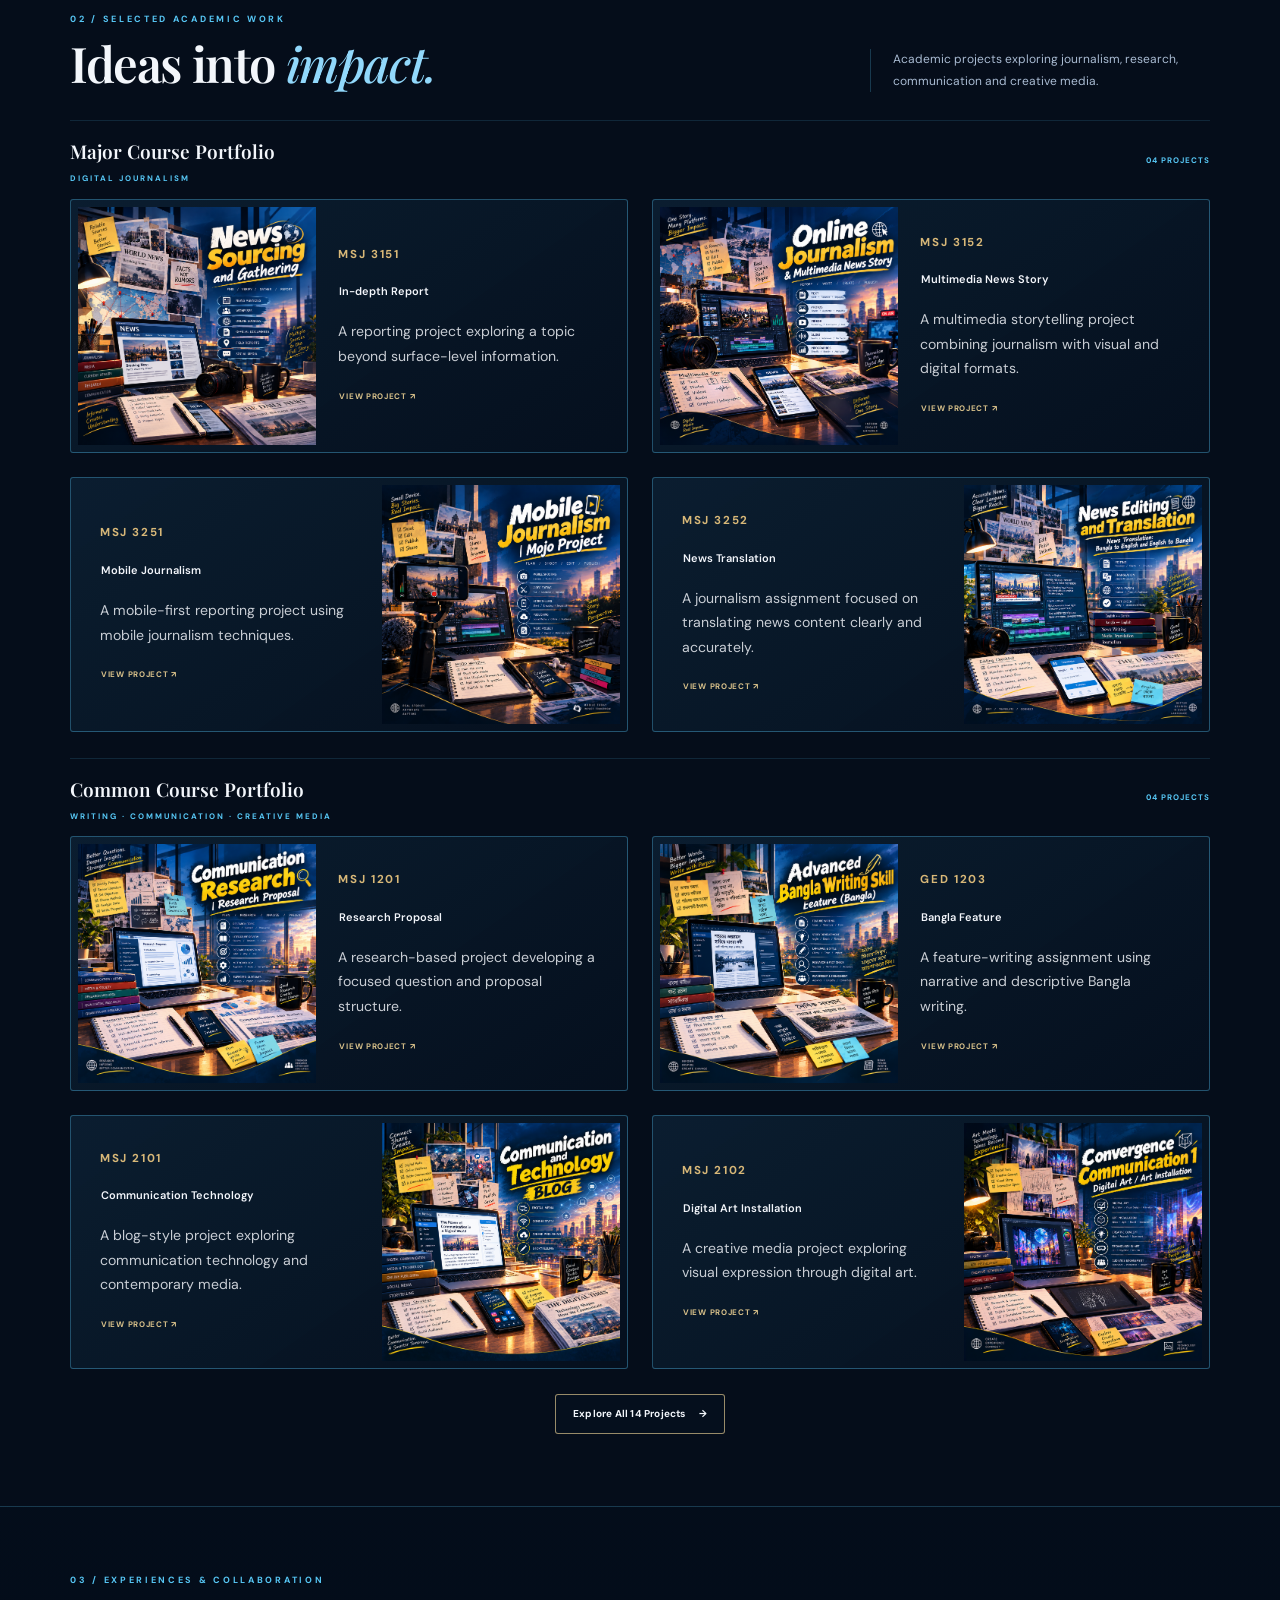
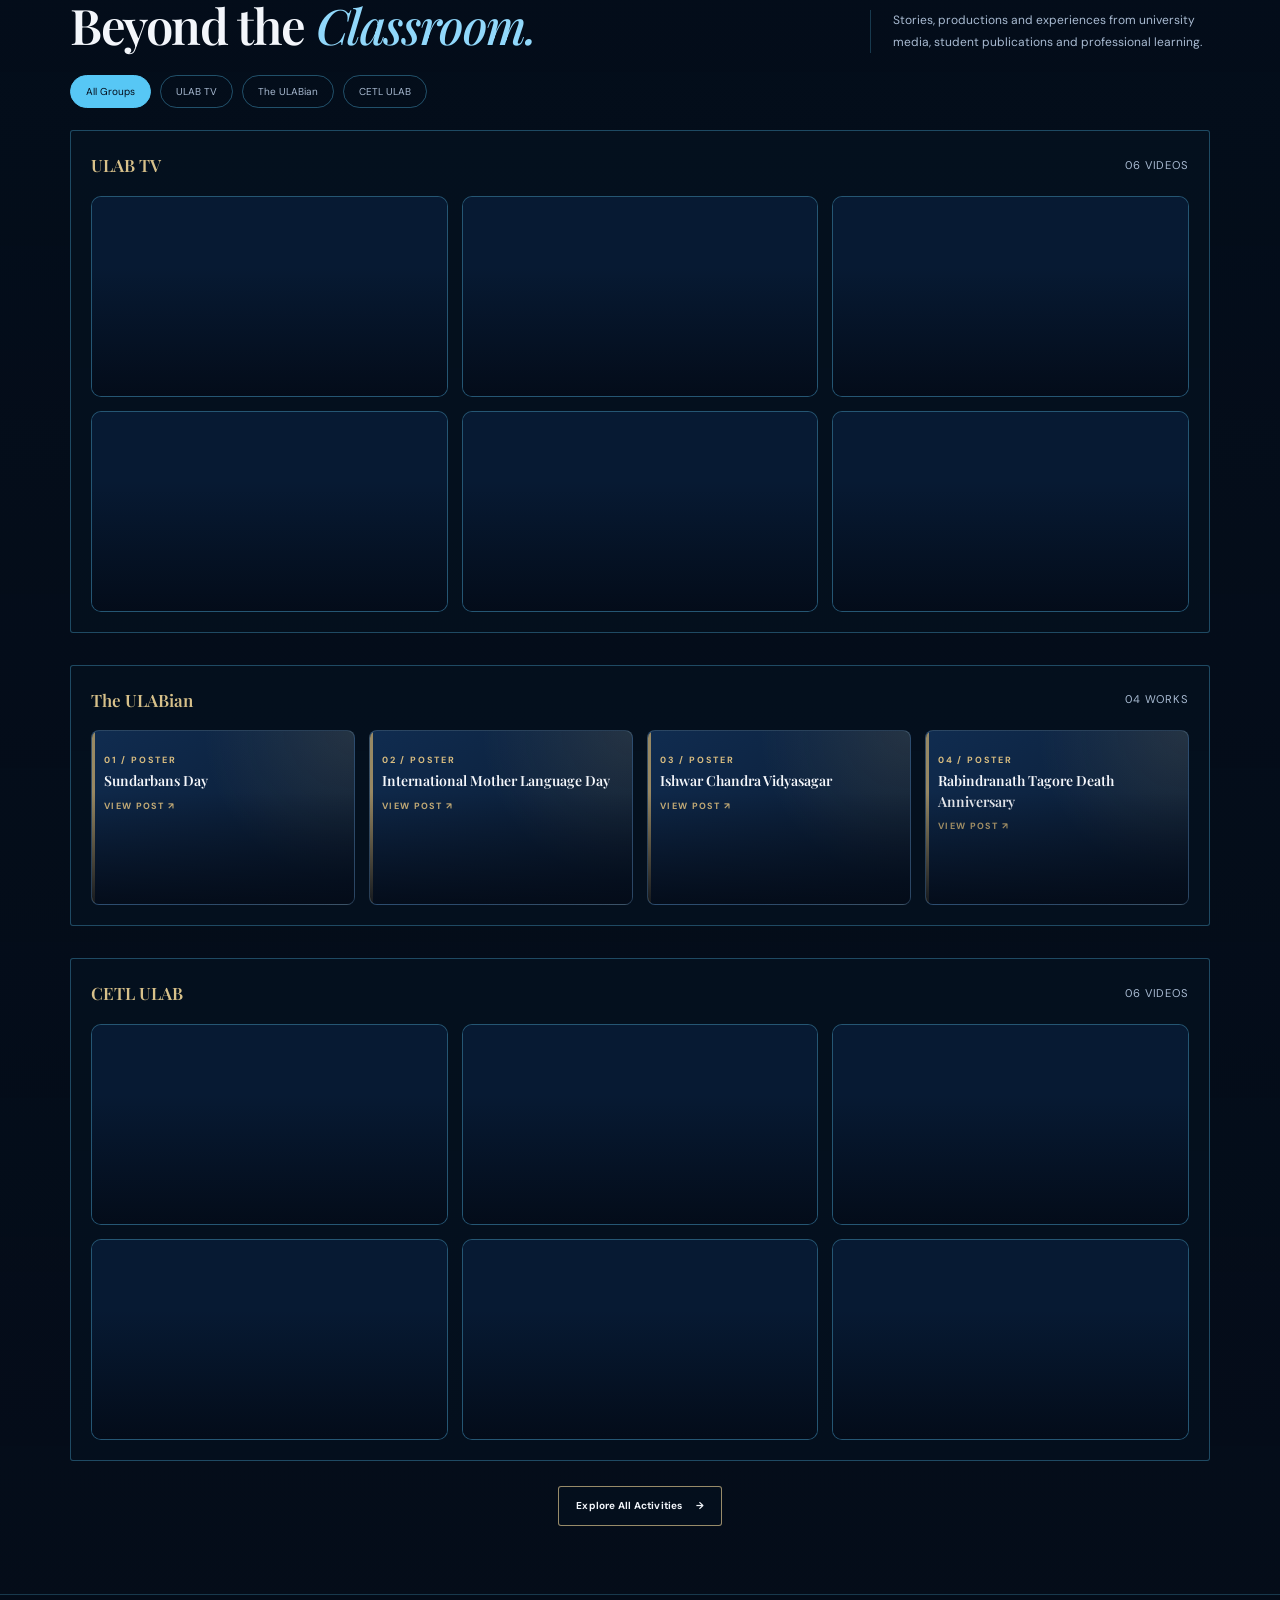
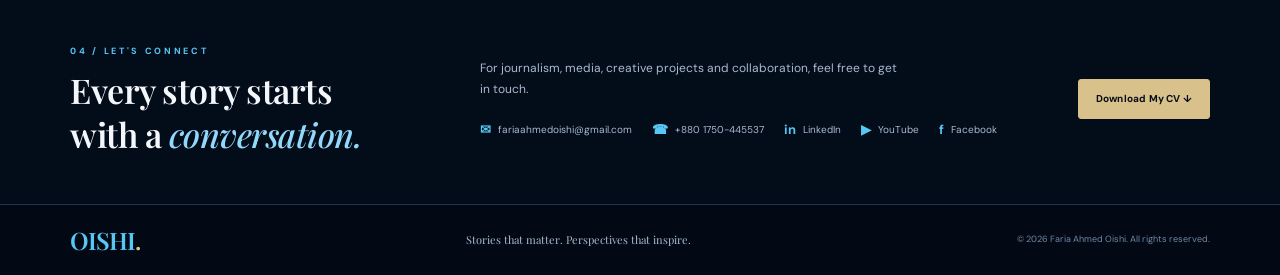
==== commit bb01e05b: "Update index.html" ====
--- a/index.html
+++ b/index.html
@@ -18,6 +18,7 @@
 
 <body>
 
+
 <!-- NAVIGATION -->
 <header class="site-header" id="top">
   <nav class="navbar container" aria-label="Main navigation">
@@ -29,7 +30,8 @@
     <button class="menu-toggle" id="menuToggle"
       aria-label="Toggle navigation"
       aria-expanded="false"
-      aria-controls="navLinks">
+      aria-controls="navLinks"
+      type="button">
       <span></span><span></span><span></span>
     </button>
 
@@ -43,16 +45,17 @@
 
       <a class="nav-link" href="activities.html">EXTRA CURRICULAR ACTIVITIES</a>
 
-      <a class="nav-link" href="index.html#contact">CONTACT</a>
+      <a class="nav-link" href="contact.html">CONTACT</a>
 
       <a class="nav-cv"
          href="assets/cv/faria-ahmed-oishi-cv.pdf"
          target="_blank"
-         rel="noopener">VIEW CV ↗</a>
+         rel="noopener noreferrer">VIEW CV ↗</a>
 
     </div>
   </nav>
 </header>
+
 
     <!-- HERO: KEPT -->
     <section class="hero" id="home">
